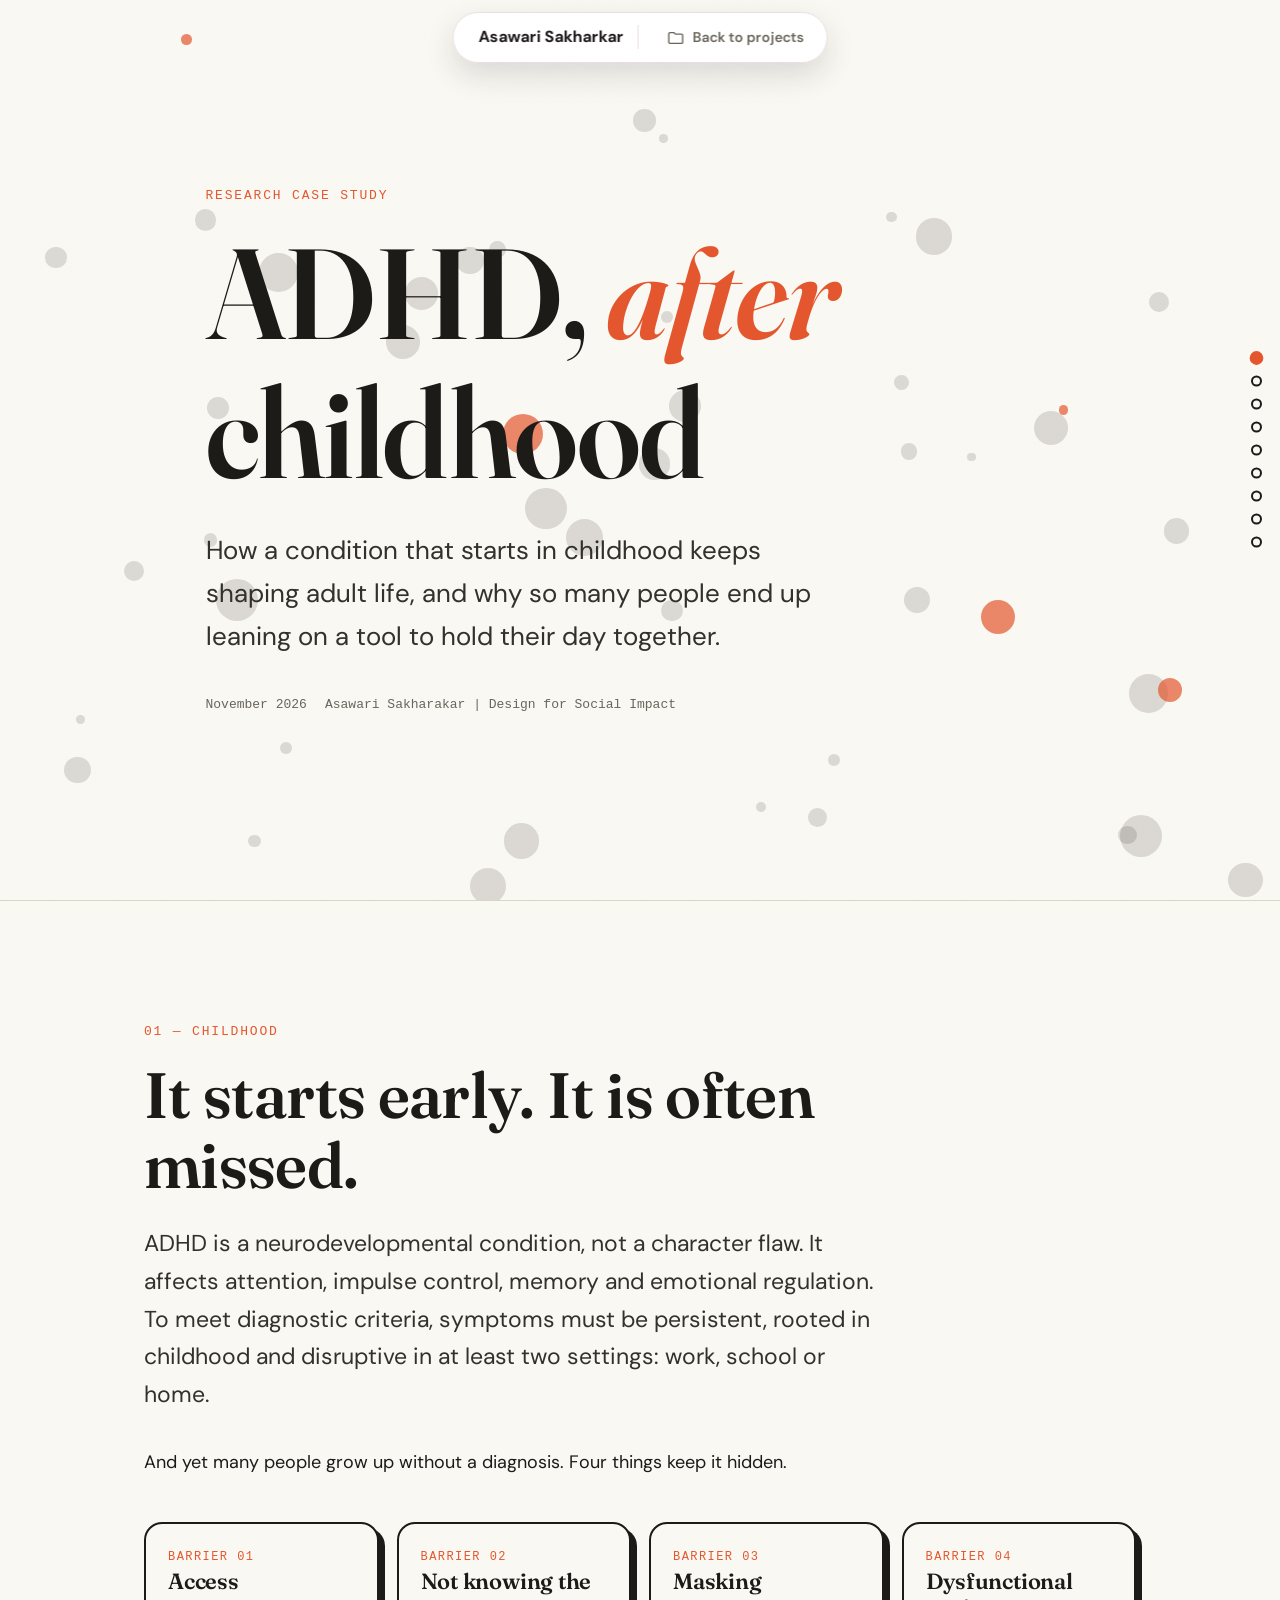
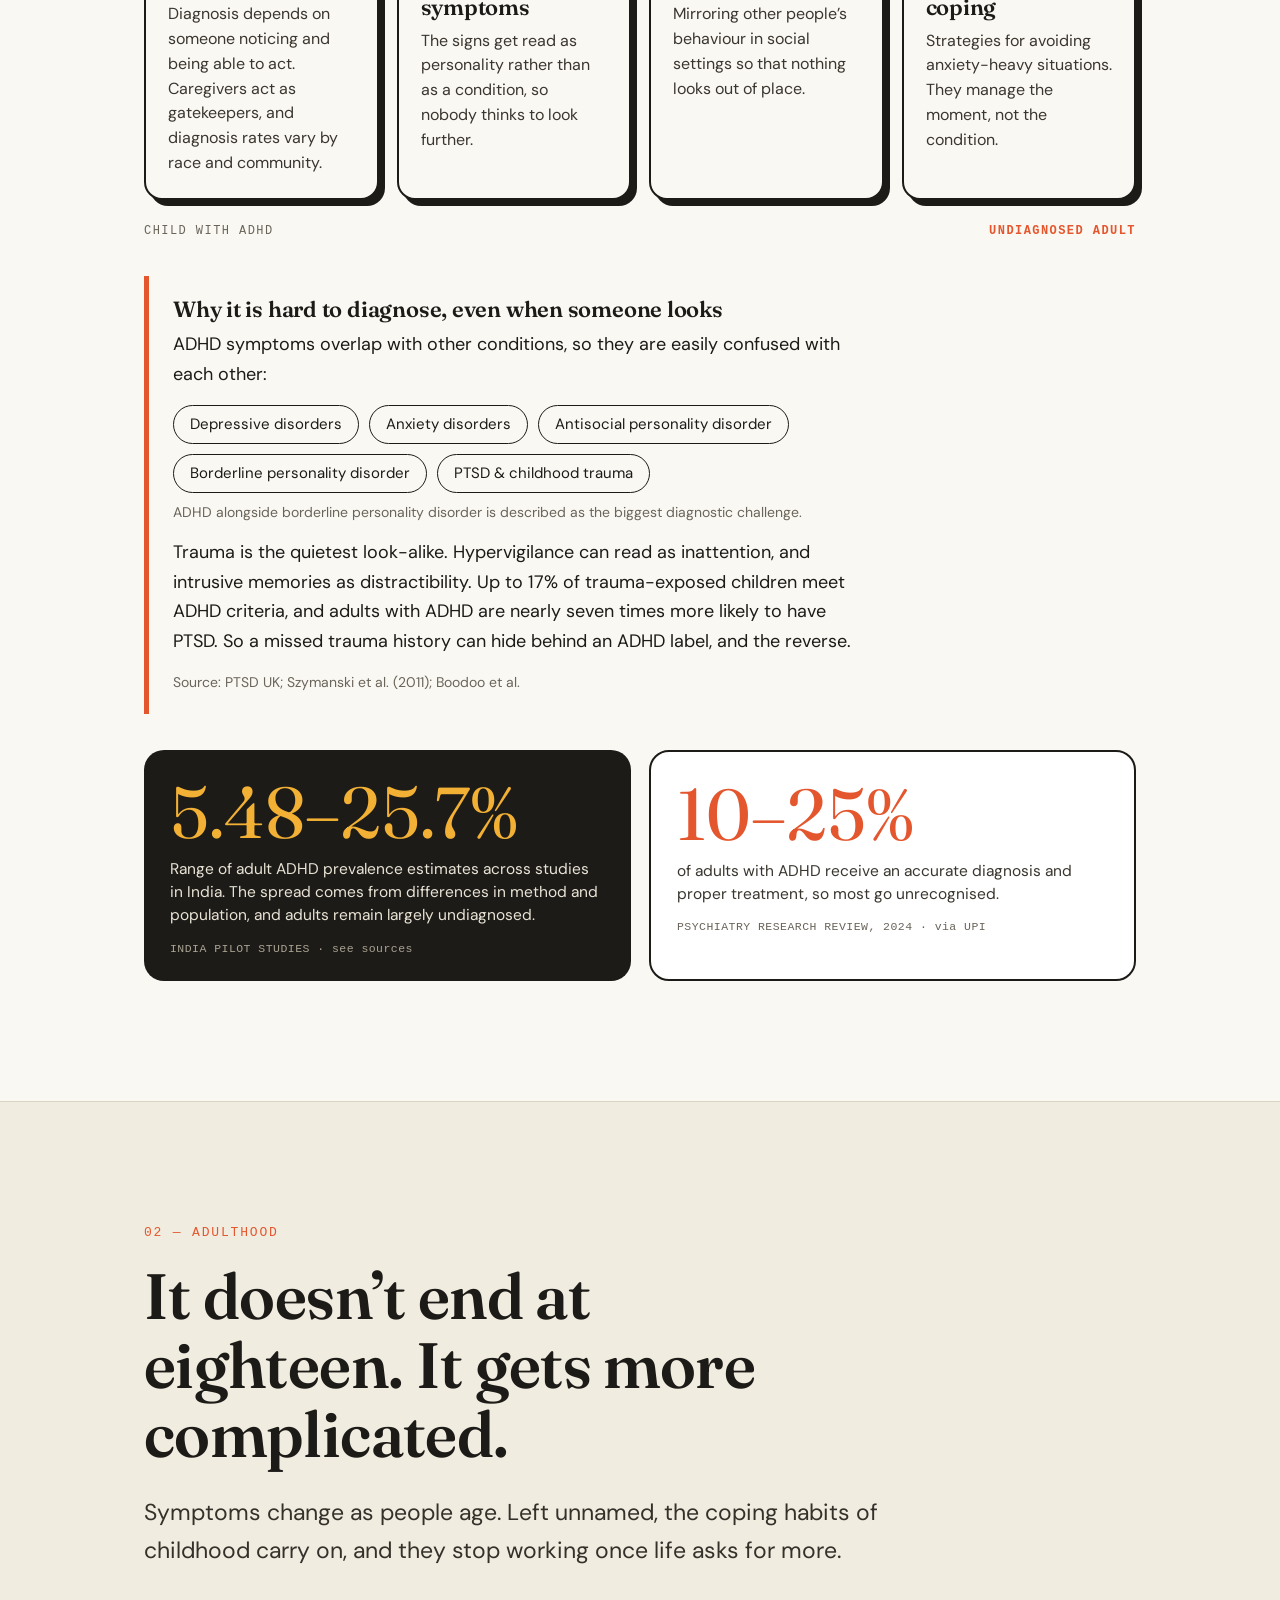
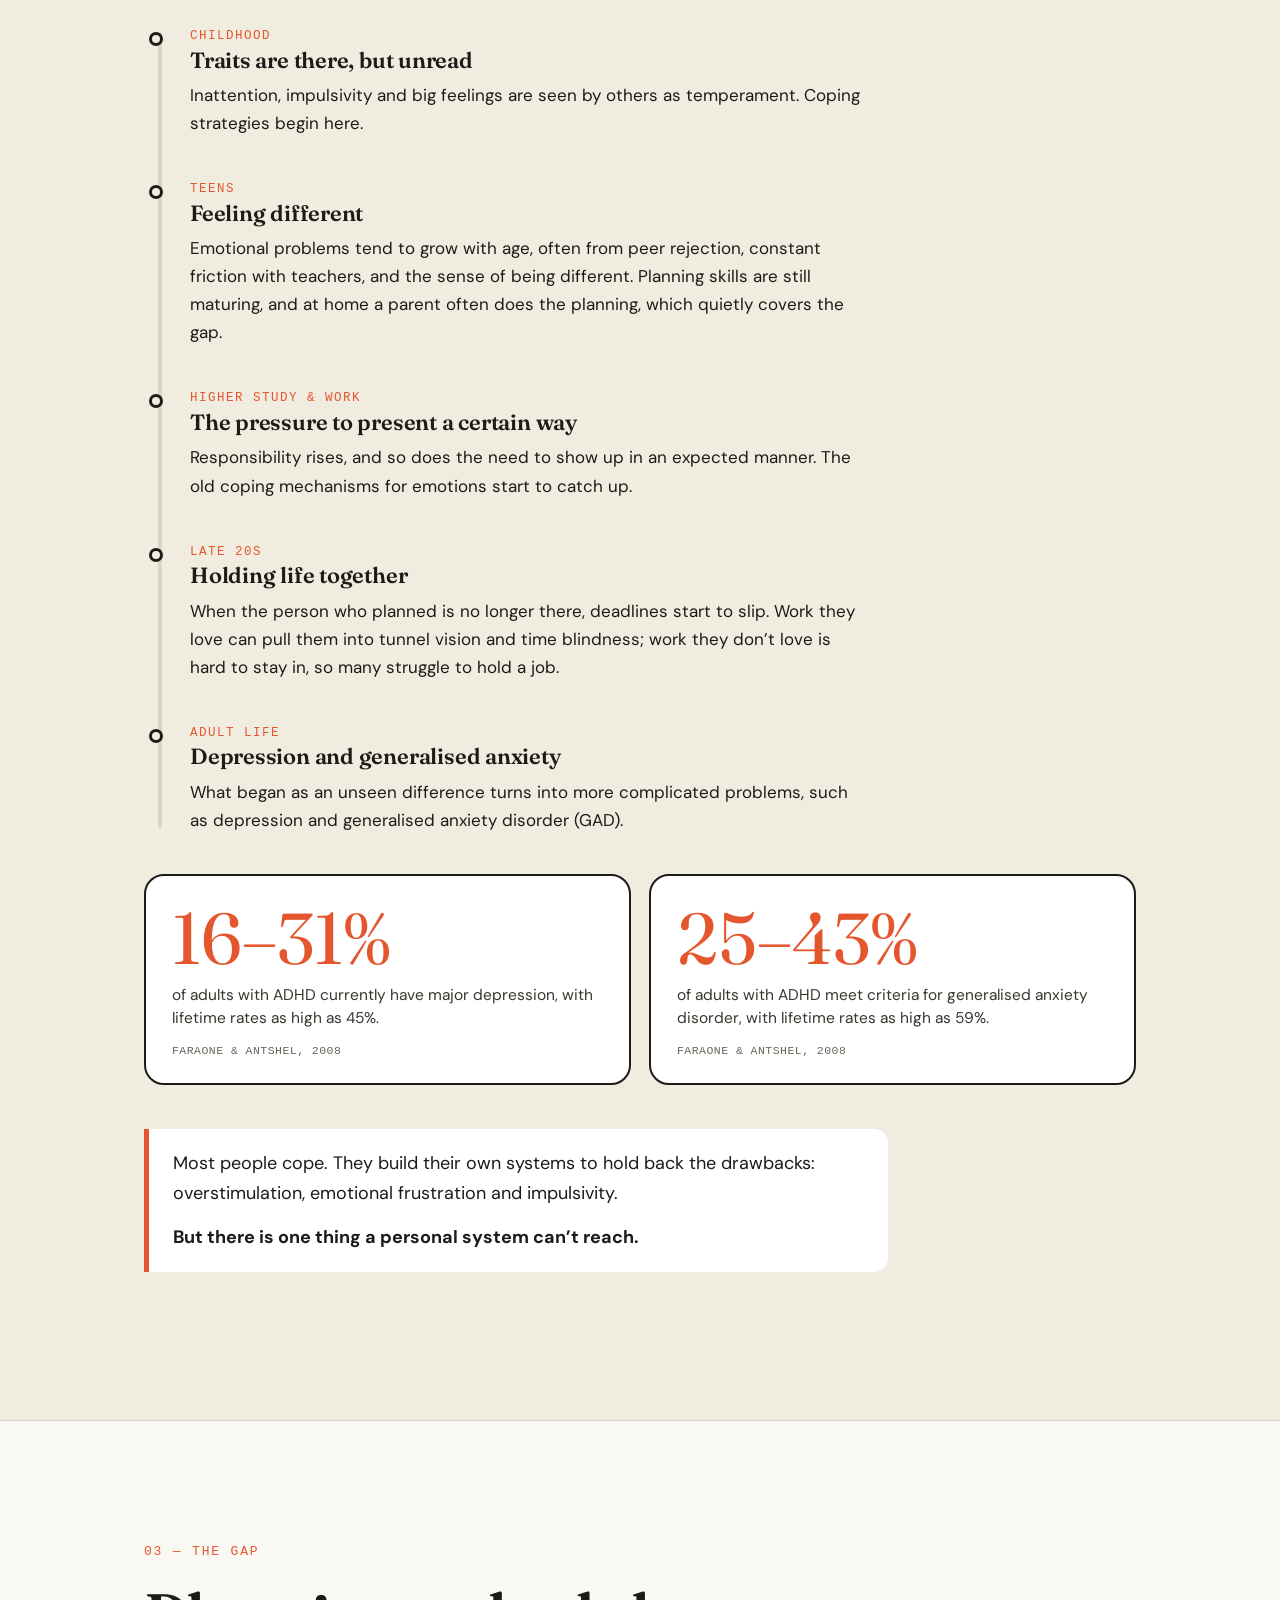
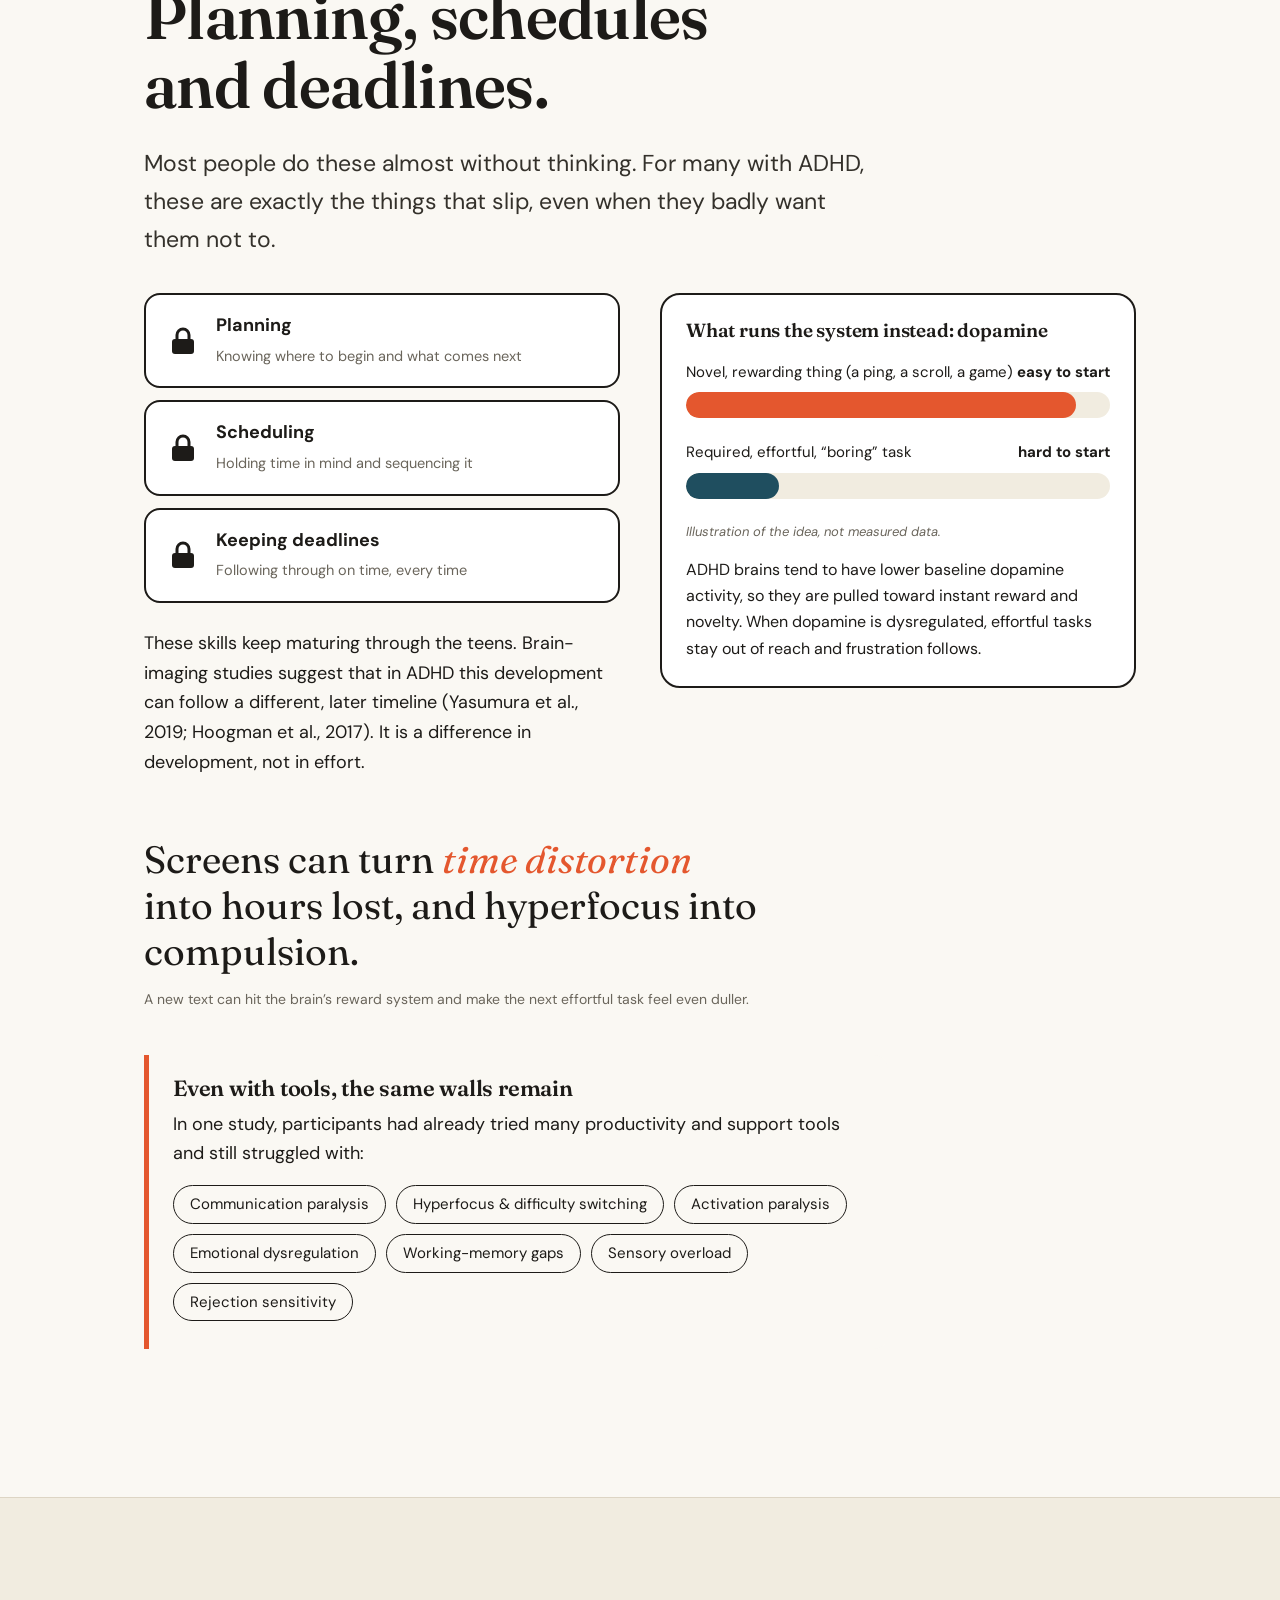
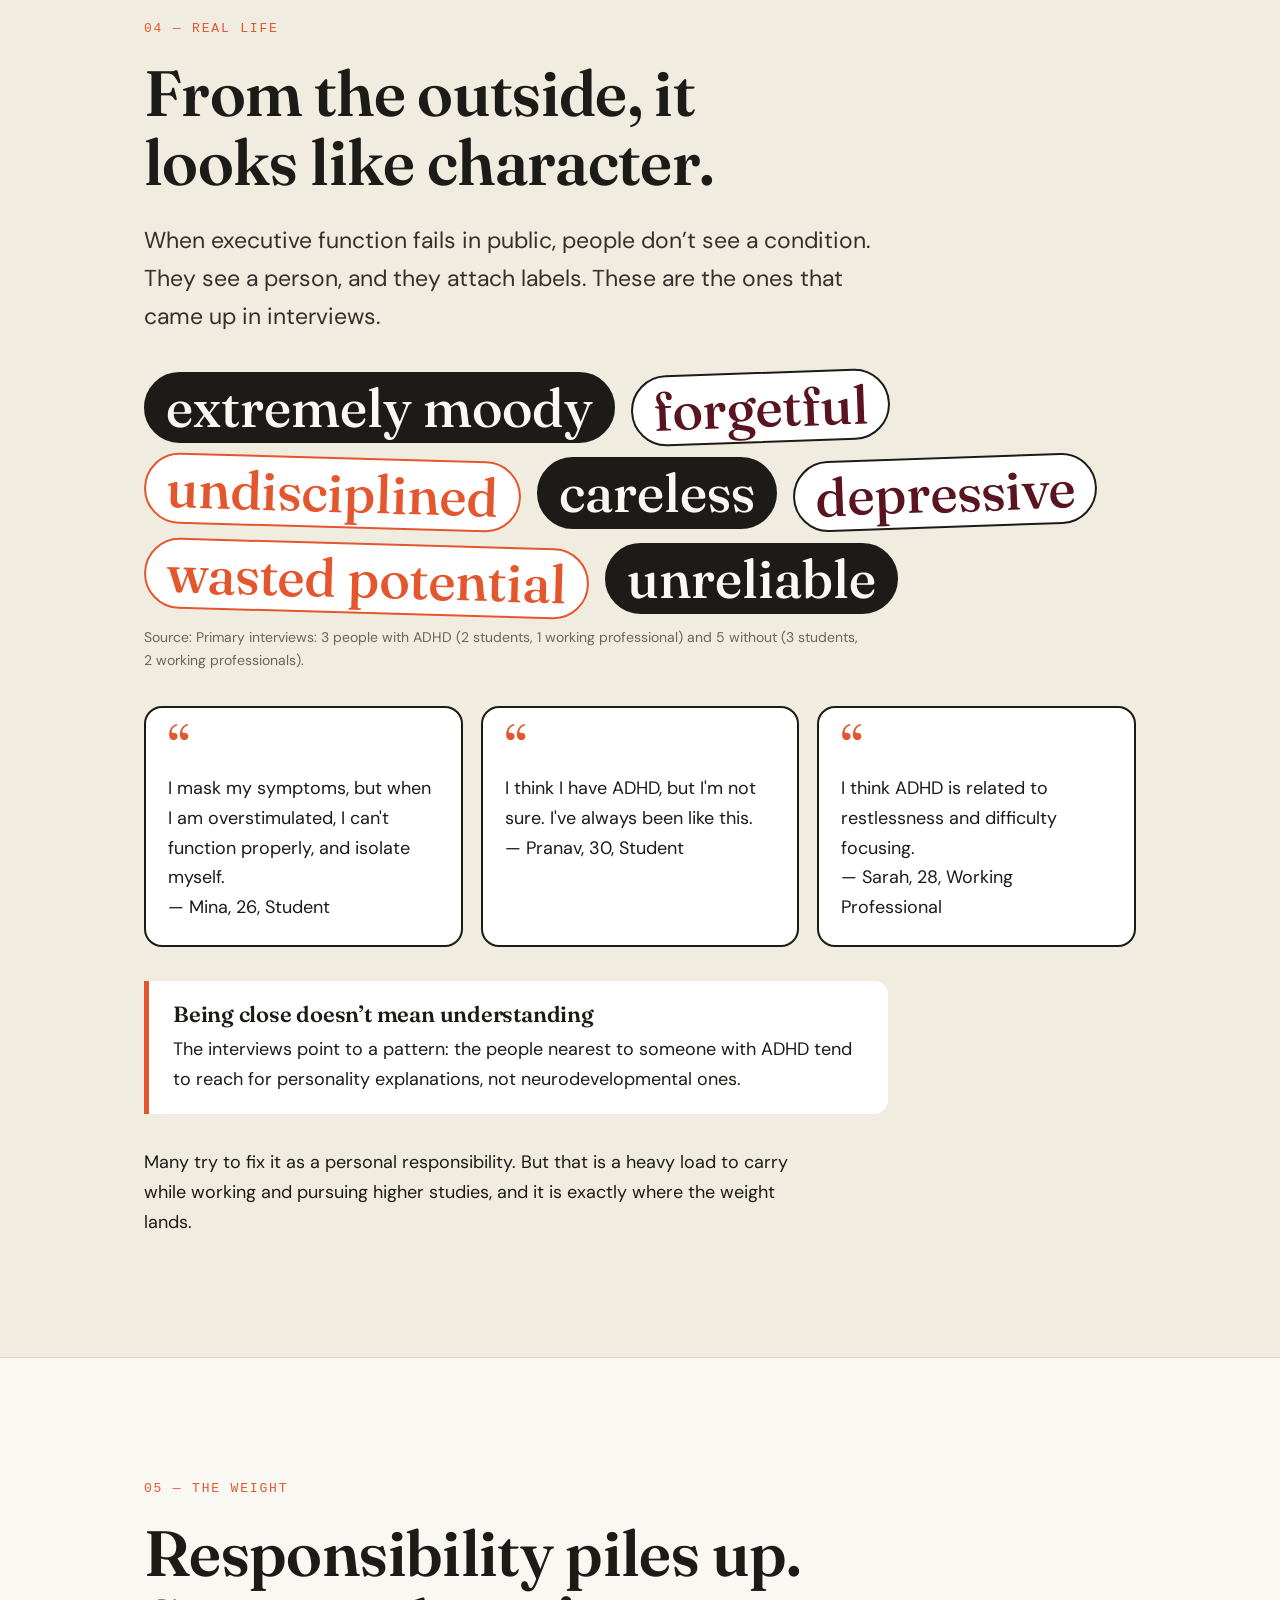
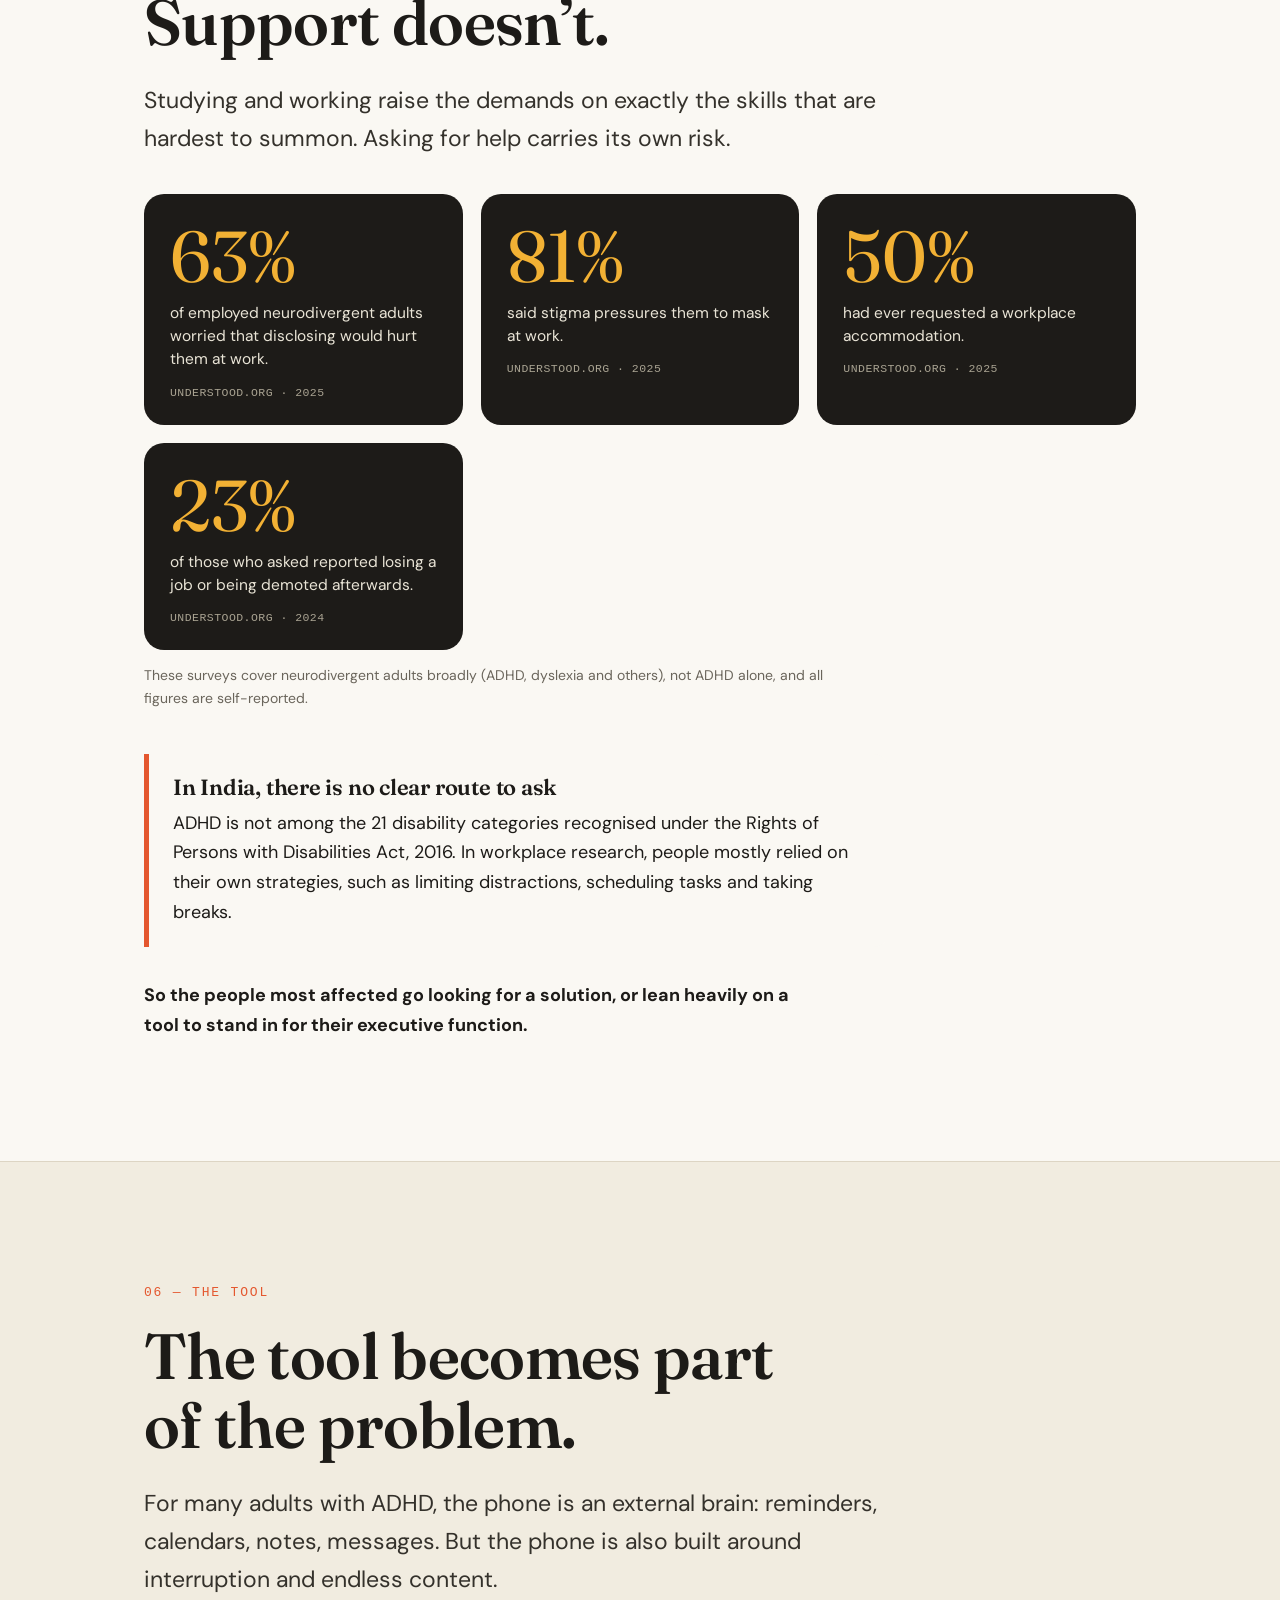
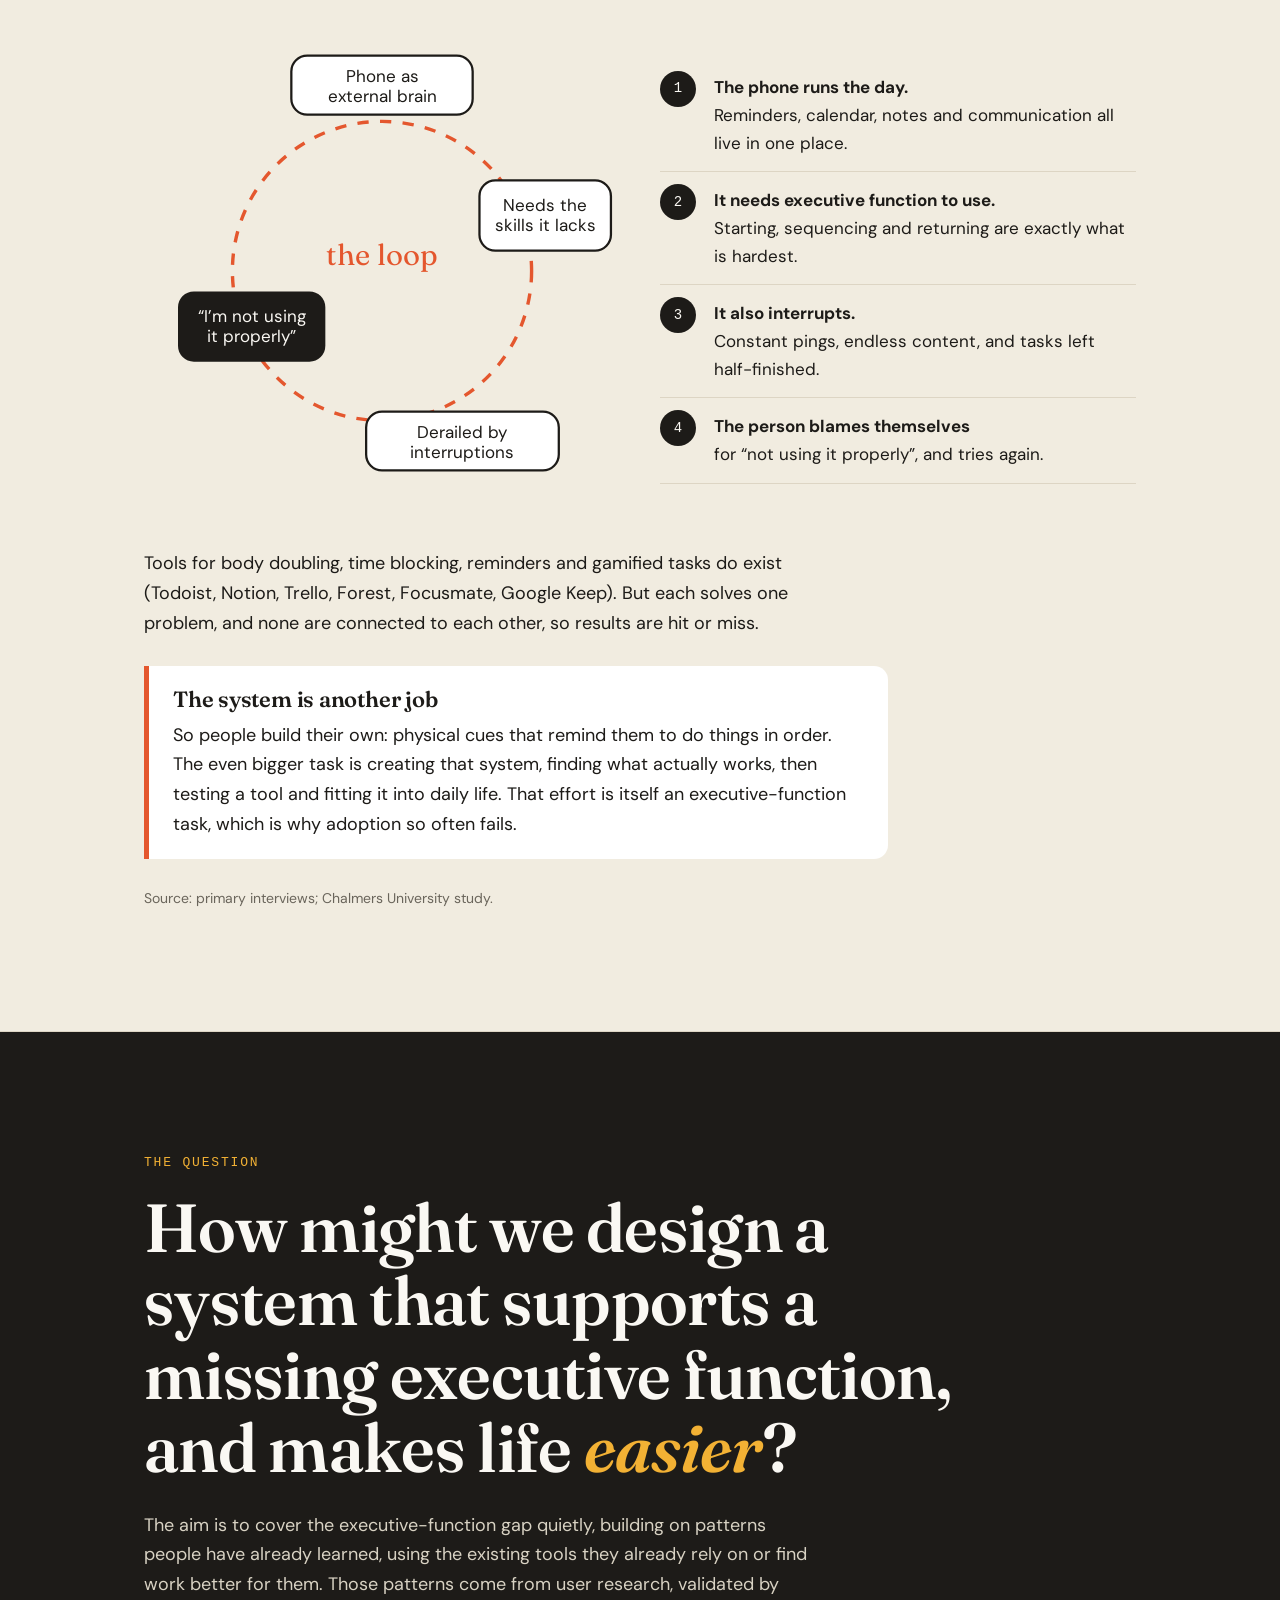
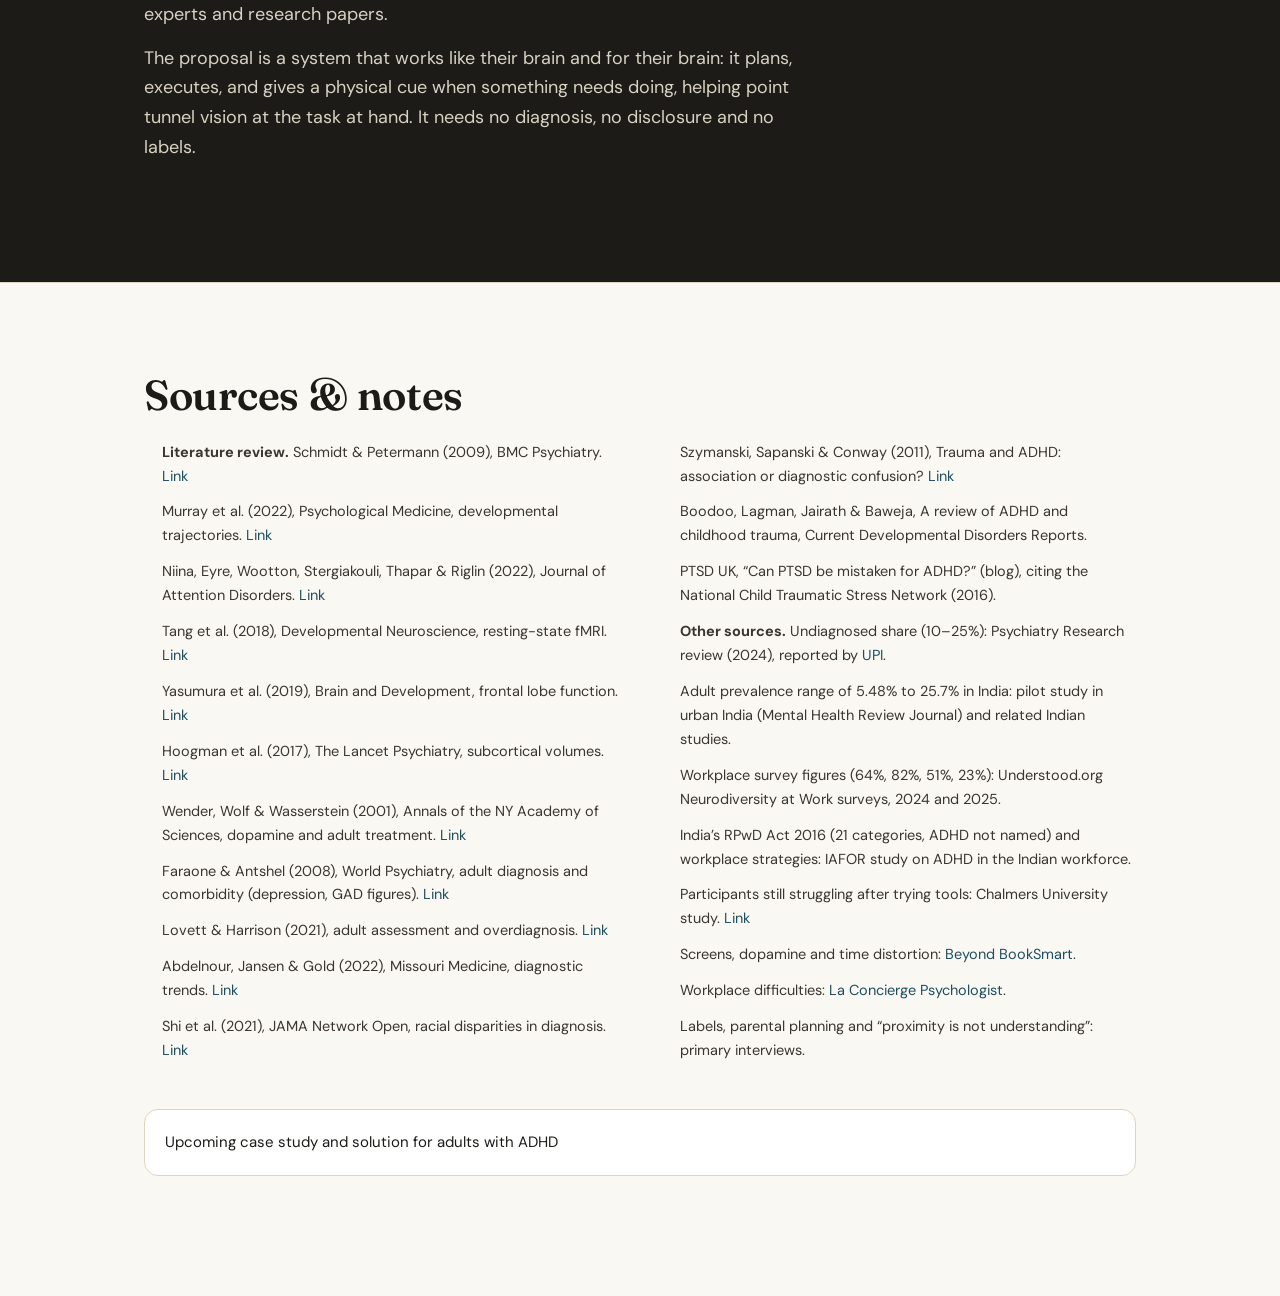
==== case-studies/ADHD, after childhood ver2.html @ 8675e5f3 "added reseach case study" ====
<!doctype html>
<html lang="en">
<head>
<meta charset="utf-8">
<meta name="viewport" content="width=device-width, initial-scale=1">
<title>ADHD, after childhood</title>
<meta name="description" content="A scroll-through research story on how childhood ADHD persists into adult life, and why people end up leaning on tools to cope.">
<link rel="preconnect" href="https://fonts.googleapis.com">
<link rel="preconnect" href="https://fonts.gstatic.com" crossorigin>
<link href="https://fonts.googleapis.com/css2?family=DM+Sans:wght@400;500;700&family=Fraunces:opsz,wght@9..144,400;9..144,600&display=swap" rel="stylesheet">
<link rel="stylesheet" href="../assets/css/styles.css">
<style>
  :root{
    --paper:#faf8f3;
    --paper-2:#f1ece0;
    --ink:#1d1b18;
    --muted:#6a655b;
    --line:#ddd5c4;
    --accent:#e4572e;
    --deep:#1f4e5f;
    --amber:#f2b134;
    --serif:"EditorialNew","Fraunces",Georgia,serif;
    --sans:"DM Sans",system-ui,-apple-system,"Segoe UI",sans-serif;
    --mono:ui-monospace,SFMono-Regular,Menlo,Consolas,monospace;
  }
  *{box-sizing:border-box;margin:0;padding:0}
  html{scroll-behavior:smooth}
  body{background:var(--paper);color:var(--ink);font-family:var(--sans);font-size:18px;line-height:1.65;-webkit-font-smoothing:antialiased}
  a{color:var(--deep)}
  .wrap{max-width:1040px;margin:0 auto;padding:0 24px}

  /* progress + nav */
  #bar{position:fixed;top:0;left:0;height:4px;width:0;background:var(--accent);z-index:50}
  #dots{position:fixed;right:18px;top:50%;transform:translateY(-50%);display:flex;flex-direction:column;gap:12px;z-index:40}
  #dots a{width:11px;height:11px;border-radius:50%;border:2px solid var(--ink);display:block;transition:.25s;position:relative}
  #dots a.on{background:var(--accent);border-color:var(--accent);transform:scale(1.25)}
  #dots a span{position:absolute;right:22px;top:50%;transform:translateY(-50%);white-space:nowrap;font-size:13px;background:var(--ink);color:var(--paper);padding:2px 9px;border-radius:99px;opacity:0;pointer-events:none;transition:.2s}
  #dots a:hover span{opacity:1}
  @media(max-width:900px){#dots{display:none}}

  /* placeholders */
  .ph{font-family:var(--mono);font-size:.82em;background:repeating-linear-gradient(135deg,#fff3d1,#fff3d1 6px,#ffe9ae 6px,#ffe9ae 12px);border:1.5px dashed #c98a00;border-radius:5px;padding:1px 7px;color:#6b4a00;white-space:normal}
  .ph.block{display:block;padding:14px 16px;font-size:.9em;line-height:1.5}

  /* type */
  .kicker{font-family:var(--mono);font-size:13px;letter-spacing:.14em;text-transform:uppercase;color:var(--accent);margin-bottom:18px}
  h1,h2,h3{font-family:var(--serif);font-weight:600;line-height:1.08;letter-spacing:-.01em}
  h2{font-size:clamp(34px,5.4vw,64px);margin-bottom:26px;max-width:16ch}
  h3{font-size:22px;line-height:1.2;margin-bottom:8px}
  .lede{font-size:clamp(19px,2.2vw,23px);max-width:46ch;color:#34312b;margin-bottom:34px}
  p+p{margin-top:14px}
  .small{font-size:14px;color:var(--muted)}

  /* chapters */
  section.chapter{padding:120px 0;border-top:1px solid var(--line);position:relative}
  section.alt{background:var(--paper-2)}
  .reveal{opacity:0;transform:translateY(26px);transition:opacity .8s ease,transform .8s ease}
  .reveal.in{opacity:1;transform:none}
  .d1{transition-delay:.08s}.d2{transition-delay:.16s}.d3{transition-delay:.24s}.d4{transition-delay:.32s}

  /* hero */
  #hero{min-height:100vh;display:flex;align-items:center;position:relative;overflow:hidden}
  #hero h1{font-size:clamp(52px,10vw,132px);max-width:11ch;margin-bottom:28px}
  #hero h1 em{font-style:italic;color:var(--accent)}
  #hero .sub{font-size:clamp(19px,2.4vw,26px);max-width:34ch;color:#34312b;margin-bottom:36px}
  .meta{font-family:var(--mono);font-size:13px;color:var(--muted);display:flex;gap:18px;flex-wrap:wrap}
  .cue{position:absolute;left:50%;bottom:26px;transform:translateX(-50%);font-family:var(--mono);font-size:12px;letter-spacing:.14em;text-transform:uppercase;color:var(--muted);text-align:center}
  .cue i{display:block;width:1px;height:38px;background:var(--ink);margin:10px auto 0;animation:drip 1.8s infinite}
  @keyframes drip{0%{transform:scaleY(0);transform-origin:top}50%{transform:scaleY(1);transform-origin:top}51%{transform-origin:bottom}100%{transform:scaleY(0);transform-origin:bottom}}
  #field{position:absolute;inset:0;z-index:0;pointer-events:none}
  #field b{position:absolute;border-radius:50%;background:var(--ink);opacity:.14;animation:drift var(--t) ease-in-out infinite alternate}
  #field b.hot{background:var(--accent);opacity:.7}
  @keyframes drift{from{transform:translate(0,0)}to{transform:translate(var(--dx),var(--dy))}}
  #hero .wrap{position:relative;z-index:1}

  /* ch1 barriers */
  .path{display:grid;grid-template-columns:repeat(auto-fit,minmax(220px,1fr));gap:18px;margin:44px 0 40px;position:relative}
  .gate{background:var(--paper);border:2px solid var(--ink);border-radius:18px;padding:24px 22px 22px;position:relative;box-shadow:6px 6px 0 var(--ink)}
  .gate .n{font-family:var(--mono);font-size:12px;color:var(--accent);letter-spacing:.12em}
  .gate p{font-size:16px;line-height:1.55;color:#3a362f}
  .ends{display:flex;justify-content:space-between;font-family:var(--mono);font-size:12px;letter-spacing:.12em;text-transform:uppercase;color:var(--muted);margin-top:-18px;margin-bottom:34px}
  .ends b{color:var(--accent)}
  .chips{display:flex;flex-wrap:wrap;gap:10px;margin:16px 0 8px}
  .chip{border:1.5px solid var(--ink);border-radius:99px;padding:6px 16px;font-size:15px;background:var(--paper)}
  .callout{border-left:5px solid var(--accent);background:var(--paper);padding:20px 24px;border-radius:0 14px 14px 0;max-width:62ch;margin:28px 0}
  .alt .callout{background:#fff}
  .strip{display:grid;grid-template-columns:repeat(auto-fit,minmax(240px,1fr));gap:18px;margin-top:36px}
  .stat{background:var(--ink);color:var(--paper);border-radius:20px;padding:26px 26px 22px}
  .stat .big{font-family:var(--serif);font-size:clamp(46px,6vw,72px);line-height:1;color:var(--amber);margin-bottom:10px}
  .stat p{font-size:15.5px;line-height:1.5;color:#e9e4d6}
  .stat .src{display:block;margin-top:12px;font-family:var(--mono);font-size:11.5px;color:#a9a392;letter-spacing:.04em}
  .stat.light{background:#fff;color:var(--ink);border:2px solid var(--ink)}
  .stat.light .big{color:var(--accent)}
  .stat.light p{color:#3a362f}
  .stat.light .src{color:var(--muted)}

  /* ch2 timeline */
  .tl{position:relative;margin:56px 0 24px;padding-left:46px}
  .tl::before{content:"";position:absolute;left:14px;top:6px;bottom:6px;width:4px;background:var(--line);border-radius:4px}
  .tl::after{content:"";position:absolute;left:14px;top:6px;width:4px;height:calc((100% - 12px)*var(--p,0));background:var(--accent);border-radius:4px;transition:height .15s linear}
  .node{position:relative;padding-bottom:42px}
  .node:last-child{padding-bottom:0}
  .node::before{content:"";position:absolute;left:-41px;top:6px;width:14px;height:14px;border-radius:50%;background:var(--paper);border:3px solid var(--ink)}
  .alt .node::before{background:var(--paper-2)}
  .node.hit::before{background:var(--accent);border-color:var(--accent)}
  .node .age{font-family:var(--mono);font-size:12.5px;letter-spacing:.12em;text-transform:uppercase;color:var(--accent)}
  .node p{max-width:56ch;font-size:17px}
  .twin{display:grid;grid-template-columns:repeat(auto-fit,minmax(250px,1fr));gap:18px;margin-top:40px}

  /* ch3 */
  .split{display:grid;grid-template-columns:1fr 1fr;gap:40px;align-items:start;margin-top:30px}
  @media(max-width:820px){.split{grid-template-columns:1fr}}
  .locks{display:grid;gap:12px}
  .lock{display:flex;align-items:center;gap:16px;background:#fff;border:2px solid var(--ink);border-radius:16px;padding:16px 20px}
  .lock svg{flex:none}
  .lock b{display:block;font-size:18px}
  .lock span{font-size:14.5px;color:var(--muted)}
  .meter{background:#fff;border:2px solid var(--ink);border-radius:20px;padding:24px}
  .meter h3{font-size:19px;margin-bottom:18px}
  .row{margin-bottom:22px}
  .row label{display:flex;justify-content:space-between;font-size:15px;margin-bottom:8px}
  .track{height:26px;background:var(--paper-2);border-radius:99px;overflow:hidden}
  .fill{height:100%;width:0;border-radius:99px;transition:width 1.4s cubic-bezier(.2,.8,.2,1)}
  .fill.a{background:var(--accent)}
  .fill.b{background:var(--deep)}
  .in .fill.a{width:92%}
  .in .fill.b{width:22%}
  .note{font-size:13px;color:var(--muted);font-style:italic}
  .quote-line{font-family:var(--serif);font-size:clamp(24px,3.4vw,38px);line-height:1.2;max-width:26ch;margin:60px 0 6px}
  .quote-line em{color:var(--accent)}

  /* ch4 */
  .cloud{display:flex;flex-wrap:wrap;gap:14px 16px;margin:36px 0 12px;align-items:center}
  .tag{font-family:var(--serif);font-size:clamp(26px,4.4vw,54px);line-height:1.1;padding:4px 20px;border-radius:99px;border:2px solid var(--ink);background:#fff;transition:transform .3s}
  .tag:nth-child(3n+1){background:var(--ink);color:var(--paper)}
  .tag:nth-child(3n+2){transform:rotate(-2deg)}
  .tag:nth-child(3n){transform:rotate(1.6deg);border-color:var(--accent);color:var(--accent)}
  .tag:hover{transform:rotate(0) scale(1.04)}
  .quotes{display:grid;grid-template-columns:repeat(auto-fit,minmax(260px,1fr));gap:18px;margin:34px 0}
  .q{background:#fff;border:2px solid var(--ink);border-radius:18px;padding:22px}
  .q::before{content:"\201C";font-family:var(--serif);font-size:60px;line-height:.6;color:var(--accent);display:block;margin-bottom:8px}

  /* ch6 loop */
  .loopwrap{display:grid;grid-template-columns:1fr 1fr;gap:40px;align-items:center;margin-top:34px}
  @media(max-width:820px){.loopwrap{grid-template-columns:1fr}}
  .loop-steps{list-style:none;counter-reset:s}
  .loop-steps li{counter-increment:s;padding:14px 0 14px 54px;position:relative;border-bottom:1px solid var(--line);font-size:17px}
  .loop-steps li::before{content:counter(s);position:absolute;left:0;top:12px;width:36px;height:36px;border-radius:50%;background:var(--ink);color:var(--paper);display:grid;place-items:center;font-family:var(--mono);font-size:14px}
  .loop-steps li b{display:block}
  .spin{animation:spin 26s linear infinite;transform-origin:50% 50%}
  @keyframes spin{to{transform:rotate(360deg)}}
  .hmw{background:var(--ink);color:var(--paper);border-top:0;padding:130px 0}
  .hmw .kicker{color:var(--amber)}
  .hmw h2{max-width:20ch;font-size:clamp(34px,5.6vw,68px)}
  .hmw h2 em{color:var(--amber)}
  .hmw p{color:#d8d2c3;max-width:56ch}

  /* sources */
  footer{padding:90px 0 120px;border-top:1px solid var(--line)}
  footer h2{font-size:clamp(28px,4vw,42px);margin-bottom:22px}
  .srcs{columns:2 340px;column-gap:44px;font-size:14.5px;color:#3a362f}
  .srcs li{margin:0 0 12px 18px;break-inside:avoid}
  .legend{margin-top:34px;padding:20px;border-radius:14px;background:#fff;border:1px solid var(--line);font-size:15px}

  @media(prefers-reduced-motion:reduce){
    html{scroll-behavior:auto}
    .reveal{opacity:1;transform:none;transition:none}
    #field b,.cue i,.spin{animation:none}
    .fill{transition:none;width:var(--w)!important}
  }
</style>
</head>
<body class="project-page case-study" data-site-root="../" id="top">
<a class="skip-link" href="#hero">Skip to content</a>
<header class="site-header" id="site-header"></header>
<div id="bar"></div>
<nav id="dots" aria-label="Chapters"></nav>

<!-- HERO -->
<header id="hero" data-title="Start">
  <div id="field" aria-hidden="true"></div>
  <div class="wrap">
    <p class="kicker reveal">Research case study</p>
    <h1 class="reveal d1">ADHD, <em>after</em> childhood</h1>
    <p class="sub reveal d2">How a condition that starts in childhood keeps shaping adult life, and why so many people end up leaning on a tool to hold their day together.</p>
    <div class="meta reveal d3">
      <span>November 2026</span>
      <span class="">Asawari Sakharakar | Design for Social Impact</span>
    </div>
  </div>
  <!-- <div class="cue">Scroll<i></i></div> -->
</header>

<!-- CH 1 -->
<section class="chapter" id="c1" data-title="Unseen">
  <div class="wrap">
    <p class="kicker reveal">01 &mdash; Childhood</p>
    <h2 class="reveal d1">It starts early. It is often missed.</h2>
    <p class="lede reveal d2">ADHD is a neurodevelopmental condition, not a character flaw. It affects attention, impulse control, memory and emotional regulation. To meet diagnostic criteria, symptoms must be persistent, rooted in childhood and disruptive in at least two settings: work, school or home.</p>
    <p class="reveal d3">And yet many people grow up without a diagnosis. Four things keep it hidden.</p>

    <div class="path">
      <div class="gate reveal">
        <div class="n">BARRIER 01</div>
        <h3>Access</h3>
        <p>Diagnosis depends on someone noticing and being able to act. Caregivers act as gatekeepers, and diagnosis rates vary by race and community.</p>
      </div>
      <div class="gate reveal d1">
        <div class="n">BARRIER 02</div>
        <h3>Not knowing the symptoms</h3>
        <p>The signs get read as personality rather than as a condition, so nobody thinks to look further.</p>
      </div>
      <div class="gate reveal d2">
        <div class="n">BARRIER 03</div>
        <h3>Masking</h3>
        <p>Mirroring other people&rsquo;s behaviour in social settings so that nothing looks out of place.</p>
      </div>
      <div class="gate reveal d3">
        <div class="n">BARRIER 04</div>
        <h3>Dysfunctional coping</h3>
        <p>Strategies for avoiding anxiety-heavy situations. They manage the moment, not the condition.</p>
      </div>
    </div>
    <div class="ends reveal"><span>Child with ADHD</span><b>Undiagnosed adult</b></div>

    <div class="callout reveal">
      <h3>Why it is hard to diagnose, even when someone looks</h3>
      <p>ADHD symptoms overlap with other conditions, so they are easily confused with each other:</p>
      <div class="chips">
        <span class="chip">Depressive disorders</span>
        <span class="chip">Anxiety disorders</span>
        <span class="chip">Antisocial personality disorder</span>
        <span class="chip">Borderline personality disorder</span>
        <span class="chip">PTSD &amp; childhood trauma</span>
      </div>
      <p class="small">ADHD alongside borderline personality disorder is described as the biggest diagnostic challenge.</p>
      <p>Trauma is the quietest look-alike. Hypervigilance can read as inattention, and intrusive memories as distractibility. Up to 17% of trauma-exposed children meet ADHD criteria, and adults with ADHD are nearly seven times more likely to have PTSD. So a missed trauma history can hide behind an ADHD label, and the reverse.</p>
      <p class="small">Source: PTSD UK; Szymanski et al. (2011); Boodoo et al.</p>
    </div>

    <div class="strip">
      <div class="stat reveal">
        <div class="big"><span data-count="5.48" data-dec="2">5.48</span>&ndash;<span data-count="25.7" data-dec="1">25.7</span>%</div>
        <p>Range of adult ADHD prevalence estimates across studies in India. The spread comes from differences in method and population, and adults remain largely undiagnosed.</p>
        <span class="src">INDIA PILOT STUDIES &middot; see sources</span>
      </div>
      <div class="stat light reveal d1">
        <div class="big">10&ndash;25%</div>
        <p>of adults with ADHD receive an accurate diagnosis and proper treatment, so most go unrecognised.</p>
        <span class="src">PSYCHIATRY RESEARCH REVIEW, 2024 &middot; via UPI</span>
      </div>
    </div>
  </div>
</section>

<!-- CH 2 -->
<section class="chapter alt" id="c2" data-title="Adulthood">
  <div class="wrap">
    <p class="kicker reveal">02 &mdash; Adulthood</p>
    <h2 class="reveal d1">It doesn&rsquo;t end at eighteen. It gets more complicated.</h2>
    <p class="lede reveal d2">Symptoms change as people age. Left unnamed, the coping habits of childhood carry on, and they stop working once life asks for more.</p>

    <div class="tl" id="timeline">
      <div class="node reveal">
        <div class="age">Childhood</div>
        <h3>Traits are there, but unread</h3>
        <p>Inattention, impulsivity and big feelings are seen by others as temperament. Coping strategies begin here.</p>
      </div>
      <div class="node reveal">
        <div class="age">Teens</div>
        <h3>Feeling different</h3>
        <p>Emotional problems tend to grow with age, often from peer rejection, constant friction with teachers, and the sense of being different. Planning skills are still maturing, and at home a parent often does the planning, which quietly covers the gap.</p>
      </div>
      <div class="node reveal">
        <div class="age">Higher study &amp; work</div>
        <h3>The pressure to present a certain way</h3>
        <p>Responsibility rises, and so does the need to show up in an expected manner. The old coping mechanisms for emotions start to catch up.</p>
      </div>
      <div class="node reveal">
        <div class="age">Late 20s</div>
        <h3>Holding life together</h3>
        <p>When the person who planned is no longer there, deadlines start to slip. Work they love can pull them into tunnel vision and time blindness; work they don&rsquo;t love is hard to stay in, so many struggle to hold a job.</p>
      </div>
      <div class="node reveal">
        <div class="age">Adult life</div>
        <h3>Depression and generalised anxiety</h3>
        <p>What began as an unseen difference turns into more complicated problems, such as depression and generalised anxiety disorder (GAD).</p>
      </div>
    </div>

    <div class="twin">
      <div class="stat light reveal">
        <div class="big">16&ndash;31%</div>
        <p>of adults with ADHD currently have major depression, with lifetime rates as high as 45%.</p>
        <span class="src">FARAONE &amp; ANTSHEL, 2008</span><p style="display:none"></p>
      </div>
      <div class="stat light reveal d1">
        <div class="big">25&ndash;43%</div>
        <p>of adults with ADHD meet criteria for generalised anxiety disorder, with lifetime rates as high as 59%.</p>
        <span class="src">FARAONE &amp; ANTSHEL, 2008</span><p style="display:none"></p>
      </div>
    </div>

    <div class="callout reveal" style="margin-top:44px">
      <p>Most people cope. They build their own systems to hold back the drawbacks: overstimulation, emotional frustration and impulsivity.</p>
      <p><b>But there is one thing a personal system can&rsquo;t reach.</b></p>
    </div>
  </div>
</section>

<!-- CH 3 -->
<section class="chapter" id="c3" data-title="Executive function">
  <div class="wrap">
    <p class="kicker reveal">03 &mdash; The gap</p>
    <h2 class="reveal d1">Planning, schedules and deadlines.</h2>
    <p class="lede reveal d2">Most people do these almost without thinking. For many with ADHD, these are exactly the things that slip, even when they badly want them not to.</p>

    <div class="split">
      <div>
        <div class="locks">
          <div class="lock reveal">
            <svg width="34" height="34" viewBox="0 0 34 34" aria-hidden="true"><rect x="6" y="15" width="22" height="15" rx="3" fill="#1d1b18"/><path d="M11 15v-4a6 6 0 0 1 12 0v4" fill="none" stroke="#1d1b18" stroke-width="3"/></svg>
            <div><b>Planning</b><span>Knowing where to begin and what comes next</span></div>
          </div>
          <div class="lock reveal d1">
            <svg width="34" height="34" viewBox="0 0 34 34" aria-hidden="true"><rect x="6" y="15" width="22" height="15" rx="3" fill="#1d1b18"/><path d="M11 15v-4a6 6 0 0 1 12 0v4" fill="none" stroke="#1d1b18" stroke-width="3"/></svg>
            <div><b>Scheduling</b><span>Holding time in mind and sequencing it</span></div>
          </div>
          <div class="lock reveal d2">
            <svg width="34" height="34" viewBox="0 0 34 34" aria-hidden="true"><rect x="6" y="15" width="22" height="15" rx="3" fill="#1d1b18"/><path d="M11 15v-4a6 6 0 0 1 12 0v4" fill="none" stroke="#1d1b18" stroke-width="3"/></svg>
            <div><b>Keeping deadlines</b><span>Following through on time, every time</span></div>
          </div>
        </div>
        <p class="reveal" style="margin-top:26px">These skills keep maturing through the teens. Brain-imaging studies suggest that in ADHD this development can follow a different, later timeline (Yasumura et al., 2019; Hoogman et al., 2017). It is a difference in development, not in effort.</p>
      </div>

      <div class="meter reveal" id="meter">
        <h3>What runs the system instead: dopamine</h3>
        <div class="row">
          <label><span>Novel, rewarding thing (a ping, a scroll, a game)</span><b>easy to start</b></label>
          <div class="track"><div class="fill a" style="--w:92%"></div></div>
        </div>
        <div class="row">
          <label><span>Required, effortful, &ldquo;boring&rdquo; task</span><b>hard to start</b></label>
          <div class="track"><div class="fill b" style="--w:22%"></div></div>
        </div>
        <p class="note">Illustration of the idea, not measured data.</p>
        <p style="font-size:16px;margin-top:14px">ADHD brains tend to have lower baseline dopamine activity, so they are pulled toward instant reward and novelty. When dopamine is dysregulated, effortful tasks stay out of reach and frustration follows.</p>
      </div>
    </div>

    <p class="quote-line reveal">Screens can turn <em>time distortion</em> into hours lost, and hyperfocus into compulsion.</p>
    <p class="small reveal">A new text can hit the brain&rsquo;s reward system and make the next effortful task feel even duller.</p>

    <div class="callout reveal" style="margin-top:44px">
      <h3>Even with tools, the same walls remain</h3>
      <p>In one study, participants had already tried many productivity and support tools and still struggled with:</p>
      <div class="chips">
        <span class="chip">Communication paralysis</span>
        <span class="chip">Hyperfocus &amp; difficulty switching</span>
        <span class="chip">Activation paralysis</span>
        <span class="chip">Emotional dysregulation</span>
        <span class="chip">Working-memory gaps</span>
        <span class="chip">Sensory overload</span>
        <span class="chip">Rejection sensitivity</span>
      </div>
    </div>
  </div>
</section>

<!-- CH 4 -->
<section class="chapter alt" id="c4" data-title="The labels">
  <div class="wrap">
    <p class="kicker reveal">04 &mdash; Real life</p>
    <h2 class="reveal d1">From the outside, it looks like character.</h2>
    <p class="lede reveal d2">When executive function fails in public, people don&rsquo;t see a condition. They see a person, and they attach labels. These are the ones that came up in interviews.</p>

    <div class="cloud" aria-label="Labels people with ADHD hear">
      <span class="tag reveal">extremely moody</span>
      <span class="tag reveal d1">forgetful</span>
      <span class="tag reveal d2">undisciplined</span>
      <span class="tag reveal">careless</span>
      <span class="tag reveal d1">depressive</span>
      <span class="tag reveal d2">wasted potential</span>
      <span class="tag reveal d3">unreliable</span>
    </div>
    <p class="small reveal">Source: Primary interviews: 3 people with ADHD (2 students, 1 working professional) and 5 without (3 students, 2 working professionals).</p>

    <div class="quotes">
      <div class="q reveal"><span class="">I mask my symptoms, but when I am overstimulated, I can't function properly, and isolate myself.<br>&mdash; Mina, 26, Student</span></div>
      <div class="q reveal d1"><span class="">I think I have ADHD, but I'm not sure. I've always been like this.<br>&mdash; Pranav, 30, Student</span></div>
      <div class="q reveal d2"><span class="">I think ADHD is related to restlessness and difficulty focusing.<br>&mdash; Sarah, 28, Working Professional</span></div>
    </div>

    <div class="callout reveal">
      <h3>Being close doesn&rsquo;t mean understanding</h3>
      <p>The interviews point to a pattern: the people nearest to someone with ADHD tend to reach for personality explanations, not neurodevelopmental ones.</p>
    </div>

    <p class="reveal" style="max-width:56ch;margin-top:34px">Many try to fix it as a personal responsibility. But that is a heavy load to carry while working and pursuing higher studies, and it is exactly where the weight lands.</p>
  </div>
</section>

<!-- CH 5 -->
<section class="chapter" id="c5" data-title="The weight">
  <div class="wrap">
    <p class="kicker reveal">05 &mdash; The weight</p>
    <h2 class="reveal d1">Responsibility piles up. Support doesn&rsquo;t.</h2>
    <p class="lede reveal d2">Studying and working raise the demands on exactly the skills that are hardest to summon. Asking for help carries its own risk.</p>

    <div class="strip">
      <div class="stat reveal">
        <div class="big"><span data-count="64">64</span>%</div>
        <p>of employed neurodivergent adults worried that disclosing would hurt them at work.</p>
        <span class="src">UNDERSTOOD.ORG &middot; 2025</span>
      </div>
      <div class="stat reveal d1">
        <div class="big"><span data-count="82">82</span>%</div>
        <p>said stigma pressures them to mask at work.</p>
        <span class="src">UNDERSTOOD.ORG &middot; 2025</span>
      </div>
      <div class="stat reveal d2">
        <div class="big"><span data-count="51">51</span>%</div>
        <p>had ever requested a workplace accommodation.</p>
        <span class="src">UNDERSTOOD.ORG &middot; 2025</span>
      </div>
      <div class="stat reveal d3">
        <div class="big"><span data-count="23">23</span>%</div>
        <p>of those who asked reported losing a job or being demoted afterwards.</p>
        <span class="src">UNDERSTOOD.ORG &middot; 2024</span>
      </div>
    </div>
    <p class="small reveal" style="margin-top:14px;max-width:70ch">These surveys cover neurodivergent adults broadly (ADHD, dyslexia and others), not ADHD alone, and all figures are self-reported.</p>

    <div class="callout reveal" style="margin-top:44px">
      <h3>In India, there is no clear route to ask</h3>
      <p>ADHD is not among the 21 disability categories recognised under the Rights of Persons with Disabilities Act, 2016. In workplace research, people mostly relied on their own strategies, such as limiting distractions, scheduling tasks and taking breaks.</p>
    </div>

    <p class="reveal" style="max-width:56ch;margin-top:34px"><b>So the people most affected go looking for a solution, or lean heavily on a tool to stand in for their executive function.</b></p>
  </div>
</section>

<!-- CH 6 -->
<section class="chapter alt" id="c6" data-title="The loop">
  <div class="wrap">
    <p class="kicker reveal">06 &mdash; The tool</p>
    <h2 class="reveal d1">The tool becomes part of the problem.</h2>
    <p class="lede reveal d2">For many adults with ADHD, the phone is an external brain: reminders, calendars, notes, messages. But the phone is also built around interruption and endless content.</p>

    <div class="loopwrap">
      <svg viewBox="0 0 420 420" role="img" aria-label="A loop: the phone is the main tool, it derails the day, the person blames themselves, and relies on it again" class="reveal">
        <defs>
          <marker id="arr" viewBox="0 0 10 10" refX="7" refY="5" markerWidth="7" markerHeight="7" orient="auto-start-reverse"><path d="M0 0L10 5L0 10z" fill="#e4572e"/></marker>
        </defs>
        <g class="spin">
          <circle cx="210" cy="210" r="132" fill="none" stroke="#e4572e" stroke-width="3" stroke-dasharray="10 10" marker-end="url(#arr)"/>
        </g>
        <g font-family="DM Sans, sans-serif" font-size="15" text-anchor="middle" fill="#1d1b18">
          <rect x="130" y="20" width="160" height="52" rx="14" fill="#fff" stroke="#1d1b18" stroke-width="2"/>
          <text x="210" y="43">Phone as</text><text x="210" y="61">external brain</text>
          <rect x="296" y="130" width="116" height="62" rx="14" fill="#fff" stroke="#1d1b18" stroke-width="2"/>
          <text x="354" y="157">Needs the</text><text x="354" y="175">skills it lacks</text>
          <rect x="196" y="334" width="170" height="52" rx="14" fill="#fff" stroke="#1d1b18" stroke-width="2"/>
          <text x="281" y="357">Derailed by</text><text x="281" y="375">interruptions</text>
          <rect x="30" y="228" width="130" height="62" rx="14" fill="#1d1b18"/>
          <text x="95" y="255" fill="#faf8f3">&ldquo;I&rsquo;m not using</text><text x="95" y="273" fill="#faf8f3">it properly&rdquo;</text>
        </g>
        <text x="210" y="205" text-anchor="middle" font-family="Fraunces, Georgia, serif" font-size="26" fill="#e4572e">the loop</text>
      </svg>

      <ol class="loop-steps">
        <li class="reveal"><b>The phone runs the day.</b>Reminders, calendar, notes and communication all live in one place.</li>
        <li class="reveal d1"><b>It needs executive function to use.</b>Starting, sequencing and returning are exactly what is hardest.</li>
        <li class="reveal d2"><b>It also interrupts.</b>Constant pings, endless content, and tasks left half-finished.</li>
        <li class="reveal d3"><b>The person blames themselves</b>for &ldquo;not using it properly&rdquo;, and tries again.</li>
      </ol>
    </div>

    <p class="reveal" style="margin-top:40px;max-width:56ch">Tools for body doubling, time blocking, reminders and gamified tasks do exist (Todoist, Notion, Trello, Forest, Focusmate, Google Keep). But each solves one problem, and none are connected to each other, so results are hit or miss.</p>
    <div class="callout reveal">
      <h3>The system is another job</h3>
      <p>So people build their own: physical cues that remind them to do things in order. The even bigger task is creating that system, finding what actually works, then testing a tool and fitting it into daily life. That effort is itself an executive-function task, which is why adoption so often fails.</p>
    </div>
    <p class="small reveal">Source: primary interviews; Chalmers University study.</p>
  </div>
</section>

<!-- CLOSE -->
<section class="chapter hmw" id="c7" data-title="The question">
  <div class="wrap">
    <p class="kicker reveal">The question</p>
    <h2 class="reveal d1">How might we design a system that supports a missing executive function, and makes life <em>easier</em>?</h2>
    <p class="reveal d2">The aim is to cover the executive-function gap quietly, building on patterns people have already learned, using the existing tools they already rely on or find work better for them. Those patterns come from user research, validated by experts and research papers.</p>
    <p class="reveal d3">The proposal is a system that works like their brain and for their brain: it plans, executes, and gives a physical cue when something needs doing, helping point tunnel vision at the task at hand. It needs no diagnosis, no disclosure and no labels.</p>
  </div>
</section>

<footer id="src" data-title="Sources">
  <div class="wrap">
    <h2 class="reveal">Sources &amp; notes</h2>
    <ul class="srcs reveal">
      <li><b>Literature review.</b> Schmidt &amp; Petermann (2009), BMC Psychiatry. <a href="https://link.springer.com/article/10.1186/1471-244X-9-58">Link</a></li>
      <li>Murray et al. (2022), Psychological Medicine, developmental trajectories. <a href="https://www.cambridge.org/core/journals/psychological-medicine/article/abs/developmental-trajectories-of-adhd-symptoms-in-a-large-populationrepresentative-longitudinalstudy/E14738C42E8853ACA8CF4C234D731D66">Link</a></li>
      <li>Niina, Eyre, Wootton, Stergiakouli, Thapar &amp; Riglin (2022), Journal of Attention Disorders. <a href="https://journals.sagepub.com/doi/abs/10.1177/10870547211025612">Link</a></li>
      <li>Tang et al. (2018), Developmental Neuroscience, resting-state fMRI. <a href="https://karger.com/dne/article-abstract/40/3/246/117127/Different-Developmental-Pattern-of-Brain">Link</a></li>
      <li>Yasumura et al. (2019), Brain and Development, frontal lobe function. <a href="https://www.sciencedirect.com/science/article/abs/pii/S0387760418304364">Link</a></li>
      <li>Hoogman et al. (2017), The Lancet Psychiatry, subcortical volumes. <a href="https://www.thelancet.com/journals/lanpsy/article/PIIS2215-0366(17)30049-4/abstract">Link</a></li>
      <li>Wender, Wolf &amp; Wasserstein (2001), Annals of the NY Academy of Sciences, dopamine and adult treatment. <a href="https://nyaspubs.onlinelibrary.wiley.com/doi/abs/10.1111/j.1749-6632.2001.tb05770.x">Link</a></li>
      <li>Faraone &amp; Antshel (2008), World Psychiatry, adult diagnosis and comorbidity (depression, GAD figures). <a href="https://pmc.ncbi.nlm.nih.gov/articles/PMC2559915/pdf/wpa030131.pdf">Link</a></li>
      <li>Lovett &amp; Harrison (2021), adult assessment and overdiagnosis. <a href="https://www.tandfonline.com/doi/full/10.1080/13803395.2021.1950640">Link</a></li>
      <li>Abdelnour, Jansen &amp; Gold (2022), Missouri Medicine, diagnostic trends. <a href="https://pmc.ncbi.nlm.nih.gov/articles/PMC9616454/">Link</a></li>
      <li>Shi et al. (2021), JAMA Network Open, racial disparities in diagnosis. <a href="https://jamanetwork.com/journals/jamanetworkopen/fullarticle/2776807">Link</a></li>
      <li>Szymanski, Sapanski &amp; Conway (2011), Trauma and ADHD: association or diagnostic confusion? <a href="https://www.tandfonline.com/doi/full/10.1080/15289168.2011.575704">Link</a></li>
      <li>Boodoo, Lagman, Jairath &amp; Baweja, A review of ADHD and childhood trauma, Current Developmental Disorders Reports.</li>
      <li>PTSD UK, &ldquo;Can PTSD be mistaken for ADHD?&rdquo; (blog), citing the National Child Traumatic Stress Network (2016).</li>
      <li><b>Other sources.</b> Undiagnosed share (10&ndash;25%): Psychiatry Research review (2024), reported by <a href="https://www.upi.com/Health_News/2024/04/30/adhd-adults-undiagnosed/6101714402346/">UPI</a>.</li>
      <li>Adult prevalence range of 5.48% to 25.7% in India: pilot study in urban India (Mental Health Review Journal) and related Indian studies.</li>
      <li>Workplace survey figures (64%, 82%, 51%, 23%): Understood.org Neurodiversity at Work surveys, 2024 and 2025.</li>
      <li>India&rsquo;s RPwD Act 2016 (21 categories, ADHD not named) and workplace strategies: IAFOR study on ADHD in the Indian workforce.</li>
      <li>Participants still struggling after trying tools: Chalmers University study. <a href="https://odr.chalmers.se/server/api/core/bitstreams/d60ef9bd-44e6-4ed5-b574-ec99dee1fd3d/content">Link</a></li>
      <li>Screens, dopamine and time distortion: <a href="https://www.beyondbooksmart.com/executive-functioning-strategies-blog/why-screens-feel-irresistible-with-adhd-and-what-to-do-about-it">Beyond BookSmart</a>.</li>
      <li>Workplace difficulties: <a href="https://laconciergepsychologist.com/blog/10-adhd-workplace-accommodations/">La Concierge Psychologist</a>.</li>
      <li>Labels, parental planning and &ldquo;proximity is not understanding&rdquo;: primary interviews.</li>
    </ul>
    <div class="legend reveal">
      Upcoming case study and solution for adults with ADHD
    </div>
  </div>
</footer>

<script src="../assets/js/content.js"></script>
<script src="../assets/js/header.js"></script>
<script>
(function(){
  var reduce = window.matchMedia('(prefers-reduced-motion: reduce)').matches;

  // hero drifting dots
  var field = document.getElementById('field');
  for (var i = 0; i < 46; i++) {
    var b = document.createElement('b');
    var s = 8 + Math.random() * 34;
    b.style.width = b.style.height = s + 'px';
    b.style.left = Math.random() * 100 + '%';
    b.style.top = Math.random() * 100 + '%';
    b.style.setProperty('--dx', (Math.random() * 120 - 60) + 'px');
    b.style.setProperty('--dy', (Math.random() * 120 - 60) + 'px');
    b.style.setProperty('--t', (4 + Math.random() * 7) + 's');
    if (i % 11 === 0) b.className = 'hot';
    field.appendChild(b);
  }

  // chapter dots
  var nav = document.getElementById('dots');
  var secs = [].slice.call(document.querySelectorAll('[data-title]'));
  secs.forEach(function(sec, idx){
    if (!sec.id) sec.id = 's' + idx;
    var a = document.createElement('a');
    a.href = '#' + sec.id;
    a.setAttribute('aria-label', sec.getAttribute('data-title'));
    a.innerHTML = '<span>' + sec.getAttribute('data-title') + '</span>';
    nav.appendChild(a);
  });
  var links = [].slice.call(nav.children);

  // progress + active chapter + timeline fill
  var bar = document.getElementById('bar');
  var tl = document.getElementById('timeline');
  var nodes = tl ? [].slice.call(tl.querySelectorAll('.node')) : [];
  function onScroll(){
    var h = document.documentElement;
    var p = h.scrollTop / (h.scrollHeight - h.clientHeight);
    bar.style.width = (p * 100) + '%';

    var mid = window.innerHeight * 0.45, active = 0;
    secs.forEach(function(sec, i){
      if (sec.getBoundingClientRect().top < mid) active = i;
    });
    links.forEach(function(l, i){ l.classList.toggle('on', i === active); });

    if (tl) {
      var r = tl.getBoundingClientRect();
      var f = (window.innerHeight * 0.6 - r.top) / r.height;
      f = Math.max(0, Math.min(1, f));
      tl.style.setProperty('--p', f);
      nodes.forEach(function(n){
        var nr = n.getBoundingClientRect();
        n.classList.toggle('hit', nr.top < window.innerHeight * 0.6);
      });
    }
  }
  window.addEventListener('scroll', onScroll, {passive:true});
  window.addEventListener('resize', onScroll);
  onScroll();

  // reveal
  var io = new IntersectionObserver(function(entries){
    entries.forEach(function(e){
      if (e.isIntersecting) { e.target.classList.add('in'); io.unobserve(e.target); }
    });
  }, {threshold:.15});
  [].forEach.call(document.querySelectorAll('.reveal'), function(el){ io.observe(el); });

  // counters
  function countUp(el){
    var end = parseFloat(el.getAttribute('data-count'));
    var dec = parseInt(el.getAttribute('data-dec') || '0', 10);
    if (reduce) { el.textContent = end.toFixed(dec); return; }
    var t0 = null, dur = 1400;
    function step(t){
      if (!t0) t0 = t;
      var k = Math.min(1, (t - t0) / dur);
      k = 1 - Math.pow(1 - k, 3);
      el.textContent = (end * k).toFixed(dec);
      if (k < 1) requestAnimationFrame(step);
    }
    requestAnimationFrame(step);
  }
  var co = new IntersectionObserver(function(entries){
    entries.forEach(function(e){
      if (e.isIntersecting) { countUp(e.target); co.unobserve(e.target); }
    });
  }, {threshold:.6});
  [].forEach.call(document.querySelectorAll('[data-count]'), function(el){
    if (!reduce) el.textContent = '0';
    co.observe(el);
  });
})();
</script>
</body>
</html>
---- assets/css/styles.css ----
/* ==========================================================================
   DESIGN TOKENS
   ========================================================================== */
:root {
  --maroon: #7A1F2B;
  --maroon-dark: #5A141F;
  --maroon-light: #F5E9EB;
  --bg: #FAF7F5;
  --surface: #FFFFFF;
  --text: #1F1A1B;
  --muted: #6B6264;
  --border: #E8DEE0;

  --color-background: var(--bg);
  --color-surface: var(--surface);
  --color-surface-tint: var(--maroon-light);
  --color-text: var(--text);
  --color-text-muted: var(--muted);
  --color-accent: var(--maroon);
  --color-border: var(--border);
  --color-burgundy-deep: var(--maroon-dark);
  --color-burgundy: var(--maroon);
  --color-maroon: var(--maroon);
  --color-cream: var(--color-background);
  --color-white: var(--surface);
  --color-rose-tint: var(--maroon-light);
  --color-gold: var(--maroon);

  --font-ui: "DM Sans", system-ui, -apple-system, "Segoe UI", sans-serif;
  --font-meta: "Fraunces", Georgia, serif;

  --container: 1160px;
  --radius-pill: 999px;
  --radius-card: 12px;

  --shadow-sm: 0 2px 8px color-mix(in srgb, var(--color-text) 8%, transparent);
  --shadow-md: 0 12px 30px color-mix(in srgb, var(--color-text) 14%, transparent);
  --shadow-lg: 0 24px 60px color-mix(in srgb, var(--color-text) 22%, transparent);
  --color-maroon-soft: color-mix(in srgb, var(--color-maroon) 46%, transparent);
  --maroon-hover: #8B2639;
  --border-strong: #D9BFC4;

  --ease: cubic-bezier(0.22, 1, 0.36, 1);
}

/* ==========================================================================
   RESET / BASE
   ========================================================================== */
*,
*::before,
*::after {
  box-sizing: border-box;
}

html {
  scroll-behavior: smooth;
}

body {
  margin: 0;
  font-family: var(--font-ui);
  color: var(--color-text);
  background-color: var(--color-background);
  background-image:
    radial-gradient(ellipse 70% 55% at 50% 30%, color-mix(in srgb, var(--surface) 75%, transparent), transparent 70%),
    linear-gradient(color-mix(in srgb, var(--color-text) 4%, transparent) 1px, transparent 1px),
    linear-gradient(90deg, color-mix(in srgb, var(--color-text) 4%, transparent) 1px, transparent 1px);
  background-size: auto, 24px 24px, 24px 24px;
  background-attachment: fixed;
  cursor: auto;
  line-height: 1.35;
  -webkit-font-smoothing: antialiased;
  text-rendering: optimizeLegibility;
}

body::before {
  position: fixed;
  z-index: 100;
  inset: 0;
  background-image: url("data:image/svg+xml,%3Csvg xmlns='http://www.w3.org/2000/svg' width='160' height='160'%3E%3Cfilter id='n'%3E%3CfeTurbulence type='fractalNoise' baseFrequency='0.85' numOctaves='2' stitchTiles='stitch'/%3E%3CfeColorMatrix type='saturate' values='0'/%3E%3C/filter%3E%3Crect width='100%25' height='100%25' filter='url(%23n)' opacity='0.05'/%3E%3C/svg%3E");
  content: "";
  opacity: 0.18;
  pointer-events: none;
}

img {
  max-width: 100%;
  display: block;
}

ul,
ol {
  list-style: none;
  margin: 0;
  padding: 0;
}

a {
  color: inherit;
  text-decoration: none;
}

:where(a, button, [tabindex]):focus-visible {
  outline: 3px solid var(--color-maroon);
  outline-offset: 3px;
}

:where(.site-header, .band-maroon) :where(a, button, [tabindex]):focus-visible {
  outline-color: var(--color-gold);
}

.container {
  width: min(100% - 3rem, var(--container));
  margin-inline: auto;
}

/* Shared section heading (48px bold in the design) */
.section-title {
  font-size: clamp(2rem, 4.6vw, 3rem);
  font-weight: 700;
  color: var(--color-maroon);
  margin: 0 0 1.6rem;
  letter-spacing: -0.01em;
}

.section-title--light {
  color: var(--color-white);
}

.band-maroon {
  background: var(--color-burgundy-deep);
  color: var(--color-white);
}

/* ==========================================================================
   HEADER
   ========================================================================== */
.site-header {
  background: var(--color-burgundy);
  color: var(--color-white);
  position: sticky;
  top: 0;
  z-index: 50;
  box-shadow: var(--shadow-sm);
  background-image: linear-gradient(180deg, var(--color-burgundy), var(--color-burgundy-deep));
}

:root {
  --header-height: 4.5rem;
  --project-subnav-height: 3.25rem;
}

.site-header.is-scrolled {
  box-shadow: var(--shadow-md);
}

.header__inner {
  display: flex;
  align-items: center;
  justify-content: space-between;
  gap: 1rem;
  padding-block: 0.8rem;
  flex-wrap: wrap;
}

.brand {
  display: inline-flex;
  align-items: center;
  flex: 0 0 auto;
  margin-right: 36px;
  color: var(--color-maroon);
  line-height: 1;
}

.brand__mark {
  width: auto;
  height: 44px;
  object-fit: contain;
  filter: drop-shadow(0 2px 3px rgba(0, 0, 0, 0.18));
  transform-origin: 80% 4%;
}

.brand:hover .brand__mark,
.brand:focus-visible .brand__mark {
  animation: brand-pendant-swing 700ms ease-in-out 1;
}

.brand:active {
  transform: scale(0.97);
}

.brand:focus-visible {
  border-radius: 8px;
  outline: 2px solid var(--color-maroon);
  outline-offset: 4px;
}

@keyframes brand-pendant-swing {
  0%, 100% { transform: rotate(0); }
  35% { transform: rotate(-6deg); }
  70% { transform: rotate(4deg); }
}

.primary-nav__list {
  display: flex;
  align-items: center;
  gap: clamp(0.75rem, 2vw, 1.6rem);
}

.primary-nav__link {
  display: inline-flex;
  align-items: center;
  position: relative;
  min-height: 44px;
  color: var(--color-white);
  font-weight: 400;
  font-size: 1rem;
  transition: background 0.25s var(--ease), color 0.25s var(--ease), opacity 0.25s var(--ease);
}

.primary-nav__link[aria-current="location"]:not(.primary-nav__link--resume) {
  font-weight: 700;
}

.primary-nav__link[aria-current="location"]:not(.primary-nav__link--resume)::after {
  content: "";
  position: absolute;
  right: 0;
  bottom: 0.35rem;
  left: 0;
  height: 2px;
  background: var(--color-gold);
}

.primary-nav__link:hover,
.primary-nav__link:focus-visible {
  color: var(--color-gold);
}

.primary-nav__link--resume {
  gap: 0.15rem;
}

.primary-nav__external-icon {
  width: 18px;
  height: 18px;
}

.primary-nav__link:focus-visible,
.social-link:focus-visible {
  outline: 2px solid var(--color-gold);
  outline-offset: 3px;
}

.socials {
  display: flex;
  align-items: center;
  gap: 1.2rem;
}

.socials__label {
  font-size: 1rem;
  opacity: 0.95;
}

.socials__list {
  display: flex;
  align-items: center;
  gap: 2rem;
}

.social-link {
  display: inline-flex;
  align-items: center;
  justify-content: center;
  width: 33px;
  height: 33px;
  color: var(--color-white);
  transition: transform 0.25s var(--ease), color 0.25s var(--ease), opacity 0.25s var(--ease);
  opacity: 0.92;
}

.social-link:hover {
  transform: translateY(-2px);
  color: var(--color-gold);
  opacity: 1;
}

.social-link svg {
  width: 27px;
  height: 27px;
}

#projects,
#work,
#experience,
#about-me {
  scroll-margin-top: 5rem;
}

/* ==========================================================================
   HERO
   ========================================================================== */
.hero {
  position: relative;
  background-color: var(--color-background);
  background-image:
    radial-gradient(circle at 18% 20%, color-mix(in srgb, var(--color-text) 3%, transparent) 0, transparent 55%),
    radial-gradient(circle at 82% 0%, color-mix(in srgb, var(--color-text) 3.5%, transparent) 0, transparent 45%);
    min-height: 100vh;
    display: flex;
}

.hero__inner {
  display: grid;
  grid-template-columns: 1fr 1fr;
  align-items: center;
  gap: 2rem;
  padding-block: clamp(2.5rem, 6vw, 5rem);
  min-height: 58vh;
}

.hero__text {
  align-self: start;
}

.hero__title {
  margin: 0 0 1.6rem;
  font-weight: 400;
  line-height: 1.22;
}

.hero__greeting,
.hero__name {
  display: block;
  font-size: clamp(2rem, 4.6vw, 3rem);
  color: var(--color-text);
}

.hero__greeting {
  font-weight: 400;
}

.hero__name {
  font-size: clamp(4rem, 9.2vw, 6rem);
  color: var(--color-maroon);
  font-weight: 700;
}

.hero__tagline {
  margin: 0;
  max-width: 45ch;
  color: var(--color-text);
  font-weight: 400;
}

.hero__tagline,
.hero__subtitle {
  font-size: clamp(calc(1.05rem - 6pt), calc(2.1vw - 6pt), calc(1.8rem - 6pt));
}

.hero__subtitle {
  margin: 1rem 0 0;
  max-width: 42ch;
  color: var(--color-maroon);
  font-style: normal;
  line-height: 1.6;
}

.hero__art {
  margin: 0;
  display: flex;
  justify-content: center;
}

.hero__art img {
  width: min(100%, 520px);
  height: auto;
  transform: rotate(4.33deg);
  filter: drop-shadow(0 4px 12px color-mix(in srgb, var(--color-text) 25%, transparent));
  animation: floaty 6s ease-in-out infinite;
}

@keyframes floaty {
  0%,
  100% {
    transform: rotate(4.33deg) translateY(0);
  }
  50% {
    transform: rotate(3.6deg) translateY(-12px);
  }
}

/* ==========================================================================
   EXPERTISE
   ========================================================================== */
.expertise {
  padding-block: clamp(2.5rem, 5vw, 3.5rem);
}

.tags {
  display: flex;
  flex-wrap: wrap;
  gap: 1.4rem 1.5rem;
}

.impact-panel {
  display: grid;
  grid-template-columns: repeat(4, minmax(0, 1fr));
  width: min(100% - 1.5rem, var(--container));
  margin: clamp(2.5rem, 4vw, 4rem) auto 0;
  padding: 0;
  gap: 0.75rem;
}

.impact-panel__item {
  display: flex;
  min-width: 0;
  min-height: 7.5rem;
  flex-direction: column;
  justify-content: center;
  padding: 1.25rem clamp(1rem, 2.3vw, 1.75rem);
  border-radius: var(--radius-card);
  background: var(--color-white);
  -webkit-backdrop-filter: blur(14px);
  backdrop-filter: blur(14px);
  transition:
    transform 220ms var(--ease),
    background-color 220ms ease,
    box-shadow 220ms ease;
}

.impact-panel__item:hover,
.impact-panel__item:active {
  transform: translateY(-5px);
  background: var(--color-rose-tint);
  box-shadow: var(--shadow-md);
}

.impact-panel__item:hover .impact-panel__caption,
.impact-panel__item:active .impact-panel__caption {
  color: var(--color-text);
}

.impact-panel__metric {
  margin: 0 0 0.8rem;
  color: var(--color-text);
  font-size: 1.5rem;
  font-weight: 500;
  line-height: 1.1;
}

.impact-panel__caption {
  margin: 0;
  color: var(--color-text-muted);
  font-family: var(--font-meta);
  font-size: 0.75rem;
  font-weight: 400;
  line-height: 1.5;
}

@media (max-width: 900px) {
  .impact-panel {
    grid-template-columns: repeat(2, minmax(0, 1fr));
  }

}

@media (max-width: 540px) {
  .impact-panel {
    grid-template-columns: minmax(0, 1fr);
  }

  .impact-panel__metric {
    font-size: 1.25rem;
  }
}

.tag {
  display: inline-flex;
  align-items: center;
  padding: 0.85rem 1.25rem;
  border: 1px solid var(--color-maroon);
  border-radius: var(--radius-card);
  background: var(--color-white);
  color: var(--color-text);
  font-style: normal;
  font-weight: 500;
  font-size: 1.5rem;
  line-height: 1.2;
  box-shadow: var(--shadow-sm);
  transition:
    transform 0.25s var(--ease),
    box-shadow 0.25s var(--ease),
    background-color 0.25s ease;
  cursor: default;
}

.tags .tag:hover,
.tags .tag:active {
  transform: translateY(-6px);
  box-shadow: var(--shadow-md);
  background-color: var(--color-rose-tint);
}

.tag--accent {
  background: transparent;
  color: var(--color-white);
  border: 1px solid var(--color-white);
  box-shadow: none;
  cursor: pointer;
}

.tag--accent:hover,
.tag--accent:focus-visible,
.tag--accent:active {
  background: color-mix(in srgb, var(--color-rose-tint) 14%, transparent);
  box-shadow: none;
}

/* ==========================================================================
   PROJECTS
   ========================================================================== */
.projects {
  padding-block: clamp(2.5rem, 6vw, 4.5rem);
}

.articles {
  padding-block: clamp(2.5rem, 6vw, 4.5rem);
}

.article-grid {
  display: grid;
  grid-template-columns: repeat(3, 1fr);
  gap: 1.5rem;
  margin-top: 1.5rem;
}

.article-card {
  display: block;
  width: 100%;
  justify-self: stretch;
  min-height: 340px;
  padding: 1.25rem;
  border-radius: var(--radius-card);
  background: var(--color-white);
  backdrop-filter: blur(14px);
  color: var(--color-text);
  text-decoration: none;
  transition: transform 0.3s var(--ease), box-shadow 0.3s var(--ease);
  overflow: hidden;
}

.article-card:hover,
.article-card:focus-visible {
  transform: translateY(-4px);
  background: var(--color-rose-tint);
  box-shadow: var(--shadow-lg);
}

.article-card:hover .article-card__excerpt,
.article-card:focus-visible .article-card__excerpt {
  color: var(--color-text);
}

.article-card__image {
  display: block;
  width: 100%;
  height: 10rem;
  object-fit: cover;
  border-radius: calc(var(--radius-card) - 0.5rem);
  margin-bottom: 1rem;
}

.article-card__header {
  display: flex;
  align-items: flex-start;
  justify-content: space-between;
  gap: 1rem;
  margin-bottom: 0.75rem;
}

.article-card__title {
  margin: 0;
  color: var(--color-text);
  font-size: clamp(1.2rem, 2vw, 1.45rem);
  line-height: 1.2;
  flex: 1;
}

.article-card__excerpt {
  margin: 0;
  color: var(--color-text-muted);
  font-size: 1rem;
  line-height: 1.6;
}

.article-card__arrow {
  margin-top: 0.35rem;
}

.article-card__title {
  margin: 0 0 0.85rem;
  color: var(--color-text);
  font-size: clamp(1.2rem, 2vw, 1.45rem);
  line-height: 1.2;
}

.article-card__excerpt {
  margin: 0;
  color: var(--color-text-muted);
  font-size: 1rem;
  line-height: 1.6;
}

.project-grid {
  display: grid;
  grid-template-columns: repeat(3, minmax(0, 1fr));
  column-gap: 1.5rem;
  row-gap: 3rem;
}

.project-category {
  grid-column: 1 / -1;
  display: flex;
  align-items: baseline;
  gap: 1rem;
  margin-top: 2rem;
  padding-bottom: 0.65rem;
  border-bottom: 2px solid var(--color-border);
}

.project-category:first-child {
  margin-top: 0;
}

.project-category__title {
  margin: 0;
  color: var(--color-maroon);
  font-size: clamp(1.25rem, 2.2vw, 1.65rem);
  font-weight: 600;
}

.project-category__count {
  margin-left: auto;
  color: var(--color-text-muted);
  font-family: var(--font-meta);
  font-size: 0.9rem;
  white-space: nowrap;
}

.project-entry {
  display: flex;
  flex-direction: column;
  min-width: 0;
  padding: 1rem;
  border: 1px solid var(--color-border);
  border-radius: var(--radius-card);
  background: color-mix(in srgb, var(--color-surface) 50%, transparent);
  box-shadow: var(--shadow-sm);
  transition:
    transform 220ms ease,
    border-color 220ms ease,
    box-shadow 220ms ease;
}

.project-entry:hover,
.project-entry:focus-within {
  transform: translateY(-4px);
  border-color: var(--maroon);
  box-shadow: var(--shadow-md);
}

.project-card {
  display: block;
  position: relative;
  aspect-ratio: 295 / 237;
  border-radius: var(--radius-card);
  overflow: hidden;
  background: var(--color-border);
  box-shadow: var(--shadow-sm);
  transition: transform 0.3s var(--ease), box-shadow 0.3s var(--ease);
}

.project-card__description {
  margin: 0.75rem 0 0;
  color: var(--color-text);
  font-size: 1rem;
  line-height: 1.5;
}

.project-tags {
  display: flex;
  flex-wrap: wrap;
  gap: 0.5rem;
  margin: 0.75rem 0 0;
  padding: 0;
}

.project-tags__item {
  padding: 0.3rem 0.65rem;
  border: 1px solid var(--color-border);
  border-radius: var(--radius-pill);
  color: var(--color-maroon);
  font-size: 0.75rem;
  font-weight: 500;
  line-height: 1.2;
}

.project-card img {
  width: 100%;
  height: 100%;
  object-fit: cover;
}

.project-card__overlay {
  position: absolute;
  inset: 50% 0 0 0;
  display: flex;
  align-items: flex-end;
  justify-content: center;
  padding: 1.25rem;
  background: linear-gradient(
    180deg,
    transparent 0%,
    color-mix(in srgb, var(--color-text) 15%, transparent) 45%,
    color-mix(in srgb, var(--color-burgundy-deep) 95%, transparent) 100%
  );
  opacity: 0;
  transform: translateY(24px);
  transition: opacity 0.25s var(--ease), transform 0.25s var(--ease);
}

.project-card__title {
  color: var(--color-white);
  font-size: 1.1rem;
  font-weight: 600;
  text-align: center;
  line-height: 1.3;
}

.project-card:hover .project-card__overlay,
.project-card:focus-within .project-card__overlay {
  opacity: 1;
  transform: translateY(0);
}

.project-card:hover {
  transform: translateY(-4px);
  box-shadow: var(--shadow-md);
}

/* "See more on Behance" button */
.project-more-button {
  grid-column: 1 / -1;
  justify-self: center;
  margin-top: 1.5rem;
  display: flex;
  align-items: center;
  justify-content: center;
  gap: 0.75rem;
  background: transparent;
  border: 2px solid var(--color-maroon);
  border-radius: var(--radius-card);
  color: var(--color-maroon);
  font-size: 1.05rem;
  font-weight: 600;
  text-align: center;
  padding: 0.8rem 1.25rem;
  box-shadow: none;
  transition: background 0.25s var(--ease), transform 0.25s var(--ease);
}

.project-more-button:hover,
.project-more-button:focus-visible {
  background: var(--color-rose-tint);
  transform: translateY(-2px);
  box-shadow: none;
}

.project-more-button .arrow {
  flex: none;
  width: 30px;
  height: 30px;
  border: 1.5px solid var(--color-maroon);
  border-radius: 50%;
  display: inline-flex;
  align-items: center;
  justify-content: center;
  transition: transform 0.25s var(--ease);
}

.project-more-button:hover .arrow,
.project-more-button:focus-visible .arrow {
  transform: translateX(4px);
}

.project-more-button .arrow svg {
  width: 15px;
  height: 15px;
}

.project-page {
  min-height: 100vh;
}

.project-page [hidden] {
  display: none !important;
}

.project-page--pdf {
  display: grid;
  grid-template-rows: auto minmax(0, 1fr);
  height: 100vh;
  height: 100dvh;
  overflow: hidden;
}

.project-page--pdf .site-header {
  position: static;
}

.project-page--pdf .project-detail {
  min-height: 0;
  padding: 0;
  overflow: hidden;
}

.project-page--pdf .project-detail > .container {
  width: 100%;
  max-width: none;
  height: 100%;
  margin: 0;
}

.project-page--pdf .project-document,
.project-page--pdf .project-document__frame {
  display: block;
  width: 100%;
  height: 100%;
}

.project-page--pdf .project-document__frame {
  border: 0;
}

.project-page__back,
.project-page__brand {
  color: var(--color-white);
}

.project-page__back {
  text-decoration: none;
  font-size: 0.9rem;
  font-weight: 400;
}

.project-page__back:hover,
.project-page__back:focus-visible {
  color: var(--color-gold);
  text-decoration: none;
}

.project-page__back:focus-visible {
  outline: 2px solid var(--color-gold);
  outline-offset: 3px;
}

.project-page__back-arrow {
  font-size: 1.05rem;
  line-height: 1;
}

.project-page__brand {
  font-size: 1.1rem;
  font-weight: 600;
}

.project-page__brand:hover {
  color: var(--color-gold);
}

.project-detail {
  padding-block: clamp(2.5rem, 6vw, 5rem);
}

.project-detail__layout {
  display: grid;
  grid-template-columns: minmax(0, 0.9fr) minmax(0, 1.1fr);
  align-items: start;
  gap: clamp(2rem, 5vw, 4.5rem);
}

.project-detail__category {
  margin: 0 0 1rem;
  color: var(--color-maroon);
  font-family: var(--font-meta);
  font-size: 0.9rem;
  font-weight: 700;
}

.project-detail__title {
  margin: 0;
  color: var(--color-maroon);
  font-size: clamp(2rem, 4vw, 3.5rem);
  line-height: 1.1;
}

.project-detail__description {
  margin: 1.25rem 0 0;
  max-width: 52ch;
  color: var(--color-text);
  font-size: 1.15rem;
  line-height: 1.6;
}

.project-detail__tags {
  margin-top: 1.25rem;
}

.project-detail__link {
  display: inline-flex;
  align-items: center;
  margin-top: 1.75rem;
  padding: 0.8rem 1.2rem;
  border-radius: var(--radius-card);
  background: var(--color-maroon);
  color: var(--color-white);
  font-size: 1rem;
  font-weight: 600;
  transition: background 0.25s var(--ease), transform 0.25s var(--ease);
}

.project-detail__link:hover,
.project-detail__link:focus-visible {
  background: var(--color-burgundy-deep);
  transform: translateY(-2px);
}

.project-detail__visual {
  margin: 0;
  overflow: hidden;
  border-radius: var(--radius-card);
  background: var(--color-border);
  box-shadow: var(--shadow-md);
}

.project-detail__image {
  display: block;
  width: 100%;
  height: auto;
}

.project-detail__not-found {
  padding-block: 4rem;
  color: var(--color-text);
  font-size: 1.15rem;
}

@media (max-width: 860px) {
  .project-detail__layout {
    grid-template-columns: minmax(0, 1fr);
  }
}

/* ==========================================================================
   PROJECT DETAIL PAGE
   ========================================================================== */
.project-detail {
  background: var(--color-background);
  padding-block: 1.5rem 4rem;
  scroll-margin-top: var(--header-height);
}

.project-detail article {
  opacity: 0;
  transform: translateY(1rem);
}

.project-detail-ready .project-detail article {
  animation: project-detail-enter 250ms ease-out forwards;
}

@keyframes project-detail-enter {
  to {
    opacity: 1;
    transform: translateY(0);
  }
}

@media (prefers-reduced-motion: reduce) {
  .project-detail-ready .project-detail article {
    animation: none;
    opacity: 1;
    transform: none;
  }
}

.project-page__back {
  color: var(--color-white);
  font-size: 0.9rem;
}

.project-detail__hero {
  display: grid;
  align-items: start;
  gap: clamp(3rem, 5vw, 4rem);
  padding-block: 0;
}

.project-detail__eyebrow {
  animation: project-detail-hero-fade-up 300ms ease-out 60ms both;
}

.project-detail__category {
  margin: 0 0 0.75rem;
  color: var(--color-maroon);
  font-size: 0.8rem;
  font-weight: 700;
  letter-spacing: 0.12em;
  text-transform: uppercase;
}

.project-detail__title {
  margin: 0;
  color: var(--color-text);
  font-family: var(--font-meta);
  font-size: clamp(2.5rem, 5vw, 4.25rem);
  line-height: 1.05;
  text-wrap: balance;
  animation: project-detail-hero-fade-up 300ms ease-out 120ms both;
}

.project-detail__tagline {
  max-width: 42ch;
  margin: 1rem 0 0;
  color: var(--color-maroon);
  font-size: clamp(1.1rem, 2vw, 1.35rem);
  line-height: 1.5;
  animation: project-detail-hero-fade-up 300ms ease-out 180ms both;
}

.project-detail__meta {
  display: grid;
  grid-template-columns: repeat(3, minmax(0, 1fr));
  gap: 1rem;
  margin-top: 2rem;
  animation: project-detail-hero-fade-up 300ms ease-out 240ms both;
}

.project-detail__meta-item {
  display: grid;
  gap: 0.35rem;
}

.project-detail__meta-item span {
  color: var(--color-maroon);
  font-size: 0.7rem;
  font-weight: 700;
  letter-spacing: 0.1em;
  text-transform: uppercase;
}

.project-detail__meta-item strong {
  color: var(--color-text);
  font-size: 0.9rem;
  font-weight: 500;
}

.project-detail__visual {
  margin: 0;
  max-height: min(70vh, 560px);
  overflow: hidden;
  border-radius: var(--radius-card);
  background: var(--color-border);
  box-shadow: var(--shadow-md);
}

.project-detail__image {
  display: block;
  width: 100%;
  height: min(70vh, 560px);
  object-fit: contain;
}

.project-detail__nav {
  position: sticky;
  top: var(--header-height);
  z-index: 20;
  display: flex;
  gap: 1.5rem;
  overflow-x: auto;
  padding-block: 1rem;
  border-block: 1px solid var(--color-border);
  background: color-mix(in srgb, var(--color-background) 92%, transparent);
  backdrop-filter: blur(12px);
}

.project-detail__nav a {
  flex: 0 0 auto;
  padding-bottom: 0.25rem;
  border-bottom: 2px solid transparent;
  color: var(--color-text);
  font-size: 0.85rem;
  font-weight: 600;
}

.project-detail__nav a.is-active {
  border-color: var(--color-gold);
  color: var(--color-maroon);
}

.project-detail__section {
  padding-block: clamp(4rem, 9vw, 8rem);
  scroll-margin-top: calc(var(--header-height) + var(--project-subnav-height) + 16px);
}

.project-detail__body {
  max-width: 68ch;
  color: var(--color-text);
  font-size: 1.1rem;
  line-height: 1.75;
}

.project-detail__body p {
  margin: 0 0 1.25rem;
}

.project-detail__body p:last-child {
  margin-bottom: 0;
}

.project-detail__process {
  display: grid;
  gap: 1rem;
  max-width: 68ch;
  margin: 0;
  padding: 0;
  list-style: none;
  counter-reset: process;
}

.project-detail__process li {
  display: grid;
  grid-template-columns: 2.5rem 1fr;
  gap: 1rem;
  color: var(--color-text);
  font-size: 1.1rem;
  line-height: 1.6;
  counter-increment: process;
}

.project-detail__process li::before {
  content: counter(process, decimal-leading-zero);
  color: var(--color-maroon);
  font-family: var(--font-meta);
  font-size: 1.25rem;
}

.project-detail__gallery {
  display: grid;
  grid-template-columns: repeat(2, minmax(0, 1fr));
  gap: 1rem;
  margin-top: 3rem;
}

.project-detail__gallery img {
  display: block;
  width: 100%;
  height: auto;
  border-radius: var(--radius-card);
}

.project-detail__section--outcome {
  background: var(--color-burgundy-deep);
}

.project-detail__section--outcome .section-title,
.project-detail__section--outcome .project-detail__body {
  color: var(--color-white);
}

.project-detail__section--outcome .section-eyebrow {
  color: var(--color-gold);
}

.project-detail__cta {
  padding-block: clamp(4rem, 8vw, 6rem);
  text-align: center;
}

.project-detail__cta p {
  margin: 0 auto 1.5rem;
  max-width: 52ch;
  color: var(--color-text);
  font-size: 1.1rem;
}

.project-detail__cta .button {
  background: var(--color-burgundy-deep);
  color: var(--color-white);
}

.project-detail__cta .button:hover,
.project-detail__cta .button:focus-visible {
  background: var(--color-gold);
  color: var(--color-burgundy-deep);
}

.project-detail__more { padding-block: 4rem 5rem; }
.project-detail__project-grid { display: grid; grid-template-columns: repeat(2, minmax(0, 1fr)); gap: 1.5rem; }
.project-detail__project-card { display: grid; gap: 0.75rem; padding: 1rem; border: 1px solid var(--color-border); border-radius: 1rem; background: var(--color-background); color: var(--color-text); transition: transform 250ms ease-out, border-color 250ms ease-out, box-shadow 250ms ease-out; }
.project-detail__project-card:hover { transform: translateY(-4px); border-color: var(--color-maroon); box-shadow: var(--shadow-md); }
.project-detail__project-card:active { transform: scale(0.99); }
.project-detail__project-card:focus-visible { outline: 2px solid var(--color-maroon); outline-offset: 3px; }
.project-detail__project-label { color: var(--color-maroon); font-size: 0.75rem; font-weight: 700; letter-spacing: 0.08em; text-transform: uppercase; }
.project-detail__project-image { display: block; aspect-ratio: 16 / 9; overflow: hidden; border-radius: 0.6rem; }
.project-detail__project-image img { width: 100%; height: 100%; object-fit: cover; transition: transform 250ms ease-out; }
.project-detail__project-card:hover img { transform: scale(1.04); }
.project-detail__project-card strong { font-family: var(--font-meta); font-size: 1.2rem; }
.project-detail__project-tagline { color: var(--color-text-muted); display: -webkit-box; overflow: hidden; -webkit-box-orient: vertical; -webkit-line-clamp: 2; }
.project-detail__all-link { display: inline-block; margin-top: 1.5rem; color: var(--color-maroon); }
.project-detail__back,
.project-detail__breadcrumb {
  display: flex;
  width: fit-content;
  gap: 0.5rem;
  color: var(--color-maroon);
}
.project-detail__breadcrumb {
  display: none;
  margin: 0 0 1.5rem;
  font-size: 0.8rem;
}

.project-detail__breadcrumb a {
  text-decoration: underline;
  text-underline-offset: 0.15em;
}

.project-detail__back {
  min-height: 2rem;
  padding: 0.3rem 0.6rem;
  margin: 0 0 1rem;
  font-size: 0.6rem;
  font-weight: 700;
  letter-spacing: 0.08em;
  text-transform: uppercase;
}
.project-detail h1[tabindex="-1"]:focus, .project-detail h1[tabindex="-1"]:focus-visible { outline: none; }
.project-detail__project-tags { display: flex; flex-wrap: wrap; gap: 0.35rem; }
.project-detail__project-tags span { padding: 0.25rem 0.5rem; border-radius: var(--radius-pill); background: var(--color-rose-tint); color: var(--color-maroon); font-size: 0.75rem; }

.project-detail__footer {
  padding-block: 2rem;
}

.project-detail__not-found {
  padding-block: 6rem;
  color: var(--color-text);
}

@media (min-width: 861px) {
  .project-detail__hero {
    grid-template-columns: minmax(0, 1fr) minmax(0, 1.1fr);
  }

  .project-detail__breadcrumb {
    display: flex;
  }
}

@media (max-width: 600px) {
  .project-detail__meta,
  .project-detail__gallery {
    grid-template-columns: minmax(0, 1fr);
  }

  .project-detail__project-grid { grid-template-columns: 1fr; }
}

@keyframes project-detail-hero-fade-up {
  from {
    opacity: 0;
    transform: translateY(0.75rem);
  }
  to {
    opacity: 1;
    transform: translateY(0);
  }
}

@media (prefers-reduced-motion: reduce) {
  .project-detail__eyebrow,
  .project-detail__title,
  .project-detail__tagline,
  .project-detail__meta {
    animation: none;
    opacity: 1;
    transform: none;
  }

  .project-detail__project-card,
  .project-detail__project-image img { transition: none; }
  .project-detail__project-card:hover,
  .project-detail__project-card:active,
  .project-detail__project-card:hover img { transform: none; }
}

.article-card .arrow {
  flex: none;
  width: 43px;
  height: 43px;
  border: 1.5px solid var(--color-maroon);
  border-radius: 50%;
  display: inline-flex;
  align-items: center;
  justify-content: center;
  margin-top: 1.5rem;
  transition: transform 0.25s var(--ease);
}

.article-card:hover .arrow {
  transform: translateX(4px);
}

.article-card .arrow svg {
  width: 20px;
  height: 20px;
}

/* ==========================================================================
   TIMELINE (Experience + Education)
   ========================================================================== */
.section-break {
  width: 100%;
  height: 4px;
  margin: 0;
}

.section-break--red {
  background: var(--color-border);
}


.timeline {
  position: relative;
  padding-left: 0;
}

.timeline__item {
  position: relative;
  padding-left: 3.25rem;
  padding-bottom: 2.5rem;
}

.timeline__item:last-child {
  padding-bottom: 0;
}

.timeline--edu::before,
.timeline--edu::after {
  content: "";
  position: absolute;
  left: 13px;
  top: var(--timeline-line-top, 17px);
  width: 3px;
  height: var(--timeline-line-height, 100%);
  border-radius: 999px;
}

.timeline--edu::before {
  background: var(--color-border);
}

.timeline--edu::after {
  background: var(--color-maroon);
  transform: scaleY(0);
  transform-origin: bottom;
}

.timeline--edu.is-animated::after {
  transform: scaleY(1);
  transition: transform 1.4s var(--ease);
}

.timeline--edu .timeline__item {
  z-index: 1;
}

/* connecting vertical line */
.timeline__item::before {
  content: "";
  position: absolute;
  left: 13px;
  top: 30px;
  bottom: -4px;
  width: 3px;
  background: var(--color-maroon);
  z-index: 0;
}

.timeline--edu .timeline__item::before {
  display: none;
}

.timeline__item:last-child::before {
  display: none;
}

.timeline__dot {
  position: absolute;
  left: 0;
  top: 2px;
  width: 30px;
  height: 30px;
  border-radius: 50%;
  border: 3px solid var(--color-maroon);
  background: transparent;
}

.timeline__dot--filled {
  background: var(--color-maroon-soft);
}

.timeline__marker {
  position: absolute;
  left: 0;
  top: 2px;
  width: 30px;
  height: 30px;
  border-radius: 50%;
  z-index: 1;
}

.timeline__marker::before {
  content: "";
  position: absolute;
  inset: -2px;
  border-radius: 50%;
  background: color-mix(in srgb, var(--color-maroon) 24%, transparent);
  filter: blur(4px);
  z-index: 0;
}

.timeline:not(.timeline--edu) .timeline__dot {
  display: block;
  position: relative;
  left: auto;
  top: auto;
  z-index: 1;
  filter: none;
  border: 0;
  background: var(--color-maroon);
  clip-path: polygon(
    50% 0,
    61% 35%,
    98% 35%,
    68% 57%,
    79% 95%,
    50% 72%,
    21% 95%,
    32% 57%,
    2% 35%,
    39% 35%
  );
}

.timeline:not(.timeline--edu) .timeline__dot::after {
  content: "";
  position: absolute;
  inset: 4px;
  background: var(--color-background);
  clip-path: polygon(
    50% 0,
    61% 35%,
    98% 35%,
    68% 57%,
    79% 95%,
    50% 72%,
    21% 95%,
    32% 57%,
    2% 35%,
    39% 35%
  );
}

.timeline--edu .timeline__dot {
  background: var(--color-background);
}

.timeline--edu .timeline__dot--filled {
  background: var(--color-maroon);
}

.timeline__role {
  font-size: clamp(1.3rem, 2.6vw, 1.875rem);
  font-weight: 400;
  color: var(--color-maroon);
  margin: 0;
  line-height: 1.25;
}

.timeline__role .at {
  color: var(--color-maroon);
}

.timeline__duration {
  margin: 0.2rem 0 0;
  color: var(--color-text);
  font-size: 1rem;
  font-weight: 400;
}

.timeline__role .timeline__duration {
  color: var(--color-text);
  font-size: 0.85em;
  font-weight: 400;
}

.timeline__desc {
  margin: 0.6rem 0 0;
  max-width: 60ch;
  font-size: 1.25rem;
  line-height: 1.5;
  color: var(--color-text);
}

.timeline__desc-list {
  margin: 0.6rem 0 0;
  padding-left: 1.5rem;
  max-width: 60ch;
  font-size: 1.25rem;
  line-height: 1.5;
  color: var(--color-text);
  list-style: disc;
}

.timeline__desc-item {
  margin: 0.3rem 0;
  list-style: disc;
}

.timeline__desc-item::marker {
  color: var(--color-maroon);
}

.edu__institute {
  font-family: var(--font-meta);
  font-size: 1rem;
  font-weight: 600;
  color: var(--color-text);
  letter-spacing: 0.02em;
}

.edu__degree {
  font-family: var(--font-meta);
  font-size: clamp(1.15rem, 2vw, 1.55rem);
  font-weight: 600;
  color: var(--color-maroon);
  margin: 0 0 0.25rem;
  letter-spacing: -0.01em;
}

/* Education variant typography */
.edu__program {
  font-family: var(--font-meta);
  font-size: 1.2rem;
  color: var(--color-text);
  margin: 0 0 0.4rem;
}

.edu__meta {
  font-family: var(--font-meta);
  font-weight: 600;
  font-size: 1rem;
  color: var(--color-text);
  margin: 0;
  line-height: 1.6;
}

/* ==========================================================================
   FASHION (horizontal scroll gallery)
   ========================================================================== */
.fashion {
  padding-top: clamp(2.5rem, 5vw, 4rem);
  padding-bottom: clamp(2.5rem, 5vw, 4rem);
}

.fashion__heading {
  font-size: clamp(1.6rem, 3.6vw, 2.5rem);
  font-weight: 700;
  margin: 0 0 0.75rem;
}

.fashion__greeting {
  margin: 0.35rem 0 0.2rem;
  font-size: clamp(1.35rem, 2vw, 2rem);
  font-weight: 600;
  line-height: 1.25;
}

.fashion__about-layout {
  display: grid;
  grid-template-columns: minmax(0, 1.25fr) minmax(220px, 0.75fr);
  align-items: start;
  gap: clamp(2rem, 5vw, 5rem);
  margin-bottom: 2.75rem;
}

.fashion__about {
  max-width: 70ch;
  margin: 0;
  font-size: 1rem;
  line-height: 1.7;
  opacity: 0.92;
}

.fashion__image-holder {
  display: block;
  margin: 0;
}

.fashion__image-holder img {
  display: block;
  width: 100%;
  height: auto;
  animation: portrait-float 5.5s ease-in-out infinite;
}

@keyframes portrait-float {
  0%,
  100% {
    transform: translateY(0);
  }
  50% {
    transform: translateY(-10px);
  }
}

.fashion__image-placeholder {
  color: var(--color-white);
  font-size: 0.95rem;
}

.fashion__paragraph {
  margin: 0 0 0.85rem;
}

.fashion__paragraph strong {
  color: var(--maroon);
}

.fashion__paragraph:last-child {
  margin-bottom: 0;
}

.fashion__outfit-intro {
  max-width: none;
  margin: 0 0 1rem;
  line-height: 1.6;
  opacity: 0.9;
}

.fashion__sub {
  font-size: clamp(1.1rem, 2vw, 1.875rem);
  font-weight: 500;
  margin: 0 0 1.75rem;
  opacity: 0.95;
}

/* Auto-moving carousel: the scroller clips, the track glides via JS. */
.outfit-scroller,
.book-scroller {
  overflow: hidden;
  padding: 2rem 0 2.5rem;
  /* Soft fade on both edges so cards slide in/out gracefully. */
  -webkit-mask-image: linear-gradient(
    to right,
    transparent 0,
    var(--color-text) 6%,
    var(--color-text) 94%,
    transparent 100%
  );
  mask-image: linear-gradient(
    to right,
    transparent 0,
    var(--color-text) 6%,
    var(--color-text) 94%,
    transparent 100%
  );
}

.book-scroller {
  margin-bottom: 3rem;
}

.outfit-track,
.book-track {
  display: flex;
  gap: 1.5rem;
  width: max-content;
  padding-inline: 1.5rem;
  will-change: transform;
}

/* Fallback for reduced-motion: behave like the old manual scroller. */
.outfit-scroller--manual,
.book-scroller--manual {
  overflow-x: auto;
  -webkit-overflow-scrolling: touch;
  scrollbar-width: thin;
  scrollbar-color: color-mix(in srgb, var(--color-white) 50%, transparent) transparent;
  -webkit-mask-image: none;
  mask-image: none;
}

.outfit-scroller--manual .outfit-track,
.book-scroller--manual .book-track {
  width: auto;
  will-change: auto;
}

.outfit-scroller::-webkit-scrollbar,
.book-scroller::-webkit-scrollbar {
  height: 8px;
}

.outfit-scroller::-webkit-scrollbar-thumb,
.book-scroller::-webkit-scrollbar-thumb {
  background: color-mix(in srgb, var(--color-white) 40%, transparent);
  border-radius: 999px;
}

.outfit {
  flex: 0 0 auto;
  width: clamp(190px, 22vw, 280px);
  height: clamp(280px, 32vw, 410px);
  border-radius: var(--radius-card);
  overflow: hidden;
  background: color-mix(in srgb, var(--color-white) 12%, transparent);
  box-shadow: var(--shadow-md);
  transition: transform 0.3s var(--ease), box-shadow 0.3s var(--ease);
  margin: 0;
}

.outfit:hover {
  transform: translateY(-8px) scale(1.02);
  box-shadow: var(--shadow-lg);
}

.outfit img {
  width: 100%;
  height: 100%;
  object-fit: cover;
  -webkit-user-drag: none;
  user-select: none;
}

.book-cover {
  flex: 0 0 auto;
  width: clamp(140px, 14vw, 180px);
  height: clamp(190px, 20vw, 260px);
  margin: 0;
  overflow: hidden;
  border-radius: 6px;
  background: color-mix(in srgb, var(--color-white) 12%, transparent);
  box-shadow: var(--shadow-md);
  transition: transform 0.3s var(--ease), box-shadow 0.3s var(--ease);
}

.book-cover:hover {
  transform: translateY(-8px) scale(1.02);
  box-shadow: var(--shadow-lg);
}

.book-cover img,
.book-cover__placeholder {
  width: 100%;
  height: 100%;
}

.book-cover img {
  object-fit: cover;
  -webkit-user-drag: none;
  user-select: none;
}

.book-cover__placeholder {
  display: grid;
  place-items: center;
  padding: 1rem;
  border: 1px solid var(--color-border);
  color: var(--color-white);
  background:
    linear-gradient(145deg, color-mix(in srgb, var(--color-white) 15%, transparent), transparent 55%),
    var(--book-cover-placeholder-color, var(--color-burgundy-deep));
  text-align: center;
  font-size: 0.9rem;
}

.book-cover:nth-child(3n + 2) .book-cover__placeholder {
  --book-cover-placeholder-color: var(--color-maroon);
}

.book-cover:nth-child(3n) .book-cover__placeholder {
  --book-cover-placeholder-color: var(--color-burgundy);
}

/* ==========================================================================
   CONNECT / FOOTER
   ========================================================================== */
.connect {
  background: var(--color-background);
  padding-block: clamp(2.5rem, 5vw, 4rem);
}

.connect__inner {
  display: flex;
  flex-wrap: wrap;
  justify-content: space-between;
  gap: 2rem;
  align-items: flex-start;
}

.connect__email {
  font-size: clamp(1.1rem, 2vw, 1.5rem);
  color: var(--color-text);
  transition: color 0.2s var(--ease);
}

.connect__email:hover {
  color: var(--color-maroon);
}

.connect__links {
  display: flex;
  flex-direction: column;
  gap: 1.1rem;
}

.connect__link {
  display: inline-flex;
  align-items: center;
  gap: 0.7rem;
  font-size: clamp(1.2rem, 2.2vw, 1.875rem);
  font-weight: 700;
  color: var(--color-text);
  transition: color 0.2s var(--ease);
}

.connect__link:hover {
  color: var(--color-maroon);
}

.connect__link .arrow {
  flex: none;
  width: 40px;
  height: 40px;
  border: 1px solid var(--color-maroon);
  border-radius: 50%;
  display: inline-flex;
  align-items: center;
  justify-content: center;
  color: var(--color-maroon);
  transition: transform 0.25s var(--ease);
}

.connect__link:hover .arrow {
  transform: translate(2px, -2px);
}

.connect__link .arrow svg {
  width: 18px;
  height: 18px;
}

.colophon {
  margin: 2.5rem 0 0;
  font-size: 0.85rem;
  color: var(--color-text-muted);
}

/* ==========================================================================
   ENTRANCE ANIMATIONS
   ========================================================================== */
.reveal {
  opacity: 0;
  transform: translateY(18px);
  transition: opacity 0.7s var(--ease), transform 0.7s var(--ease);
}

.reveal.is-visible {
  opacity: 1;
  transform: none;
}

@media (prefers-reduced-motion: reduce) {
  *,
  *::before,
  *::after {
    animation-duration: 0.001ms !important;
    animation-iteration-count: 1 !important;
    transition-duration: 0.001ms !important;
    scroll-behavior: auto !important;
  }
  .reveal {
    opacity: 1;
    transform: none;
  }
}

/* ==========================================================================
   RESPONSIVE
   ========================================================================== */
@media (max-width: 900px) {
  .brand {
    margin-right: 18px;
  }

  .brand__mark {
    height: 38px;
  }

  .project-grid,
  .article-grid {
    grid-template-columns: repeat(2, 1fr);
  }
}

@media (max-width: 860px) {
  .hero__inner {
    grid-template-columns: 1fr;
    text-align: center;
    gap: 1.5rem;
    min-height: auto;
  }
  .hero__art {
    order: -1;
  }
  .hero__tagline {
    margin-inline: auto;
  }
  .hero__subtitle {
    margin-inline: auto;
  }
  .header__inner {
    justify-content: center;
  }
  .primary-nav {
    width: 100%;
  }
  .primary-nav__list {
    justify-content: center;
  }
}

@media (max-width: 560px) {
  .fashion__about-layout {
    grid-template-columns: 1fr;
    gap: 1.5rem;
  }
  .fashion__image-holder {
    width: min(100%, 360px);
    justify-self: center;
  }
  .project-grid,
  .article-grid {
    grid-template-columns: 1fr;
  }
  .socials {
    flex-direction: column;
    gap: 0.5rem;
  }
  .socials__list {
    gap: 1.5rem;
  }
  .primary-nav__list {
    gap: clamp(0.65rem, 4vw, 1.25rem);
    width: 100%;
  }
  .primary-nav__link {
    font-size: 0.95rem;
  }
  .connect__inner {
    flex-direction: column;
  }
}

/* ========================================================================
   PORTFOLIO POLISH
   ======================================================================== */
html {
  scroll-padding-top: 5.5rem;
}

body {
  background-color: var(--color-background);
  color: var(--color-text);
  font-family: var(--font-ui);
  font-size: 1.0625rem;
  line-height: 1.6;
}

h1,
h2,
h3,
h4,
.section-title,
.fashion__heading {
  font-family: var(--font-meta);
}

p {
  max-width: 72ch;
}

.skip-link {
  position: fixed;
  z-index: 200;
  top: 0.75rem;
  left: 0.75rem;
  padding: 0.7rem 1rem;
  transform: translateY(-160%);
  border-radius: 0.4rem;
  background: var(--color-accent);
  color: var(--color-surface);
  font-weight: 700;
}

.skip-link:focus {
  transform: translateY(0);
}

.container {
  width: min(100% - 3rem, var(--container));
}

.section-title {
  margin: 0 0 1rem;
  color: var(--color-text);
  font-size: clamp(2rem, 4vw, 3rem);
  line-height: 1.12;
  letter-spacing: -0.035em;
}

.section-title--light {
  color: var(--color-text);
}

.site-header {
  position: sticky;
  z-index: 50;
  background: color-mix(in srgb, var(--color-surface) 92%, transparent);
  background-image: none;
  color: var(--color-text);
  border-bottom: 1px solid color-mix(in srgb, var(--color-border) 75%, transparent);
  box-shadow: var(--shadow-sm);
  -webkit-backdrop-filter: blur(14px);
  backdrop-filter: blur(14px);
}

.site-header.is-scrolled {
  box-shadow: var(--shadow-md);
}

.header__inner {
  min-height: 4.5rem;
  flex-wrap: nowrap;
  padding-block: 0.65rem;
}

.primary-nav__list {
  flex-wrap: wrap;
  gap: clamp(0.7rem, 1.5vw, 1.35rem);
}

.primary-nav__link {
  color: var(--color-text);
  font-size: 0.95rem;
  font-weight: 600;
}

.primary-nav__link[aria-current="location"]:not(.primary-nav__link--resume) {
  color: var(--color-accent);
}

.primary-nav__link[aria-current="location"]:not(.primary-nav__link--resume)::after {
  background: var(--color-accent);
}

.primary-nav__link:hover,
.primary-nav__link:focus-visible,
.social-link:hover {
  color: var(--color-accent);
}

.primary-nav__link--resume {
  padding-inline: 0.85rem;
  border: 1px solid var(--color-accent);
  border-radius: var(--radius-pill);
  color: var(--color-accent);
}

.socials {
  display: grid;
  justify-items: end;
  gap: 0.1rem;
}

.socials__statement {
  color: var(--color-text);
  font-size: 0.75rem;
  font-weight: 600;
  white-space: nowrap;
}

.socials__label {
  color: var(--color-text-muted);
  font-size: 0.75rem;
}

.socials__list {
  gap: 0.55rem;
}

.social-link {
  width: 2rem;
  height: 2rem;
  color: var(--color-text);
}

.social-link svg {
  width: 1.2rem;
  height: 1.2rem;
}

.primary-nav__link:focus-visible,
.social-link:focus-visible,
:where(a, button, [tabindex]):focus-visible {
  outline: 3px solid var(--color-accent);
  outline-offset: 3px;
}

:where(.site-header, .band-maroon) :where(a, button, [tabindex]):focus-visible {
  outline-color: var(--color-accent);
}

#projects,
#expertise,
#experience,
#education,
#articles,
#about-me {
  scroll-margin-top: 5.5rem;
}

.hero {
  min-height: 0;
  padding-block: clamp(2rem, 4vw, 3rem);
  background: var(--color-background);
  background-image: none;
}

.hero__inner {
  min-height: 0;
  padding-block: 0;
  gap: clamp(2rem, 6vw, 5rem);
}

.hero__title {
  margin-bottom: 1.1rem;
  line-height: 1.05;
}

.hero__greeting {
  font-family: var(--font-meta);
  font-size: clamp(2rem, 4vw, 3.1rem);
  font-weight: 500;
}

.hero__name {
  margin-top: 0.15rem;
  color: var(--color-text);
  font-family: var(--font-meta);
  font-size: clamp(3.2rem, 7vw, 5.5rem);
  line-height: 1;
  letter-spacing: -0.065em;
}

.hero__tagline,
.hero__subtitle {
  max-width: 65ch;
  color: var(--color-text-muted);
  font-size: 1.0625rem;
  line-height: 1.65;
}

.hero__subtitle {
  margin-top: 0.75rem;
  color: var(--color-text);
  font-weight: 600;
}

.hero__art img {
  width: min(100%, 440px);
  animation: none;
}

.expertise,
.articles,
.fashion {
  padding-block: clamp(5rem, 8vw, 7rem);
  color: var(--color-text);
}

.expertise,
.fashion {
  background: var(--color-surface-tint);
}

.projects,
#education,
.articles {
  background: var(--color-background);
}

#experience,
.connect {
  background: var(--color-surface);
}

.projects,
.timeline-section,
.connect {
  padding-block: clamp(5rem, 8vw, 7rem);
}

.section-break {
  display: none;
}

.tags {
  display: grid;
  grid-template-columns: repeat(auto-fit, minmax(min(100%, 15rem), 1fr));
  gap: 1.25rem;
}

.tag-group {
  min-width: 0;
  padding: 1.1rem;
  border: 1px solid var(--color-border);
  border-radius: var(--radius-card);
  background: var(--color-surface);
}

.tag-group__title {
  margin: 0 0 0.8rem;
  color: var(--color-text);
  font-size: 1rem;
  font-weight: 700;
}

.tag-group__list {
  display: flex;
  flex-wrap: wrap;
  gap: 0.5rem;
}

.tag {
  padding: 0.4rem 0.75rem;
  border: 1px solid var(--color-border);
  border-radius: var(--radius-pill);
  background: var(--color-background);
  color: var(--color-text);
  box-shadow: none;
  font-size: 0.875rem;
  line-height: 1.4;
  cursor: default;
}

.tag--accent {
  border-color: var(--color-accent);
  color: var(--color-accent);
}

.tags .tag:hover,
.tags .tag:active,
.tag--accent:hover,
.tag--accent:focus-visible,
.tag--accent:active {
  transform: translateY(-2px);
  background: var(--color-surface-tint);
  box-shadow: none;
}

.impact-panel {
  width: min(100% - 3rem, var(--container));
  margin-top: 2rem;
}

.impact-panel__item {
  border: 1px solid var(--color-border);
  box-shadow: none;
}

.impact-panel__metric {
  font-size: 1.25rem;
  font-weight: 700;
}

.impact-panel__caption {
  color: var(--color-text-muted);
  font-size: 0.82rem;
}

.project-grid {
  grid-template-columns: repeat(3, minmax(0, 1fr));
  column-gap: 1.5rem;
  row-gap: 3rem;
}

.project-category {
  margin-top: 2rem;
  border-color: var(--color-border);
}

.project-category__title {
  color: var(--color-text);
  font-family: var(--font-meta);
}

.project-entry {
  min-width: 0;
}

.project-card {
  aspect-ratio: 295 / 237;
}

.project-tags__item {
  border-color: var(--color-border);
  color: var(--color-accent);
  font-size: 0.75rem;
}

.connect__email {
  border: 0;
  border-radius: var(--radius-pill);
  background: var(--color-accent);
  color: var(--color-surface);
  font-size: 1rem;
  font-weight: 700;
  transition: transform 180ms ease, box-shadow 180ms ease, background 180ms ease;
}

.connect__email:hover,
.connect__email:focus-visible {
  transform: translateY(-2px);
  background: var(--maroon-dark);
  color: var(--color-surface);
  box-shadow: var(--shadow-md);
}

.connect__email:active,
.primary-nav__link--resume:active {
  transform: scale(0.98);
}

.articles__sub {
  margin: 0;
  color: var(--color-text-muted);
}

.article-grid {
  grid-template-columns: repeat(3, minmax(0, 1fr));
  gap: 1.25rem;
  margin-top: 1.5rem;
}

.article-card {
  width: 100%;
  min-height: 0;
  padding: 1rem;
  border: 1px solid var(--color-border);
  background: var(--color-surface);
  box-shadow: var(--shadow-sm);
}

.article-card__image {
  height: auto;
  aspect-ratio: 16 / 9;
  margin-bottom: 1rem;
}

.article-card__header {
  align-items: center;
  margin-bottom: 0.5rem;
}

.article-card__title {
  margin: 0;
  color: var(--color-text);
  font-size: 1.2rem;
  line-height: 1.3;
}

.article-card__meta {
  margin: 0 0 0.5rem;
  color: var(--color-text-muted);
  font-size: 0.8rem;
}

.article-card__excerpt {
  color: var(--color-text-muted);
  font-size: 0.92rem;
  line-height: 1.55;
}

.article-card .arrow {
  width: 2.5rem;
  height: 2.5rem;
  border-color: var(--color-accent);
  color: var(--color-accent);
}

.article-card:hover,
.article-card:focus-visible {
  transform: translateY(-3px);
  background: var(--color-surface);
  box-shadow: var(--shadow-md);
}

.timeline__item {
  padding-bottom: 2rem;
}

.timeline__role {
  display: inline;
  color: var(--color-text);
  font-family: var(--font-meta);
  font-size: 1.2rem;
  font-weight: 600;
}

.timeline__role .at {
  color: var(--color-accent);
}

.timeline__duration {
  display: inline-block;
  margin: 0 0 0 0.75rem;
  color: var(--color-text-muted);
  font-size: 0.9rem;
}

.timeline__desc,
.timeline__desc-list {
  margin-top: 0.5rem;
  color: var(--color-text-muted);
  font-size: 1rem;
  line-height: 1.6;
}

.timeline__desc-list {
  list-style: disc;
}

.timeline__desc-item::marker {
  color: var(--color-accent);
}

.edu__heading-row {
  display: flex;
  align-items: baseline;
  flex-wrap: wrap;
  gap: 0.35rem 1rem;
  padding-bottom: 0.4rem;
}

.edu__degree,
.edu__program,
.edu__institute {
  margin: 0;
  color: var(--color-text);
  font-family: var(--font-meta);
  font-size: 1rem;
  font-weight: 600;
}

.edu__meta {
  margin: 0 0 0 auto;
  color: var(--color-text-muted);
  font-family: var(--font-ui);
  font-size: 0.9rem;
}

.fashion__heading,
.fashion__greeting,
.fashion__sub {
  color: var(--color-text);
}

.fashion__about {
  color: var(--color-text-muted);
  opacity: 1;
}

.fashion__image-placeholder {
  color: var(--color-text-muted);
}

.outfit-scroller,
.book-scroller {
  -webkit-mask-image: linear-gradient(to right, transparent 0, var(--color-background) 6%, var(--color-background) 94%, transparent 100%);
  mask-image: linear-gradient(to right, transparent 0, var(--color-background) 6%, var(--color-background) 94%, transparent 100%);
}

.outfit,
.book-cover {
  border: 1px solid var(--color-border);
  box-shadow: var(--shadow-sm);
}

.connect {
  border-top: 1px solid var(--color-border);
}

.connect__inner {
  display: flex;
  flex-direction: column;
  gap: 1.25rem;
}

.connect__email {
  display: inline-flex;
  align-items: center;
  min-height: 3rem;
  padding: 0.7rem 1.25rem;
  font-size: 1rem;
}

.connect__links {
  flex-direction: row;
  flex-wrap: wrap;
  gap: 0.75rem 1.5rem;
}

.connect__link {
  gap: 0.45rem;
  color: var(--color-text-muted);
  font-size: 1rem;
  font-weight: 600;
}

.connect__link:hover {
  color: var(--color-accent);
}

.connect__link .arrow {
  width: 1.8rem;
  height: 1.8rem;
  border-color: var(--color-accent);
  color: var(--color-accent);
}

.colophon {
  color: var(--color-text-muted);
}

.reveal {
  transition-duration: 450ms;
}

@media (max-width: 1024px) {
  .header__inner {
    flex-wrap: wrap;
    justify-content: center;
  }

  .socials {
    grid-template-columns: auto auto;
    justify-items: center;
    column-gap: 0.6rem;
  }

  .socials__statement {
    grid-column: 1 / -1;
  }
}

@media (max-width: 768px) {
  .container {
    width: min(100% - 2.5rem, var(--container));
  }

  .hero {
    padding-block: 4.5rem;
  }

  .project-grid,
  .article-grid {
    grid-template-columns: repeat(2, minmax(0, 1fr));
  }

  .impact-panel {
    width: min(100% - 2.5rem, var(--container));
  }

  .edu__meta {
    margin-left: 0;
  }
}

@media (max-width: 480px) {
  body {
    font-size: 1rem;
  }

  .container {
    width: min(100% - 2rem, var(--container));
  }

  .header__inner {
    gap: 0.35rem;
  }

  .primary-nav__list {
    gap: 0.3rem 0.75rem;
  }

  .primary-nav__link {
    min-height: 38px;
    font-size: 0.84rem;
  }

  .socials__statement {
    white-space: normal;
    text-align: center;
  }

  .hero {
    padding-block: 3.5rem;
  }

  .hero__inner {
    gap: 1.5rem;
  }

  .projects,
  .expertise,
  .articles,
  .timeline-section,
  .fashion,
  .connect {
    padding-block: 3.5rem;
  }

  .project-grid,
  .article-grid {
    grid-template-columns: minmax(0, 1fr);
    row-gap: 1rem;
  }

  .project-category {
    margin-top: 0.5rem;
  }

  .impact-panel {
    width: min(100% - 2rem, var(--container));
  }

  .timeline__item {
    padding-left: 2.75rem;
  }

  .timeline__role {
    font-size: 1.05rem;
  }

  .timeline__duration {
    display: block;
    margin: 0.15rem 0 0;
  }

  .connect__left,
  .connect__links {
    width: 100%;
    min-width: 0;
  }

  .connect__email,
  .connect__link {
    max-width: 100%;
    overflow-wrap: anywhere;
  }
}

/* ========================================================================
   CASE-STUDY PORTFOLIO DETAILS
   ======================================================================== */
::selection {
  background: var(--maroon-light);
  color: var(--maroon-dark);
}

.visually-hidden {
  position: absolute;
  width: 1px;
  height: 1px;
  padding: 0;
  margin: -1px;
  overflow: hidden;
  clip: rect(0, 0, 0, 0);
  white-space: nowrap;
  border: 0;
}

.nav-toggle {
  display: none;
}

.section-eyebrow {
  margin: 0 0 0.65rem;
  color: var(--maroon);
  font-family: var(--font-ui);
  font-size: 0.78rem;
  font-weight: 700;
  letter-spacing: 0.12em;
  line-height: 1.4;
  text-transform: uppercase;
}

.section-title {
  position: relative;
  display: table;
  margin-bottom: 0.9rem;
  padding-bottom: 0.75rem;
  color: var(--text);
  font-family: var(--font-meta);
  font-size: clamp(2rem, 4.3vw, 3.5rem);
  font-weight: 600;
  line-height: 1.08;
  letter-spacing: -0.035em;
}

.section-title::after {
  position: absolute;
  bottom: 0;
  left: 0;
  width: 2.75rem;
  height: 3px;
  background: var(--maroon);
  content: "";
}

.section-title--light {
  color: var(--text);
}

.section-subtitle {
  max-width: 68ch;
  margin: 0 0 2rem;
  color: var(--muted);
  font-size: 1rem;
}

.metrics-strip__subtitle {
  width: 100%;
  max-width: none;
}

.hero__eyebrow {
  max-width: 50ch;
}

.hero__identity {
  display: flex;
  flex-wrap: wrap;
  gap: 0.55rem;
  margin: 1.4rem 0 0;
  padding: 0;
}

.hero__identity li {
  padding: 0.4rem 0.75rem;
  border: 1px solid var(--border);
  border-radius: var(--radius-pill);
  background: var(--maroon-light);
  color: var(--maroon-dark);
  font-size: 0.85rem;
  font-weight: 600;
}

.hero__actions {
  display: flex;
  flex-wrap: wrap;
  gap: 0.75rem;
  margin-top: 1.5rem;
}

.button {
  display: inline-flex;
  min-height: 2.9rem;
  align-items: center;
  justify-content: center;
  padding: 0.65rem 1.1rem;
  border: 2px solid var(--maroon);
  border-radius: var(--radius-pill);
  font-size: 0.95rem;
  font-weight: 700;
  transition: color 180ms ease, background-color 180ms ease, transform 180ms ease;
}

.button--primary {
  background: var(--maroon);
  color: var(--surface);
}

.button--primary:hover {
  background: var(--maroon-dark);
  border-color: var(--maroon-dark);
  color: var(--surface);
  transform: translateY(-2px);
}

.button--secondary {
  background: transparent;
  color: var(--maroon);
}

.button--secondary:hover {
  background: var(--maroon);
  color: var(--surface);
  transform: translateY(-2px);
}

.button:active {
  transform: scale(0.98);
}

.hero__art {
  position: relative;
  isolation: isolate;
  display: flex;
  width: 100%;
  flex-direction: column;
  align-items: center;
  justify-self: center;
  max-width: 500px;
  margin: 0;
  transition: transform 350ms var(--ease);
}

.hero__inner {
  grid-template-columns: minmax(0, 1.05fr) minmax(0, 0.95fr);
  align-items: center;
  gap: clamp(3rem, 6vw, 5rem);
}

.hero__text {
  align-self: center;
}

.hero__art::before {
  position: absolute;
  z-index: -1;
  inset: 2% -5% 0 -3%;
  border-radius: 48% 42% 45% 38%;
  background: var(--maroon-light);
  content: "";
  filter: blur(14px);
  opacity: 0.85;
  transform: rotate(-7deg) scale(1.04);
}

.hero__art img {
  display: block;
  width: min(100%, 460px);
  height: auto;
  border: 0;
  border-radius: 0;
  filter: sepia(0.14) saturate(1.08) hue-rotate(-8deg)
    drop-shadow(0 18px 25px rgb(90 20 31 / 28%));
  animation: locket-float 7s ease-in-out infinite;
}

.hero__art:hover,
.hero__art:active {
  transform: rotate(2deg) translateY(-3px);
}

@keyframes locket-float {
  0%,
  100% {
    transform: translateY(0);
  }
  50% {
    transform: translateY(-9px);
  }
}

.metrics-strip {
  padding-block: 1.5rem;
  /* border-block: 1px solid var(--border); */
  background: var(--surface);
  overflow: hidden;
}

.metrics-strip__grid {
  display: grid;
  grid-template-columns: repeat(4, minmax(0, 1fr));
  gap: 1rem;
}

.metric {
  position: relative;
  display: flex;
  min-height: 5rem;
  flex-direction: column;
  justify-content: center;
  padding-inline: 1rem;
  border-left: 2px solid var(--maroon-light);
  cursor: default;
}

.metric strong {
  color: var(--maroon);
  font-family: var(--font-meta);
  font-size: clamp(1.5rem, 3vw, 2rem);
  line-height: 1.15;
}

.metric__label {
  color: var(--muted);
  font-size: 0.82rem;
}

.metric__takeaway {
  position: relative;
  z-index: 2;
  /* top: calc(100% + 0.75rem); */
  left: 1rem;
  width: min(18rem, calc(100vw - 4rem));
  padding: 0.8rem 0.95rem;
  border: 1px solid var(--border);
  border-radius: 1.5rem;
  background: var(--surface);
  color: var(--text);
  font-size: 0.82rem;
  line-height: 1.4;
  box-shadow: var(--shadow-md);
  opacity: 0;
  pointer-events: none;
  transform: translateY(0.5rem) scale(0.96);
  transform-origin: top left;
  transition: opacity 180ms ease, transform 180ms ease;
}

.metric__takeaway::after {
  position: absolute;
  top: -0.4rem;
  left: 1rem;
  width: 0.75rem;
  height: 0.75rem;
  border-top: 1px solid var(--border);
  border-left: 1px solid var(--border);
  background: var(--surface);
  content: "";
  transform: rotate(45deg);
}

.metric:hover .metric__takeaway,
.metric:focus-visible .metric__takeaway {
  opacity: 1;
  transform: translateY(0) scale(1);
}

.expertise,
.fashion {
  background: var(--maroon-light);
}

.section-eyebrow,
.section-subtitle {
  position: relative;
}

.project-status {
  display: inline-flex;
  margin-bottom: 0.75rem;
  padding: 0.28rem 0.65rem;
  border-radius: var(--radius-pill);
  background: var(--maroon-light);
  color: var(--maroon-dark);
  font-size: 0.75rem;
  font-weight: 700;
}

.project-role {
  margin: 0.65rem 0 0;
  color: var(--muted);
  font-size: 0.85rem;
}

.project-steps {
  display: grid;
  grid-template-columns: repeat(2, minmax(0, 1fr));
  gap: 0.6rem;
  margin: 0.9rem 0;
  padding: 0;
}

.project-steps__item {
  display: flex;
  flex-direction: column;
  align-items: flex-start;
  align-self: start;
  gap: 0.2rem;
  min-width: 0;
  font-size: 0.76rem;
  line-height: 1.4;
}

.project-steps__item strong {
  color: var(--maroon);
  font-size: 0.72rem;
  text-transform: uppercase;
}

.project-steps__item span {
  color: var(--muted);
}

.project-case-study,
.article-card__read-link {
  display: inline-flex;
  align-items: center;
  gap: 0.35rem;
  color: var(--maroon);
  font-size: 0.88rem;
  font-weight: 700;
  text-decoration: underline;
  text-decoration-thickness: 1px;
  text-underline-offset: 0.2em;
}

.project-case-study {
  margin-top: auto;
}

.project-case-study:hover,
.article-card__read-link:hover {
  color: var(--maroon-dark);
}

.project-case-study__icon {
  width: 1em;
  height: 1em;
  flex: 0 0 auto;
  transform: translateY(-1px);
}

.project-more-button {
  border: 2px solid var(--maroon);
  color: var(--maroon);
}

.project-more-button:hover,
.project-more-button:focus-visible {
  background: var(--maroon);
  color: var(--surface);
}

.tag-group {
  border-color: color-mix(in srgb, var(--maroon) 20%, var(--border));
}

.tag-group__title {
  color: var(--maroon-dark);
  font-family: var(--font-meta);
  font-size: 1.15rem;
}

.tag,
.project-tags__item {
  border-color: transparent;
  background: var(--maroon-light);
  color: var(--maroon-dark);
}

.tag--placeholder {
  border: 1px dashed var(--maroon);
  background: var(--surface);
  color: var(--muted);
}

.impact-panel__metric {
  color: var(--maroon);
}

.article-card {
  position: relative;
  display: flex;
  flex-direction: column;
  align-items: flex-start;
  border-color: var(--border);
}

.article-card__header {
  width: 100%;
}

.article-card__read-link {
  margin-top: auto;
  padding-top: 0.8rem;
}

.article-card__meta {
  margin-top: 0.2rem;
}

.timeline:not(.timeline--edu) .timeline__item {
  display: grid;
  grid-template-columns: minmax(8rem, 0.28fr) minmax(0, 1fr);
  gap: 1.5rem;
  padding: 0 0 2.5rem;
}

.timeline:not(.timeline--edu)::before {
  position: absolute;
  top: 0;
  bottom: 0;
  left: calc(21.875% + 33.75px);
  width: 2px;
  background: var(--maroon);
  content: "";
}

.timeline:not(.timeline--edu) .timeline__item::before {
  display: none;
}

.timeline__date {
  padding-top: 0.2rem;
  color: var(--maroon);
  font-size: 0.9rem;
  font-weight: 700;
}

.timeline__content {
  position: relative;
  min-width: 0;
  padding-left: 2.7rem;
}

.timeline__marker {
  left: 0;
}

.timeline:not(.timeline--edu) .timeline__dot {
  background: var(--maroon);
}

.timeline__organization {
  display: flex;
  align-items: center;
  flex-wrap: wrap;
  gap: 0.5rem;
  margin: 0.35rem 0 0.65rem;
  color: var(--muted);
  font-size: 0.88rem;
}

.timeline__organization > span:last-child {
  margin-left: auto;
}

.timeline__initial {
  display: inline-grid;
  width: 1.65rem;
  height: 1.65rem;
  place-items: center;
  border-radius: 50%;
  background: var(--maroon-light);
  color: var(--maroon-dark);
  font-weight: 700;
}

.timeline__role {
  display: block;
  color: var(--text);
  font-size: 1.35rem;
}

.timeline__desc-list {
  margin-left: 1.1rem;
}

.timeline__desc-item {
  padding-left: 0.15rem;
}

.timeline__desc-item::marker {
  color: var(--maroon);
}

.timeline--edu .timeline__item {
  padding: 1.1rem;
  border: 1px solid var(--border);
  border-radius: var(--radius-card);
  background: var(--surface);
  box-shadow: var(--shadow-sm);
  transition:
    transform 220ms ease,
    border-color 220ms ease,
    box-shadow 220ms ease;
}

.timeline--edu .timeline__item:hover,
.timeline--edu .timeline__item:focus-within {
  transform: translateY(-4px);
  border-color: var(--maroon);
  box-shadow: var(--shadow-md);
}

.timeline--edu .timeline__item:hover .project-tags__item,
.timeline--edu .timeline__item:focus-within .project-tags__item {
  border-color: color-mix(in srgb, var(--maroon) 35%, var(--border));
}

.timeline--edu {
  display: grid;
  gap: 1rem;
}

.timeline--edu .timeline__dot {
  display: none;
}

.edu__heading-row {
  align-items: baseline;
}

.edu__degree {
  color: var(--maroon-dark);
  font-size: 1.1rem;
}

.edu__institute {
  color: var(--text);
  font-size: 1rem;
}

.edu__meta {
  color: var(--muted);
}

.education-coursework {
  display: flex;
  flex-wrap: wrap;
  gap: 0.4rem;
  margin: 0.45rem 0 0;
}

.education-coursework + .edu__program {
  margin-top: 0.65rem;
}

.fashion__heading,
.fashion__greeting,
.fashion__sub {
  color: var(--text);
}

.currently-strip {
  display: flex;
  flex-wrap: wrap;
  gap: 0.65rem;
  margin: 1.5rem 0;
}

.currently-strip span {
  padding: 0.55rem 0.8rem;
  border: 1px solid color-mix(in srgb, var(--maroon) 25%, var(--border));
  border-radius: var(--radius-pill);
  background: var(--surface);
  color: var(--text);
  font-size: 0.85rem;
}

.outfit {
  width: clamp(190px, 22vw, 280px);
  height: clamp(280px, 32vw, 410px);
}

.outfit img {
  transition: transform 280ms ease;
}

.outfit:hover img,
.outfit:focus-within img {
  transform: scale(1.04);
}

.connect {
  background: var(--maroon-dark);
  color: var(--color-background);
}

.connect .section-title,
.connect .section-eyebrow,
.connect .colophon {
  color: var(--color-background);
}

.connect .section-title::after {
  background: var(--surface);
}

.connect__email {
  background: var(--color-background);
  color: var(--maroon-dark);
}

.connect__email:hover,
.connect__email:focus-visible {
  background: var(--surface);
  color: var(--maroon-dark);
}

.connect__link {
  color: var(--color-background);
}

.connect__link:hover,
.connect__link:focus-visible {
  color: var(--surface);
}

.connect__link .arrow {
  border-color: var(--color-background);
  color: var(--color-background);
}

.connect .back-to-top {
  display: inline-block;
  margin-top: 0.8rem;
  color: var(--color-background);
  font-size: 0.9rem;
  font-weight: 600;
}

.connect :where(a, button, [tabindex]):focus-visible {
  outline-color: var(--surface);
}

.connect .connect__email:focus-visible {
  outline-color: var(--surface);
}

.reveal {
  transition: opacity 400ms ease, transform 400ms ease;
}

@media (max-width: 1024px) {
  .header__inner {
    gap: 0.75rem;
  }

  .primary-nav__list {
    gap: 0.7rem;
  }

  .socials__statement {
    white-space: normal;
    text-align: right;
  }
}

@media (max-width: 768px) {
  .hero__inner {
    grid-template-columns: minmax(0, 1fr);
    gap: 2.5rem;
  }

  .hero__text {
    align-self: center;
  }

  .hero__art {
    width: min(100%, 500px);
    justify-self: center;
  }

  .nav-toggle {
    display: inline-flex;
    width: 2.75rem;
    height: 2.75rem;
    flex-direction: column;
    align-items: center;
    justify-content: center;
    gap: 0.28rem;
    order: 0;
    border: 1px solid var(--maroon);
    border-radius: 0.65rem;
    background: var(--surface);
    cursor: pointer;
  }

  .nav-toggle span {
    width: 1.15rem;
    height: 2px;
    border-radius: 2px;
    background: var(--maroon);
  }

  .header__inner {
    position: relative;
    flex-wrap: wrap;
    justify-content: space-between;
  }

  .primary-nav {
    width: 100%;
    order: 2;
  }

  .primary-nav__list {
    display: none;
  }

  .primary-nav.is-open .primary-nav__list {
    position: absolute;
    z-index: 5;
    top: calc(100% + 0.5rem);
    right: 0;
    left: 0;
    display: flex;
    align-items: stretch;
    flex-direction: column;
    gap: 0.2rem;
    padding: 0.75rem;
    border: 1px solid var(--border);
    border-radius: var(--radius-card);
    background: var(--surface);
    box-shadow: var(--shadow-md);
  }

  .primary-nav.is-open .primary-nav__link {
    width: 100%;
    min-height: 2.75rem;
    padding-inline: 0.75rem;
    border-radius: 0.4rem;
  }

  .socials {
    display: flex;
    flex-direction: row;
    flex-wrap: wrap;
    justify-content: flex-end;
    order: 1;
  }

  .socials__statement,
  .socials__label {
    display: none;
  }

  .project-grid,
  .article-grid {
    grid-template-columns: repeat(2, minmax(0, 1fr));
  }

  .metrics-strip__grid {
    grid-template-columns: repeat(2, minmax(0, 1fr));
  }

  .timeline:not(.timeline--edu) .timeline__item {
    grid-template-columns: minmax(6.5rem, 0.3fr) minmax(0, 1fr);
    gap: 1rem;
  }

  .timeline:not(.timeline--edu)::before {
    left: calc(23.077% + 27px);
  }
}

@media (max-width: 480px) {
  .hero__actions > .button {
    flex: 1 1 9rem;
  }

  .metrics-strip__grid {
    gap: 0.5rem;
  }

  .metric {
    padding-inline: 0.6rem;
  }

  .metric span {
    font-size: 0.75rem;
  }

  .project-grid,
  .article-grid {
    grid-template-columns: minmax(0, 1fr);
  }

  .timeline:not(.timeline--edu) .timeline__item {
    display: block;
    padding-left: 0;
  }

  .timeline:not(.timeline--edu)::before {
    left: 15px;
  }

  .timeline:not(.timeline--edu) .timeline__date {
    display: block;
    padding: 0 0 0.5rem 2.7rem;
  }

  .timeline__organization > span:last-child {
    margin-left: 0;
  }

}

@media (prefers-reduced-motion: reduce) {
  .brand:hover .brand__mark,
  .brand:focus-visible .brand__mark {
    animation: none;
  }

  *,
  *::before,
  *::after {
    scroll-behavior: auto !important;
    animation-duration: 0.01ms !important;
    animation-iteration-count: 1 !important;
    transition-duration: 0.01ms !important;
  }

  .reveal {
    opacity: 1;
    transform: none;
  }

  .hero__art {
    transition: none;
    transform: none;
  }

  .hero__art img {
    animation: none;
  }
}

/* Replacement hero */
.hero-replacement {
  display: block;
  min-height: 0;
  text-align: center;
}

.hero-replacement-inner {
  width: min(100%, 1120px);
  margin: 0 auto;
  padding: clamp(5rem, 10vw, 7rem) 24px clamp(3.5rem, 7vw, 5rem);
}

.hero-role {
  height: 1.6em;
  margin-bottom: 8px;
  overflow: hidden;
  color: var(--color-accent);
  font-size: 1.1rem;
  font-weight: 700;
}

.hero-role-track {
  transition: transform 0.6s cubic-bezier(0.6, 0, 0.2, 1);
}

.hero-role-track span {
  display: block;
  height: 1.6em;
}

.hero-name {
  color: var(--color-text);
  font-family: var(--font-meta);
  font-size: clamp(1.8rem, 3.9vw, 3.3rem);
  font-weight: 600;
  letter-spacing: -0.035em;
  line-height: 1.1;
  margin: 0 auto 32px;
  max-width: 1200px;
  text-wrap: balance;
}

.hero-locket-row {
  display: grid;
  grid-template-columns: minmax(0, 1fr) auto minmax(0, 1fr);
  align-items: center;
  justify-items: center;
  gap: 20px;
  max-width: 1200px;
  margin: 0 auto 34px;
}

.hero-side {
  padding: 14px 12px;
  color: var(--color-accent);
}

.hero-side-left {
  justify-self: end;
  text-align: right;
}

.hero-side-right {
  justify-self: start;
  text-align: left;
}

.hero-side strong {
  display: block;
  font-family: var(--font-meta);
  font-size: 1.7rem;
  font-weight: 800;
  line-height: 1.15;
}

.hero-side span {
  display: block;
  margin-top: 4px;
  color: var(--color-text-muted);
  font-size: 0.98rem;
  line-height: 1.4;
}

.hero-locket {
  margin: 0;
  display: flex;
  justify-content: center;
}

.hero-locket img {
  display: block;
  width: min(400px, 100%);
  height: auto;
  transform: none;
  animation: none;
}

.hero-bridge {
  display: block;
  width: 100%;
  max-width: none;
  margin: -14px 0 34px;
  color: var(--color-text-muted);
  font-style: italic;
  text-align: center;
}

.hero-tagline {
  max-width: 35em;
  margin: 30px auto 30px;
  color: var(--color-text);
  opacity: 0.9;
  font-family: var(--font-meta);
  font-size: clamp(1rem, 1.5vw, 1rem);
  font-weight: 200;
  line-height: 1.3;
  text-align: center;
  text-wrap: balance;
}

.hero-cta-wrap {
  display: flex;
  flex-wrap: wrap;
  justify-content: center;
  gap: 14px;
  margin-bottom: 18px;
}

.hero-cta {
  display: inline-flex;
  align-items: center;
  gap: 12px;
  padding: 10px 20px;
  border-radius: var(--radius-pill);
  font-size: 1.05rem;
  font-weight: 700;
  transition: background 0.2s, color 0.2s;
}

.hero-cta-arrow {
  display: inline-flex;
  width: 24px;
  height: 24px;
  align-items: center;
  justify-content: center;
  border: 1.5px solid currentColor;
  border-radius: 50%;
  transition: transform 0.25s var(--ease);
}

.hero-cta-arrow svg {
  width: 13px;
  height: 13px;
}

.hero-cta:hover .hero-cta-arrow,
.hero-cta:focus-visible .hero-cta-arrow {
  transform: translateX(4px);
}

.hero-proof {
  max-width: 40em;
  margin: 0 auto;
  color: var(--color-text-muted);
  font-size: 0.95rem;
}

.hero-scroll {
  display: inline-flex;
  margin-top: 36px;
  color: var(--color-accent);
  animation: bob 1.6s ease-in-out infinite;
}

@keyframes bob {
  0%, 100% {
    opacity: 0.6;
    transform: translateY(0);
  }
  50% {
    opacity: 1;
    transform: translateY(10px);
  }
}

@media (max-width: 820px) {
  .hero-locket-row {
    grid-template-columns: repeat(2, minmax(0, 1fr));
    gap: 8px;
  }

  .hero-locket {
    grid-column: 1 / -1;
    grid-row: 1;
  }

  .hero-side {
    grid-row: 2;
    text-align: center;
  }

  .hero-side-left,
  .hero-side-right {
    justify-self: center;
  }

  .hero-bridge {
    margin-top: -8px;
  }
}

@media (prefers-reduced-motion: reduce) {
  .hero-role-track {
    transition: none;
  }

  .hero-scroll {
    animation: none;
  }
}

/* Editorial capabilities section */
.capability-section {
  position: relative;
  overflow: hidden;
  padding-block: clamp(4rem, 8vw, 7rem);
  background:
    radial-gradient(circle at 8% 18%, rgba(255, 250, 250, 0.7), transparent 28%),
    var(--maroon-light);
  color: var(--text);
}

.capability-section::before,
.capability-section::after {
  position: absolute;
  border: 1px solid color-mix(in srgb, var(--maroon) 16%, transparent);
  border-radius: 50%;
  content: "";
  pointer-events: none;
}

.capability-section::before {
  width: 23rem;
  height: 23rem;
  top: -12rem;
  right: -7rem;
}

.capability-section::after {
  width: 11rem;
  height: 11rem;
  bottom: -6rem;
  left: -3rem;
}

.capability-section > .container {
  position: relative;
  z-index: 1;
}

.capability-section .section-eyebrow {
  color: var(--maroon-hover);
  font-size: 0.75rem;
  letter-spacing: 0.14em;
}

.capability-section .section-title {
  position: relative;
  display: inline-block;
  margin-bottom: 1.25rem;
  color: var(--text);
  font-family: var(--font-meta);
  font-size: clamp(2.8rem, 6vw, 5rem);
  font-weight: 800;
}

.capability-section .section-title::after {
  position: absolute;
  right: 0;
  bottom: -0.5rem;
  width: 3.5rem;
  height: 3px;
  background: var(--maroon-hover);
  content: "";
}

.capability-section__subtitle {
  max-width: 46rem;
  margin-bottom: clamp(3rem, 6vw, 5rem);
  color: var(--muted);
  font-size: 1rem;
}

.capability-section .tags {
  grid-template-columns: repeat(4, minmax(0, 1fr));
  gap: 0;
  margin-inline: -1px;
}

.capability-section .tag-group {
  min-height: 23rem;
  padding: 0 1.5rem;
  border: 0;
  border-left: 1px solid var(--border-strong);
  border-radius: 0;
  background: transparent;
}

.capability-section .tag-group:nth-child(2) {
  transition-delay: 80ms;
}

.capability-section .tag-group:nth-child(3) {
  transition-delay: 160ms;
}

.capability-section .tag-group:nth-child(4) {
  transition-delay: 240ms;
}

.capability-section .tag-group:last-child {
  border-right: 1px solid var(--border-strong);
}

.capability-section .tag-group__number {
  display: block;
  margin-bottom: 1rem;
  color: var(--maroon-hover);
  font-family: var(--font-meta);
  font-size: 1rem;
  font-weight: 800;
  line-height: 1;
}

.capability-section .tag-group__title {
  margin: 0 0 0.85rem;
  color: var(--text);
  font-family: var(--font-meta);
  font-size: clamp(1.35rem, 2vw, 1.75rem);
  font-weight: 800;
  line-height: 1.15;
}

.capability-section .tag-group__description {
  min-height: 4.5rem;
  margin: 0;
  color: var(--muted);
  font-family: var(--font-ui);
  font-size: 0.95rem;
  line-height: 1.55;
}

.capability-section .tag-group__divider {
  display: block;
  height: 1px;
  margin: 1.5rem 0 1.25rem;
  background: var(--border-strong);
}

.capability-section .tag-group__list {
  gap: 0.5rem;
}

.capability-section .tag {
  padding: 0.45rem 0.75rem;
  border: 1px solid transparent;
  border-radius: var(--radius-pill);
  background: var(--maroon-light);
  color: var(--maroon-hover);
  font-size: 0.78rem;
  transition: background-color 180ms ease, color 180ms ease, border-color 180ms ease;
}

.capability-section .tag:hover,
.capability-section .tag:focus-visible {
  border-color: var(--maroon-hover);
  background: var(--maroon-hover);
  color: var(--surface);
  transform: none;
}

@media (max-width: 1023px) {
  .capability-section .tags {
    grid-template-columns: repeat(2, minmax(0, 1fr));
    gap: 3rem 0;
  }

  .capability-section .tag-group:nth-child(odd) {
    border-left: 0;
  }

  .capability-section .tag-group:nth-child(-n + 2) {
    border-bottom: 1px solid var(--border-strong);
    padding-bottom: 3rem;
  }

  .capability-section .tag-group:nth-child(2n) {
    border-right: 0;
  }
}

@media (max-width: 767px) {
  .capability-section .tags {
    grid-template-columns: minmax(0, 1fr);
    gap: 2.5rem;
  }

  .capability-section .tag-group,
  .capability-section .tag-group:nth-child(-n + 2) {
    min-height: 0;
    padding: 0 0 2.5rem;
    border-right: 0;
    border-bottom: 1px solid var(--border-strong);
    border-left: 0;
  }

  .capability-section .tag-group:last-child {
    padding-bottom: 0;
    border-bottom: 0;
  }
}

@media (prefers-reduced-motion: reduce) {
  .capability-section .tag {
    transition: none;
  }
}

/* Editorial proof of practice */
.proof-practice {
  position: relative;
  overflow: hidden;
  padding-block: clamp(4rem, 8vw, 6.5rem);
  border: 0;
  background:
    radial-gradient(circle at 95% 8%, rgba(255, 250, 250, 0.8), transparent 22%),
    var(--maroon-light);
}

.proof-practice__layout {
  display: grid;
  grid-template-columns: minmax(13rem, 0.9fr) minmax(0, 1.8fr);
  align-items: center;
  gap: clamp(2.5rem, 6vw, 6rem);
}

.proof-practice__intro {
  max-width: 22rem;
}

.proof-practice__intro .section-eyebrow {
  margin-bottom: 1.25rem;
  color: var(--maroon-hover);
  font-size: 0.75rem;
  letter-spacing: 0.14em;
}

.proof-practice__heading {
  margin: 0 0 1.25rem;
  color: var(--text);
  font-family: var(--font-meta);
  font-size: clamp(2.3rem, 4vw, 4rem);
  font-weight: 800;
  line-height: 1;
}

.proof-practice__supporting {
  margin: 0;
  color: var(--muted);
  font-size: 1rem;
  line-height: 1.6;
}

.proof-practice__cards {
  grid-template-columns: repeat(4, minmax(0, 1fr));
  gap: 0.85rem;
}

.proof-card {
  isolation: isolate;
  min-height: 18rem;
  overflow: hidden;
  justify-content: flex-start;
  padding: 1.5rem 1.25rem;
  border: 1px solid var(--border);
  border-radius: 20px;
  background: rgba(255, 250, 250, 0.82);
  color: var(--text);
  transition: transform 240ms var(--ease), background-color 240ms ease, border-color 240ms ease;
}

.proof-card::after {
  position: absolute;
  z-index: -1;
  top: -2.5rem;
  right: -2.5rem;
  width: 7rem;
  height: 7rem;
  border: 1px solid color-mix(in srgb, var(--maroon) 12%, transparent);
  border-radius: 50%;
  content: "";
}

.proof-card:hover,
.proof-card:focus-within {
  transform: translateY(-5px);
  border-color: var(--border-strong);
  background: var(--surface);
}

.proof-card__icon {
  width: 1.6rem;
  height: 1.6rem;
  margin-bottom: 1.5rem;
  color: var(--maroon-hover);
  stroke: currentColor;
  stroke-linecap: round;
  stroke-linejoin: round;
  stroke-width: 1.5;
  transition: transform 240ms var(--ease), color 240ms ease;
}

.proof-card:hover .proof-card__icon,
.proof-card:focus-within .proof-card__icon {
  color: var(--text);
  transform: translateY(-2px);
}

.proof-card__metric {
  display: block;
  margin: 0 0 0.35rem;
  color: var(--maroon-hover);
  font-family: var(--font-meta);
  font-size: clamp(2.2rem, 4vw, 3.25rem);
  font-weight: 800;
  line-height: 0.95;
}

.proof-card__metric--text {
  font-size: clamp(1.35rem, 2.2vw, 1.8rem);
  line-height: 1.05;
}

.proof-card__title {
  display: block;
  margin-bottom: 1rem;
  color: var(--text);
  font-size: 0.92rem;
  font-weight: 700;
}

.proof-card__description {
  margin: auto 0 0;
  color: var(--muted);
  font-size: 0.8rem;
  line-height: 1.5;
}

.proof-practice .metric__takeaway {
  display: none;
}

@media (max-width: 1100px) {
  .proof-practice__layout {
    grid-template-columns: 1fr;
    gap: 2.5rem;
  }

  .proof-practice__intro {
    max-width: 34rem;
  }
}

@media (max-width: 767px) {
  .proof-practice__cards {
    grid-template-columns: repeat(2, minmax(0, 1fr));
  }

  .proof-card {
    min-height: 17rem;
  }
}

@media (max-width: 480px) {
  .proof-practice__cards {
    grid-template-columns: minmax(0, 1fr);
  }
}

@media (prefers-reduced-motion: reduce) {
  .proof-card,
  .proof-card__icon {
    transition: none;
  }
}

@media (min-width: 1024px) {
  .project-grid {
    grid-template-columns: repeat(6, minmax(0, 1fr));
  }

  .project-grid .project-entry {
    grid-column: span 2;
  }

  .project-grid .project-entry:nth-child(7) {
    grid-column: 2 / span 2;
  }

  .project-grid .project-entry:nth-child(8) {
    grid-column: 4 / span 2;
  }

  .project-grid .project-more-button {
    grid-column: 1 / -1;
  }
}

/* ========================================================================
   PROJECT FOLDER
   ======================================================================== */
#work .folder {
  --panel-bg: var(--color-surface-tint);
  --tab-inactive-bg: color-mix(in srgb, var(--panel-bg) 76%, var(--color-text) 24%);
  --tab-border: var(--color-border);
  --maroon: var(--color-accent);
  margin-top: 2rem;
}

#work .folder__tabs {
  display: flex;
  align-items: flex-end;
  gap: 0.25rem;
  overflow-x: auto;
  scrollbar-width: none;
}

#work .folder__tabs::-webkit-scrollbar {
  display: none;
}

#work .folder__tab {
  display: inline-flex;
  align-items: center;
  gap: 0.45rem;
  min-width: 7rem;
  justify-content: center;
  padding: 0.7rem 1rem;
  border: 1px solid var(--tab-border);
  border-bottom: 0;
  border-radius: var(--radius-card) var(--radius-card) 0 0;
  background: var(--tab-inactive-bg);
  color: var(--color-text-muted);
  font: inherit;
  font-size: 0.85rem;
  font-weight: 700;
  cursor: pointer;
  transform: translateY(2px);
  transition: background 180ms ease, color 180ms ease, transform 180ms ease;
}

#work .folder__tab small {
  min-width: 1.25rem;
  padding: 0.15rem 0.35rem;
  border-radius: var(--radius-pill);
  background: color-mix(in srgb, var(--color-text-muted) 18%, var(--panel-bg));
  color: inherit;
  font-size: 0.7rem;
  font-weight: 600;
  line-height: 1;
  text-align: center;
}

#work .folder__tab.is-active small {
  background: var(--maroon);
  color: var(--color-surface);
}

#work .folder__tab.is-active {
  position: relative;
  z-index: 1;
  margin-bottom: -1px;
  border-color: var(--tab-border);
  border-bottom-color: transparent;
  background: var(--panel-bg);
  color: var(--maroon);
  transform: none;
  box-shadow: inset 0 3px 0 var(--maroon);
}

#work .folder__tab:hover,
#work .folder__tab:focus-visible {
  color: var(--maroon);
}

#work .folder__tab.is-active:hover,
#work .folder__tab.is-active:focus-visible {
  background: var(--panel-bg);
  color: var(--maroon);
}

#work .folder__tab:not(.is-active):hover {
  background: color-mix(in srgb, var(--tab-inactive-bg) 86%, var(--color-text) 14%);
}

#work .folder__tab:focus-visible {
  outline: 2px solid var(--maroon);
  outline-offset: 3px;
}

#work .folder__panel {
  border: 1px solid var(--tab-border);
  border-radius: 0 var(--radius-card) var(--radius-card) var(--radius-card);
  background: var(--panel-bg);
  padding: 2rem;
  box-shadow: var(--shadow-sm);
}

#work .folder__content[hidden] {
  display: none;
}

#work .folder__grid {
  display: grid;
  grid-template-columns: repeat(4, minmax(0, 1fr));
  align-items: stretch;
  gap: 1.5rem;
}

#work .folder__grid .project-entry {
  display: flex;
  flex-direction: column;
  min-width: 0;
  height: 100%;
  margin: 0;
  padding: 0;
  border: 0;
  border-radius: 0;
  background: transparent;
  box-shadow: none;
  transition: none;
}

#work .folder__grid .project-entry:hover,
#work .folder__grid .project-entry:focus-within {
  transform: none;
  border-color: transparent;
  background: transparent;
  box-shadow: none;
}

#work .folder__empty {
  grid-column: 1 / -1;
  margin: 0;
  padding: 3rem 1rem;
  color: var(--color-text-muted);
  text-align: center;
}

#work .folder__grid .project-card {
  width: 100%;
  height: 100%;
  container-type: inline-size;
}

#work .folder__grid .project-card__media {
  aspect-ratio: 4 / 3;
  min-height: 0;
}

#work .folder__grid .project-card__content {
  flex: 1;
  min-width: 0;
  padding: clamp(0.75rem, 4cqw, 1rem);
  gap: clamp(0.5rem, 2.5cqw, 0.8rem);
}

#work .folder__grid .project-card__meta {
  gap: 0.35rem;
  font-size: clamp(0.55rem, 2.7cqw, 0.7rem);
  white-space: nowrap;
}

#work .folder__grid .project-card__meta > span:first-child {
  min-width: 0;
  overflow: hidden;
  text-overflow: ellipsis;
}

#work .folder__grid .project-status {
  min-height: 0;
  padding: clamp(0.25rem, 1.8cqw, 0.35rem) clamp(0.4rem, 2.8cqw, 0.75rem);
  font-size: clamp(0.52rem, 2.4cqw, 0.68rem);
}

#work .folder__grid .timeline-card .project-card__title {
  display: -webkit-box;
  overflow: hidden;
  -webkit-box-orient: vertical;
  -webkit-line-clamp: 3;
  font-size: clamp(1rem, 7.5cqw, 1.35rem);
  line-height: 1.15;
  overflow-wrap: anywhere;
}

#work .folder__grid .project-card__problem {
  display: -webkit-box;
  overflow: hidden;
  -webkit-box-orient: vertical;
  -webkit-line-clamp: 3;
  font-size: clamp(0.78rem, 4.8cqw, 0.95rem);
  line-height: 1.45;
}

#work .folder__grid .project-card__footer {
  margin-top: auto;
  min-width: 0;
}

#work .folder__grid .project-card__details {
  min-width: 0;
  overflow: hidden;
  text-overflow: ellipsis;
  white-space: nowrap;
}

.timeline-card {
  display: grid;
  min-width: 0;
  grid-template-columns: minmax(0, 1fr);
  aspect-ratio: auto;
  min-height: 0;
  border: 1px solid var(--color-border);
  border-radius: var(--radius-card);
  background: var(--color-surface);
  color: var(--color-text);
  text-decoration: none;
  overflow: clip;
  box-shadow: var(--shadow-sm);
  transition: transform 220ms ease, border-color 220ms ease, box-shadow 220ms ease;
}

.timeline-card:hover,
.timeline-card:focus-visible {
  transform: translateY(-3px);
  border-color: var(--color-accent);
  box-shadow: var(--shadow-md);
}

.project-card__media {
  position: relative;
  display: flex;
  width: 100%;
  max-width: 100%;
  min-width: 0;
  align-items: center;
  justify-content: center;
  aspect-ratio: 1.65 / 1;
  min-height: 17rem;
  overflow: hidden;
  background: var(--color-surface-tint);
}

.project-card__media-label {
  position: absolute;
  z-index: 1;
  top: 1rem;
  left: 1rem;
  max-width: calc(100% - 2rem);
  padding: 0.45rem 0.8rem;
  border-radius: var(--radius-pill);
  background: color-mix(in srgb, var(--color-text) 45%, transparent);
  color: var(--color-surface);
  font-size: 0.68rem;
  font-weight: 700;
  letter-spacing: 0.1em;
  line-height: 1;
  text-transform: uppercase;
}

.project-card__media img {
  display: block;
  max-width: 100%;
  min-width: 0;
  width: 100%;
  height: 100%;
  max-height: none;
  object-fit: cover;
  transition: transform 450ms ease;
}

.project-card__media-placeholder {
  display: grid;
  min-height: 100%;
  place-items: center;
  padding: 2rem;
  background: var(--color-surface-tint);
  color: var(--color-accent);
  font-family: var(--font-meta);
  font-size: clamp(1.25rem, 2.4vw, 2rem);
  font-weight: 600;
  line-height: 1.1;
  text-align: center;
}

.timeline-card:hover .project-card__media img,
.timeline-card:focus-visible .project-card__media img {
  transform: scale(1.06);
}

.project-card__content {
  display: flex;
  flex-direction: column;
  gap: 0.8rem;
  padding: 1.35rem 1.35rem 1.15rem;
}

.project-card__meta {
  display: flex;
  align-items: center;
  justify-content: space-between;
  gap: 0.5rem;
  color: var(--color-accent);
  font-size: 0.7rem;
  font-weight: 700;
  letter-spacing: 0.08em;
  text-transform: uppercase;
}

.project-status {
  display: inline-flex;
  align-items: center;
  min-height: 1.8rem;
  padding: 0.35rem 0.75rem;
  border-radius: var(--radius-pill);
  background: color-mix(in srgb, var(--color-text-muted) 10%, var(--color-surface));
  flex: none;
  margin-left: auto;
  color: var(--color-text-muted);
  font-size: 0.68rem;
  font-weight: 700;
  letter-spacing: 0.04em;
  line-height: 1;
  white-space: nowrap;
}

.project-status::before {
  content: "";
  display: inline-block;
  width: 0.42rem;
  height: 0.42rem;
  margin: 0 0.3rem 0.08rem 0;
  border-radius: 50%;
  background: currentColor;
}

.project-status--live {
  background: #e4f3e9;
  color: #26734d;
}

.project-status--in-progress {
  background: #e6effc;
  color: #3268a8;
}

.project-status--testing {
  background: #f7f0dc;
  color: #916d18;
}

.timeline-card .project-card__title {
  margin: 0;
  color: var(--color-text);
  font-family: var(--font-meta);
  font-size: clamp(1.35rem, 2.4vw, 1.8rem);
  line-height: 1.15;
  text-align: left;
  transition: transform 220ms ease;
}

.timeline-card:hover .project-card__title,
.timeline-card:focus-visible .project-card__title {
  transform: translateX(0.25rem);
}

.project-card__problem {
  margin: 0;
  color: var(--color-text-muted);
  font-size: 0.95rem;
  line-height: 1.6;
}

.project-card__details {
  margin: 0;
  color: var(--color-text-muted);
  font-size: 0.78rem;
  line-height: 1.45;
}

.project-card__footer {
  display: flex;
  align-items: center;
  justify-content: space-between;
  gap: 1rem;
  margin-top: 0.35rem;
  padding-top: 0.9rem;
  border-top: 1px solid var(--color-border);
}

.project-card__cta {
  display: inline-flex;
  align-items: center;
  gap: 0.35rem;
  flex: none;
  margin-top: 0;
  color: var(--color-accent);
  font-size: 0.85rem;
  font-weight: 700;
}

.project-card__cta svg {
  width: 1rem;
  height: 1rem;
  transition: transform 180ms ease;
}

.timeline-card:hover .project-card__cta svg,
.timeline-card:focus-visible .project-card__cta svg {
  transform: translateX(0.25rem);
}

.project-more-button {
  width: fit-content;
  max-width: 100%;
  margin-inline: auto;
}

@media (max-width: 960px) {
  #work .folder__grid {
    grid-template-columns: repeat(2, minmax(0, 1fr));
  }
}

@media (max-width: 700px) {
  .project-card__content {
    padding: 0.9rem;
  }

  .project-card__media {
    aspect-ratio: 1.4 / 1;
    min-height: 14rem;
  }

  .project-card__media img {
    max-height: none;
  }

  .project-card__footer {
    align-items: flex-start;
    flex-direction: column;
    gap: 0.65rem;
  }
}

@media (max-width: 560px) {
  #work .folder__tabs {
    gap: 0.15rem;
  }

  #work .folder__tab {
    flex: 1 1 0;
    min-width: 0;
    padding-inline: 0.35rem;
    font-size: 0.75rem;
  }

  #work .folder__panel {
    padding: 1rem;
  }

  #work .folder__grid {
    grid-template-columns: 1fr;
  }

  #work .folder__grid .project-card__media {
    aspect-ratio: 4 / 3;
    min-height: 0;
  }
}

@media (prefers-reduced-motion: reduce) {
  #work .folder__tab,
  .timeline-card,
  .project-card__media img,
  .timeline-card .project-card__title,
  .project-card__cta svg {
    transition: none;
  }
}

/* ========================================================================
   ICON NAVIGATION
   ======================================================================== */
.site-header,
body.case-study > .site-header {
  position: fixed;
  top: 1rem;
  left: 50%;
  z-index: 50;
  width: fit-content;
  max-width: calc(100% - 2rem);
  border: 1px solid var(--color-border);
  border-radius: var(--radius-pill);
  background: color-mix(in srgb, var(--color-surface) 94%, transparent);
  background-image: none;
  box-shadow: var(--shadow-md);
  -webkit-backdrop-filter: blur(14px);
  backdrop-filter: blur(14px);
  transform: translateX(-50%);
}

body.project-page.project-page > main {
  padding-top: clamp(4.5rem, 8vw, 6rem);
}

body.project-page.project-page > .site-header {
  position: fixed;
}

body.project-page.project-page > .site-header .header__inner {
  min-height: 0;
  padding-block: 0.4rem;
}

body.project-page.project-page > .site-header .brand {
  min-height: 36px;
}

body.project-page.project-page > .site-header .brand__mark {
  width: 1.9rem;
  height: 1.9rem;
}

body.project-page.project-page > .site-header .icon-nav__link {
  width: 2.5rem;
  height: 2.5rem;
}

body:not(.project-page) > .site-header .header__inner {
  min-height: 0;
  padding-block: 0.4rem;
}

body:not(.project-page) > .site-header .brand {
  min-height: 36px;
}

body:not(.project-page) > .site-header .brand__mark {
  width: 1.9rem;
  height: 1.9rem;
}

body:not(.project-page) > .site-header .icon-nav__link {
  width: 2.5rem;
  height: 2.5rem;
}

.site-header .header__inner {
  width: fit-content;
  max-width: 100%;
  min-height: 0;
  margin: 0;
  padding: 0.45rem 0.7rem;
}

.site-header .header__inner {
  min-height: 4.5rem;
  justify-content: flex-start;
  gap: 1rem;
}

.site-header .brand {
  display: inline-flex;
  align-items: center;
  gap: 0.65rem;
  min-height: 40px;
  margin-right: 0;
  color: var(--color-text);
  font-size: 0.9rem;
  font-weight: 600;
  white-space: nowrap;
}

.site-header .brand__mark {
  display: inline-grid;
  width: 2rem;
  height: 2rem;
  place-items: center;
  border-radius: var(--radius-card);
  overflow: hidden;
  background: transparent;
  filter: none;
}

.site-header .brand__mark img {
  width: 100%;
  height: 100%;
  object-fit: contain;
}

.site-header .brand:hover .brand__mark,
.site-header .brand:focus-visible .brand__mark {
  animation: none;
  transform: scale(1.05);
}

.header__divider {
  width: 1px;
  height: 1.75rem;
  flex: 0 0 1px;
  background: var(--color-border);
}

.icon-nav {
  min-width: 0;
  flex: 0 0 auto;
}

.icon-nav__list {
  display: flex;
  align-items: center;
  gap: 0.3rem;
}

.icon-nav__link {
  position: relative;
  display: inline-flex;
  width: 2.75rem;
  height: 2.75rem;
  align-items: center;
  justify-content: center;
  border-radius: var(--radius-card);
  color: var(--color-text-muted);
  opacity: 0.68;
  transition:
    color 180ms var(--ease),
    opacity 180ms var(--ease),
    transform 180ms var(--ease),
    background-color 180ms var(--ease);
}

.icon-nav__link svg {
  width: 1.35rem;
  height: 1.35rem;
}

.icon-nav__link:hover,
.icon-nav__link:focus-visible,
.icon-nav__link[aria-current="page"] {
  color: var(--color-accent);
  opacity: 1;
}

.icon-nav__link:hover {
  transform: translateY(-2px) scale(1.04);
  background: var(--color-surface-tint);
}

.icon-nav__link[aria-current="page"] {
  background: var(--color-surface-tint);
}

.icon-nav__link[aria-current="page"]::after {
  position: absolute;
  right: 0.75rem;
  bottom: 0.28rem;
  left: 0.75rem;
  height: 2px;
  border-radius: var(--radius-pill);
  background: var(--color-accent);
  content: "";
}

.icon-nav__tooltip {
  position: absolute;
  top: calc(100% + 0.55rem);
  left: 50%;
  z-index: 3;
  padding: 0.35rem 0.6rem;
  border: 1px solid var(--color-border);
  border-radius: var(--radius-pill);
  background: var(--color-surface);
  color: var(--color-text);
  box-shadow: var(--shadow-sm);
  font-size: 0.72rem;
  font-weight: 600;
  line-height: 1;
  opacity: 0;
  pointer-events: none;
  transform: translate(-50%, -0.25rem);
  transition: opacity 180ms var(--ease), transform 180ms var(--ease);
  white-space: nowrap;
}

.icon-nav__link:hover .icon-nav__tooltip,
.icon-nav__link:focus-visible .icon-nav__tooltip {
  opacity: 1;
  transform: translate(-50%, 0);
}

@media (max-width: 700px) {
  .site-header,
  body.case-study > .site-header {
    top: 0.65rem;
    width: calc(100% - 1rem);
  }

  .site-header .header__inner {
    width: 100%;
  }

  .site-header .header__inner {
    gap: 0.65rem;
  }

  .site-header .brand__name,
  .header__divider {
    display: none;
  }

  .icon-nav {
    flex: 1;
    overflow-x: auto;
    scrollbar-width: none;
  }

  .icon-nav::-webkit-scrollbar {
    display: none;
  }

  .icon-nav__list {
    justify-content: space-between;
    min-width: max-content;
  }

  .icon-nav__tooltip {
    display: none;
  }
}

@media (prefers-reduced-motion: reduce) {
  .icon-nav__link,
  .icon-nav__tooltip {
    transition: none;
  }
}

/* Responsive controls for the current icon navigation. */
.site-header .nav-toggle {
  display: none;
}

@media (max-width: 700px) {
  .site-header,
  body.case-study > .site-header {
    width: calc(100% - 1rem);
    max-width: none;
  }

  .site-header .header__inner {
    position: relative;
    width: 100%;
    min-height: 3.25rem;
    justify-content: space-between;
    gap: 0.65rem;
    padding: 0.35rem 0.55rem;
  }

  .site-header .brand__name,
  .site-header .header__divider {
    display: none;
  }

  .site-header .brand {
    min-height: 2.5rem;
    order: 1;
  }

  .site-header .nav-toggle {
    display: inline-flex;
    width: 2.5rem;
    height: 2.5rem;
    flex: 0 0 2.5rem;
    flex-direction: column;
    align-items: center;
    justify-content: center;
    gap: 0.25rem;
    border: 1px solid var(--color-border);
    border-radius: 0.6rem;
    background: transparent;
    color: var(--color-text);
    cursor: pointer;
    order: 3;
  }

  .site-header .nav-toggle span {
    width: 1.1rem;
    height: 2px;
    border-radius: 2px;
    background: currentColor;
  }

  .site-header .icon-nav {
    order: 2;
    flex: 1;
    min-width: 0;
    overflow: hidden;
  }

  .site-header .icon-nav__list {
    display: flex;
    align-items: center;
    justify-content: flex-end;
    flex-direction: row;
    gap: 0.1rem;
    min-width: 0;
  }

  .site-header .icon-nav__list > li:nth-child(n + 4) {
    display: none;
  }

  .site-header .icon-nav__link {
    width: 2.35rem;
    height: 2.5rem;
    min-height: 2.5rem;
    padding: 0.4rem;
    border-radius: 0.45rem;
  }

  .site-header .icon-nav__link svg {
    width: 1.2rem;
    height: 1.2rem;
  }

  .site-header .icon-nav__tooltip {
    display: none;
  }

  .site-header .icon-nav.is-open {
    position: absolute;
    top: calc(100% + 0.5rem);
    right: 0.55rem;
    left: 0.55rem;
    display: block;
    padding: 0.5rem;
    border: 1px solid var(--color-border);
    border-radius: var(--radius-card);
    background: var(--color-surface);
    box-shadow: var(--shadow-md);
  }

  .site-header .icon-nav.is-open .icon-nav__list {
    align-items: stretch;
    flex-direction: column;
    gap: 0.2rem;
  }

  .site-header .icon-nav.is-open .icon-nav__list > li {
    display: block;
  }

  .site-header .icon-nav.is-open .icon-nav__link {
    width: 100%;
    height: auto;
    min-height: 2.7rem;
    justify-content: flex-start;
    gap: 0.7rem;
    padding: 0.55rem 0.75rem;
  }

  .site-header .icon-nav.is-open .icon-nav__tooltip {
    display: inline;
    position: static;
    padding: 0;
    border: 0;
    border-radius: 0;
    background: transparent;
    box-shadow: none;
    color: inherit;
    font-size: 0.85rem;
    opacity: 1;
    transform: none;
  }

  .site-header .icon-nav__link[aria-current="page"]::after {
    right: 0.75rem;
    bottom: 0.45rem;
    left: auto;
    width: 2rem;
  }
}

/* ==========================================================================
   BOOKS RING
   ========================================================================== */
.books-section {
  overflow: visible;
  overflow-x: clip;
  padding-inline: clamp(1.5rem, 4vw, 4rem);
  padding-block: clamp(5rem, 8vw, 7rem);
  min-height: calc(var(--books-pin-height, 100vh) + var(--books-scroll-extra, 960vh));
  background: var(--color-background);
}

.books-section__pin {
  position: sticky;
  top: 0;
  height: 100vh;
}

.books-section__layout {
  display: grid;
  grid-template-columns: minmax(0, 1.2fr) minmax(0, 1fr);
  align-items: center;
  gap: clamp(3rem, 8vw, 7rem);
  height: 100%;
}

.books-section__copy {
  position: relative;
  max-width: 38rem;
  order: 2;
  z-index: 2;
}

.books-section__description {
  max-width: 65ch;
}

.books-section__description .section-subtitle {
  margin: 0 0 1rem;
}

.books-section__description .section-subtitle:last-child {
  margin-bottom: 0;
}

.books-ring-stage {
  display: grid;
  min-width: 0;
  height: 100%;
  order: 1;
  overflow: visible;
  padding: 5rem 2rem;
  place-items: center;
  perspective: 1200px;
  perspective-origin: 50% 35%;
  cursor: grab;
  touch-action: pan-y;
  user-select: none;
}

.books-ring-stage.is-dragging {
  cursor: grabbing;
}

.books-ring-stage__tilt {
  overflow: visible;
  transform: rotateX(-14deg) rotateZ(6deg);
  transform-style: preserve-3d;
}

.books-ring {
  position: relative;
  width: var(--books-card-w, 10rem);
  height: calc(var(--books-card-w, 10rem) * 1.5);
  overflow: visible;
  transform-style: preserve-3d;
}

.books-ring__card {
  position: absolute;
  inset: 0;
  overflow: visible;
  border: 1px solid var(--color-border);
  border-radius: var(--radius-card);
  background: var(--color-surface);
  box-shadow: var(--shadow-md);
  will-change: transform, filter, opacity;
}

.books-ring__face {
  position: absolute;
  inset: 0;
  overflow: hidden;
  border-radius: inherit;
  backface-visibility: hidden;
}

.books-ring__face--back {
  transform: rotateY(180deg);
}

.books-ring__face img {
  width: 100%;
  height: 100%;
  object-fit: cover;
  pointer-events: none;
}

.books-ring__counter {
  position: absolute;
  right: 2rem;
  bottom: 2.5rem;
  margin: 0;
  color: var(--color-text-muted);
  font-family: var(--font-meta);
  font-size: 0.9rem;
  letter-spacing: 0.08em;
}

#books {
  scroll-margin-top: 5.5rem;
}

@media (max-width: 900px) {
  .books-section__layout {
    grid-template-columns: 1fr;
    grid-template-rows: auto minmax(0, 1fr);
    height: auto;
  }

  .books-section__copy {
    max-width: none;
    order: 1;
  }

  .books-section__pin {
    height: 70vh;
  }

  .books-ring-stage {
    order: 2;
    height: auto;
    min-height: 0;
    padding-inline: 1rem;
  }

  .books-ring {
    width: min(var(--books-card-w, 10rem), calc(100vw - 3rem));
    height: calc(min(var(--books-card-w, 10rem), calc(100vw - 3rem)) * 1.5);
  }
}

/* ==========================================================================
   PAGE BACKGROUND - let the body grid and glow show through the cream sections
   ========================================================================== */
#hero,
#work,
#articles,
#education,
#books {
  background-color: transparent;
}

/* ==========================================================================
   GRID OVERRIDE - tinted and white sections become semi-transparent so the
   body grid shows through; their colour is kept as a light wash
   ========================================================================== */
#expertise,
#about-me {
  background-color: color-mix(in srgb, var(--bg) 40%, transparent);
}

#highlights,
#experience {
  background-color: color-mix(in srgb, var(--bg) 40%, transparent);
}

/* ==========================================================================
   EXPERIENCE CAROUSEL: horizontal cards, two visible at a time, arrows on both sides
   ========================================================================== */
.exp-carousel {
  position: relative;
}

#experience-list {
  display: flex;
  gap: 1.25rem;
  margin: 0 3.25rem;
  padding: 0.25rem 0 1rem;
  overflow-x: auto;
  scroll-snap-type: x mandatory;
  scroll-behavior: smooth;
  scrollbar-width: none;
}

#experience-list::-webkit-scrollbar {
  display: none;
}

#experience-list::before {
  display: none;
}

#experience-list > .timeline__item {
  display: block;
  flex: 0 0 calc((100% - 1.25rem) / 2);
  min-width: 0;
  margin: 0;
  padding: 1.5rem 1.5rem 1.75rem;
  border: 1px solid var(--color-border);
  border-radius: var(--radius-card);
  background: var(--surface);
  box-shadow: var(--shadow-sm);
  scroll-snap-align: start;
}

#experience-list > .timeline__item:last-child {
  padding-bottom: 1.75rem;
}

#experience-list > .timeline__item::before {
  display: none;
}

#experience-list .timeline__date {
  display: block;
  margin-bottom: 0.75rem;
  color: var(--maroon);
  font-size: 0.85rem;
  font-weight: 700;
  letter-spacing: 0.04em;
}

#experience-list .timeline__content {
  padding-left: 2.6rem;
}

#experience-list .timeline__role {
  display: block;
  font-size: 1.25rem;
  line-height: 1.25;
}

#experience-list .timeline__desc-list {
  max-width: none;
  margin-left: 0;
  padding-left: 1.1rem;
  font-size: 0.95rem;
  line-height: 1.55;
}

.exp-carousel__nav {
  position: absolute;
  top: 50%;
  z-index: 2;
  display: grid;
  width: 2.6rem;
  height: 2.6rem;
  place-items: center;
  transform: translateY(-50%);
  border: 1px solid var(--color-accent);
  border-radius: 50%;
  background: var(--surface);
  box-shadow: var(--shadow-sm);
  color: var(--color-accent);
  font-size: 1.5rem;
  line-height: 1;
  cursor: pointer;
  transition: background-color 180ms ease, color 180ms ease, opacity 180ms ease;
}

.exp-carousel__nav--prev {
  left: 0;
}

.exp-carousel__nav--next {
  right: 0;
}

.exp-carousel__nav:hover:not(:disabled),
.exp-carousel__nav:focus-visible {
  background: var(--color-accent);
  color: var(--surface);
}

.exp-carousel__nav:disabled {
  opacity: 0.35;
  cursor: default;
}

@media (max-width: 700px) {
  #experience-list {
    margin: 0 2.4rem;
  }

  #experience-list > .timeline__item {
    flex-basis: 100%;
  }

  .exp-carousel__nav {
    width: 2.2rem;
    height: 2.2rem;
    font-size: 1.25rem;
  }
}

/* ==========================================================================
   EXPERIENCE TIMELINE (horizontal): line starts at the left, cards wider
   ========================================================================== */
#experience-list {
  margin: 0 2.75rem;
  padding: 3.9rem 0 1rem;
}

#experience-list > .timeline__item {
  position: relative;
  padding: 1.25rem 1.35rem 1.4rem;
}

/* horizontal line above each card; joins the next card across the gap */
#experience-list > .timeline__item::before {
  display: block;
  position: absolute;
  top: -2.1rem;
  left: 0;
  right: -1.25rem;
  width: auto;
  height: 2px;
  background: var(--color-accent);
  content: "";
}

#experience-list > .timeline__item:last-child::before {
  right: 0;
}

#experience-list .timeline__date {
  position: absolute;
  top: -3.4rem;
  left: 2.3rem;
  margin: 0;
  white-space: nowrap;
}

#experience-list .timeline__content {
  padding-left: 0;
}

#experience-list .timeline__marker {
  top: -4.55rem;
  left: -1.35rem;
}

#experience-list .timeline__desc-list {
  font-size: 0.9rem;
  line-height: 1.5;
}

#experience-list .timeline__desc-item {
  margin: 0.2rem 0;
}

.exp-carousel__nav {
  top: calc(50% + 1.9rem);
}

@media (max-width: 700px) {
  #experience-list {
    margin: 0 2.2rem;
  }

  #experience-list > .timeline__item {
    padding: 1.1rem 1.1rem 1.2rem;
  }
}

/* =================================
   DIVIDED NAVIGATION HEADER
================================= */

.site-header {
  position: relative;
  z-index: 1000;

  display: grid;
  grid-template-columns: 1fr auto 1fr;
  align-items: center;

  width: 100%;
  padding: 16px 5%;
}

/* LEFT BRAND */

.header-brand {
  justify-self: start;
}

.brand-link {
  display: flex;
  align-items: center;
  gap: 10px;

  text-decoration: none;
  color: var(--color-text);
}

.brand-link img {
  width: 38px;
  height: 38px;
  object-fit: contain;
}

/* CENTRE NAVIGATION */

.page-nav {
  position: sticky;
  top: 12px;
  z-index: 1001;

  justify-self: center;
  width: fit-content;

  padding: 0.5rem 0.75rem;

  border: 1px solid var(--color-border);
  border-radius: var(--radius-pill);

  background: color-mix(
    in srgb,
    var(--color-surface) 94%,
    transparent
  );

  backdrop-filter: blur(16px);
  box-shadow: var(--shadow-md);
}

/* NAVIGATION ITEMS */

.page-nav .icon-nav__list {
  display: flex;
  align-items: center;
  gap: 0.35rem;

  list-style: none;
  padding: 0;
  margin: 0;
}

/* ICON BUTTONS */

.page-nav .icon-nav__link {
  display: flex;
  align-items: center;
  justify-content: center;

  width: 2.6rem;
  height: 2.6rem;

  border-radius: var(--radius-pill);

  color: var(--color-text);
  text-decoration: none;

  transition:
    background 0.2s ease,
    color 0.2s ease,
    transform 0.2s ease;
}

/* HOVER */

.page-nav .icon-nav__link:hover {
  background: var(--color-surface-hover);
  transform: translateY(-2px);
}

/* ACTIVE PAGE */

.page-nav .icon-nav__link.active {
  background: var(--color-primary);
  color: white;
}

/* RIGHT SOCIAL LINKS */

.header-links {
  justify-self: end;

  display: flex;
  align-items: center;
  gap: 18px;
}

.header-links a {
  color: var(--color-text);
  text-decoration: none;

  font-size: 0.9rem;
  transition: color 0.2s ease;
}

.header-links a:hover {
  color: var(--color-primary);
}

/* RESUME LINK */

.resume-link {
  font-weight: 600;
}

/* =================================
   DIVIDED NAVIGATION HEADER
================================= */

.site-header {
  position: relative;
  z-index: 1000;

  display: grid;
  grid-template-columns: 1fr auto 1fr;
  align-items: center;

  width: 100%;
  padding: 16px 5%;
}

/* LEFT BRAND */

.header-brand {
  justify-self: start;
}

.brand-link {
  display: flex;
  align-items: center;
  gap: 10px;

  text-decoration: none;
  color: var(--color-text);
}

.brand-link img {
  width: 38px;
  height: 38px;
  object-fit: contain;
}

/* CENTRE NAVIGATION */

.page-nav {
  position: sticky;
  top: 12px;
  z-index: 1001;

  justify-self: center;
  width: fit-content;

  padding: 0.5rem 0.75rem;

  border: 1px solid var(--color-border);
  border-radius: var(--radius-pill);

  background: color-mix(
    in srgb,
    var(--color-surface) 94%,
    transparent
  );

  backdrop-filter: blur(16px);
  box-shadow: var(--shadow-md);
}

/* NAVIGATION ITEMS */

.page-nav .icon-nav__list {
  display: flex;
  align-items: center;
  gap: 0.35rem;

  list-style: none;
  padding: 0;
  margin: 0;
}

/* ICON BUTTONS */

.page-nav .icon-nav__link {
  display: flex;
  align-items: center;
  justify-content: center;

  width: 2.6rem;
  height: 2.6rem;

  border-radius: var(--radius-pill);

  color: var(--color-text);
  text-decoration: none;

  transition:
    background 0.2s ease,
    color 0.2s ease,
    transform 0.2s ease;
}

/* HOVER */

.page-nav .icon-nav__link:hover {
  background: var(--color-surface-hover);
  transform: translateY(-2px);
}

/* ACTIVE PAGE */

.page-nav .icon-nav__link.active {
  background: var(--color-primary);
  color: white;
}

/* RIGHT SOCIAL LINKS */

.header-links {
  justify-self: end;

  display: flex;
  align-items: center;
  gap: 18px;
}

.header-links a {
  color: var(--color-text);
  text-decoration: none;

  font-size: 0.9rem;
  transition: color 0.2s ease;
}

.header-links a:hover {
  color: var(--color-primary);
}

/* RESUME LINK */

.resume-link {
  font-weight: 600;
}
.header-brand-group {
  display: flex;
  align-items: center;
  gap: 20px;
  justify-self: start;
}

.header__divider {
  display: block;
  width: 1px;
  height: 36px;
  background: var(--color-border);
  flex-shrink: 0;
}
/* ==========================================================================
   EXPERIENCE TIMELINE  (replaces the previous experience-timeline.css block)
   Paste at the very END of styles.css.
   Above each card:  date  ->  line with a milestone diamond on it  ->  card
   Cards are short by default and expand with a "Show more" button.
   ========================================================================== */

#experience-list {
  align-items: flex-start;
  padding-top: 4rem;
}

/* Shorter cards */
#experience-list > .timeline__item {
  padding: 1rem 1.15rem 1.1rem;
}

#experience-list .timeline__role {
  font-size: 1.1rem;
}

#experience-list .timeline__organization {
  margin: 0.25rem 0 0.5rem;
}

/* Line: 1.5rem above the card, joins the next card across the gap */
#experience-list > .timeline__item::before {
  top: -1.5rem;
  height: 2px;
}

/* Date: clearly above the line */
#experience-list .timeline__date {
  top: auto;
  bottom: calc(100% + 2.1rem);
  left: 0.15rem;
  margin: 0;
  font-size: 0.85rem;
  line-height: 1.2;
  letter-spacing: 0.04em;
}

/* Milestone marker: a diamond centred on the line */
#experience-list .timeline__content {
  position: static;
}

#experience-list .timeline__marker {
  top: calc(-1.5rem - 0.9375rem + 1px);
  left: 0;
  width: 1.875rem;
  height: 1.875rem;
}

#experience-list .timeline__marker::before {
  display: none;
}

#experience-list .timeline__dot {
  position: absolute;
  top: 133%;
  left: 117%;
  display: block;
  width: 1rem;
  height: 1rem;
  border: 3px solid var(--color-background);
  border-radius: 2px;
  background: var(--color-accent);
  box-shadow: 0 0 0 2px var(--color-accent);
  clip-path: none;
  filter: none;
  transform: translate(-50%, -50%) rotate(45deg);
}

#experience-list .timeline__dot::after {
  display: none;
}

/* Bullets: custom dots so text can be clamped */
#experience-list .timeline__desc-list {
  padding-left: 0;
  list-style: none;
}

#experience-list .timeline__desc-item {
  position: relative;
  padding-left: 0.95rem;
  list-style: none;
}

#experience-list .timeline__desc-item::before {
  position: absolute;
  top: 0.6em;
  left: 0;
  width: 5px;
  height: 5px;
  border-radius: 50%;
  background: var(--color-accent);
  content: "";
}

/* Collapsed: first 2 bullets, 2 lines each */
#experience-list .is-collapsed .timeline__desc-item {
  display: -webkit-box;
  overflow: hidden;
  -webkit-box-orient: vertical;
  -webkit-line-clamp: 2;
  line-clamp: 2;
}

#experience-list .is-collapsed .timeline__desc-item.is-extra {
  display: none;
}

/* Show more / Show less */
.exp-toggle {
  display: inline-flex;
  align-items: center;
  gap: 0.35rem;
  margin-top: 0.7rem;
  padding: 0.35rem 0.8rem;
  border: 1px solid var(--color-border);
  border-radius: var(--radius-pill);
  background: transparent;
  color: var(--color-accent);
  font: inherit;
  font-size: 0.82rem;
  font-weight: 700;
  cursor: pointer;
  transition: background-color 180ms ease, border-color 180ms ease;
}

.exp-toggle:hover {
  border-color: var(--color-accent);
  background: var(--color-surface-tint);
}

.exp-toggle svg {
  width: 0.9rem;
  height: 0.9rem;
  transition: transform 180ms ease;
}

.is-expanded .exp-toggle svg {
  transform: rotate(180deg);
}

/* Arrows: centred on the cards */
.exp-carousel__nav {
  top: calc(50% + 1.5rem);
}

@media (prefers-reduced-motion: reduce) {
  .exp-toggle,
  .exp-toggle svg {
    transition: none;
  }
}

/* ==========================================================================
   SITE HEADER + NAVIGATION  (single source of truth)

   HOME (desktop):  logo + name  [left]   |   icon nav [centre, fixed]   |   Instagram + Resume [right]
   HOME (mobile):   logo + name [left], Instagram + Resume [right], icon nav fixed to the BOTTOM
   PROJECT pages:   small pill with logo + name and "Back to projects"

   Everything is scoped with #site-header / #page-nav so it overrides any old rules.
   ========================================================================== */

:root {
  --header-h: 4.5rem;
}

/* ---------- Header bar (home) ---------- */
#site-header {
  position: absolute;
  top: 0;
  right: 0;
  left: 0;
  z-index: 40;
  display: block;
  width: 100%;
  max-width: none;
  padding: 0;
  border: 0;
  border-radius: 0;
  background: transparent;
  background-image: none;
  box-shadow: none;
  color: var(--color-text);
  transform: none;
  -webkit-backdrop-filter: none;
  backdrop-filter: none;
}

#site-header .header__inner {
  display: flex;
  align-items: center;
  justify-content: space-between;
  flex-wrap: nowrap;
  gap: 1rem;
  width: 100%;
  max-width: none;
  min-height: var(--header-h);
  margin: 0;
  padding: 0.75rem clamp(1rem, 3vw, 2.5rem);
}

/* ---------- Brand (logo + name) ---------- */
#site-header .brand {
  display: inline-flex;
  align-items: center;
  gap: 0.65rem;
  flex: 0 0 auto;
  margin: 0;
  color: var(--color-text);
  font-size: 1rem;
  font-weight: 700;
  white-space: nowrap;
}

#site-header .brand__mark {
  display: inline-flex;
  width: auto;
  height: 2.25rem;
  overflow: visible;
  background: transparent;
  filter: none;
}

#site-header .brand__mark img {
  width: auto;
  max-width: none;
  height: 100%;
  object-fit: contain;
}

#site-header .brand:hover .brand__name,
#site-header .brand:focus-visible .brand__name {
  color: var(--color-accent);
}

/* ---------- Right-hand links (Instagram, Resume) ---------- */
#site-header .header__other {
  display: flex;
  align-items: center;
  gap: 0.5rem;
  margin: 0;
  padding: 0;
}

#site-header .header__other-link {
  display: inline-flex;
  align-items: center;
  gap: 0.45rem;
  min-height: 2.5rem;
  padding: 0.4rem 0.95rem;
  border: 1px solid transparent;
  border-radius: var(--radius-pill);
  color: var(--color-text);
  font-size: 0.92rem;
  font-weight: 600;
  line-height: 1;
  white-space: nowrap;
  transition: background-color 180ms ease, color 180ms ease, border-color 180ms ease;
}

#site-header .header__other-link svg {
  display: block;
  flex: none;
  width: 1.15rem;
  height: 1.15rem;
}

#site-header .header__other-link:hover,
#site-header .header__other-link:focus-visible {
  background: var(--color-surface-tint);
  color: var(--color-accent);
}

#site-header .header__other-link--resume {
  border-color: var(--color-accent);
  color: var(--color-accent);
}

#site-header .header__other-link--resume:hover,
#site-header .header__other-link--resume:focus-visible {
  background: var(--color-accent);
  color: var(--color-surface);
}

/* ---------- Main navigation (centre, fixed) ---------- */
#page-nav {
  position: fixed;
  top: 0.75rem;
  left: 50%;
  z-index: 1000;
  width: fit-content;
  padding: 0.4rem 0.6rem;
  border: 1px solid var(--color-border);
  border-radius: var(--radius-pill);
  background: color-mix(in srgb, var(--color-surface) 94%, transparent);
  box-shadow: var(--shadow-md);
  transform: translateX(-50%);
  -webkit-backdrop-filter: blur(16px);
  backdrop-filter: blur(16px);
}

#page-nav .icon-nav__list {
  display: flex;
  align-items: center;
  gap: 0.25rem;
  margin: 0;
  padding: 0;
}

#page-nav .icon-nav__link {
  position: relative;
  display: inline-flex;
  align-items: center;
  justify-content: center;
  width: 2.6rem;
  height: 2.6rem;
  border-radius: var(--radius-pill);
  color: var(--color-text-muted);
  opacity: 0.75;
  transition: background-color 180ms ease, color 180ms ease, opacity 180ms ease, transform 180ms ease;
}

#page-nav .icon-nav__link svg {
  display: block;
  width: 1.3rem;
  height: 1.3rem;
}

#page-nav .icon-nav__link:hover,
#page-nav .icon-nav__link:focus-visible,
#page-nav .icon-nav__link[aria-current="page"] {
  color: var(--color-accent);
  opacity: 1;
}

#page-nav .icon-nav__link:hover {
  background: var(--color-surface-tint);
  transform: translateY(-2px);
}

#page-nav .icon-nav__link[aria-current="page"] {
  background: var(--color-surface-tint);
}

#page-nav .icon-nav__link[aria-current="page"]::after {
  position: absolute;
  right: 0.75rem;
  bottom: 0.3rem;
  left: 0.75rem;
  height: 2px;
  border-radius: var(--radius-pill);
  background: var(--color-accent);
  content: "";
}

/* Desktop: label appears as a tooltip under the icon */
#page-nav .icon-nav__tooltip {
  position: absolute;
  top: calc(100% + 0.6rem);
  left: 50%;
  padding: 0.35rem 0.6rem;
  border: 1px solid var(--color-border);
  border-radius: var(--radius-pill);
  background: var(--color-surface);
  box-shadow: var(--shadow-sm);
  color: var(--color-text);
  font-size: 0.72rem;
  font-weight: 600;
  line-height: 1;
  white-space: nowrap;
  opacity: 0;
  pointer-events: none;
  transform: translate(-50%, -0.25rem);
  transition: opacity 180ms ease, transform 180ms ease;
}

#page-nav .icon-nav__link:hover .icon-nav__tooltip,
#page-nav .icon-nav__link:focus-visible .icon-nav__tooltip {
  opacity: 1;
  transform: translate(-50%, 0);
}

/* ---------- Project pages: small pill, logo + name + Back to projects ---------- */
body.project-page #site-header {
  position: fixed;
  top: 0.75rem;
  right: auto;
  left: 50%;
  width: fit-content;
  max-width: calc(100% - 1.5rem);
  border: 1px solid var(--color-border);
  border-radius: var(--radius-pill);
  background: color-mix(in srgb, var(--color-surface) 94%, transparent);
  box-shadow: var(--shadow-md);
  transform: translateX(-50%);
  -webkit-backdrop-filter: blur(14px);
  backdrop-filter: blur(14px);
}

body.project-page #site-header .header__inner {
  justify-content: flex-start;
  gap: 0.9rem;
  min-height: 0;
  padding: 0.4rem 0.6rem 0.4rem 0.9rem;
}

#site-header .header__divider {
  display: block;
  flex: 0 0 1px;
  width: 1px;
  height: 1.5rem;
  background: var(--color-border);
}

#site-header .back-link {
  display: inline-flex;
  align-items: center;
  gap: 0.45rem;
  min-height: 2.25rem;
  padding: 0.4rem 0.85rem;
  border-radius: var(--radius-pill);
  color: var(--color-text-muted);
  font-size: 0.88rem;
  font-weight: 600;
  white-space: nowrap;
  transition: background-color 180ms ease, color 180ms ease;
}

#site-header .back-link svg {
  display: block;
  flex: none;
  width: 1.15rem;
  height: 1.15rem;
}

#site-header .back-link:hover,
#site-header .back-link:focus-visible {
  background: var(--color-surface-tint);
  color: var(--color-accent);
}

/* ---------- Mobile: main nav moves to the bottom of the screen ---------- */
@media (max-width: 900px) {
  :root {
    --header-h: 3.75rem;
  }

  #site-header .header__inner {
    padding-inline: 1rem;
  }

  #site-header .brand__name {
    font-size: 0.85rem;
  }

  /* Instagram becomes icon-only; Resume keeps its label */
  #site-header .header__other-link:not(.header__other-link--resume) span {
    display: none;
  }

  #site-header .header__other-link:not(.header__other-link--resume) {
    padding-inline: 0.6rem;
  }

  #page-nav {
    top: auto;
    right: 0.75rem;
    bottom: max(0.75rem, env(safe-area-inset-bottom));
    left: 0.75rem;
    width: auto;
    padding: 0.35rem;
    border-radius: 1.25rem;
    transform: none;
  }

  #page-nav .icon-nav__list {
    justify-content: space-between;
    gap: 0.1rem;
  }

  #page-nav .icon-nav__list > li {
    flex: 1 1 0;
    min-width: 0;
  }

  #page-nav .icon-nav__link {
    flex-direction: column;
    gap: 0.2rem;
    width: 100%;
    height: auto;
    min-height: 3.25rem;
    padding: 0.45rem 0.1rem;
    border-radius: 1rem;
  }

  #page-nav .icon-nav__link:hover {
    transform: none;
  }

  #page-nav .icon-nav__link svg {
    width: 1.3rem;
    height: 1.3rem;
  }

  /* Label becomes a small caption under the icon */
  #page-nav .icon-nav__tooltip {
    position: static;
    display: block;
    padding: 0;
    border: 0;
    background: transparent;
    box-shadow: none;
    color: inherit;
    font-size: 0.62rem;
    line-height: 1.1;
    opacity: 1;
    transform: none;
  }

  #page-nav .icon-nav__link:hover .icon-nav__tooltip,
  #page-nav .icon-nav__link:focus-visible .icon-nav__tooltip {
    transform: none;
  }

  #page-nav .icon-nav__link[aria-current="page"]::after {
    display: none;
  }

  /* Keep the footer from hiding behind the bottom bar */
  body:not(.project-page) .connect {
    padding-bottom: 6rem;
  }
}

@media (max-width: 380px) {
  #site-header .brand__name {
    display: none;
  }
}

/* Project pill on small screens */
@media (max-width: 480px) {
  body.project-page #site-header .brand__name {
    display: none;
  }
}

@media (prefers-reduced-motion: reduce) {
  #site-header *,
  #page-nav,
  #page-nav * {
    transition: none !important;
  }
}

/* ==========================================================================
   HERO LOCKET FLOAT
   Paste at the very END of styles.css. No HTML changes needed.
   ========================================================================== */

.hero-locket img {
  filter: drop-shadow(0 14px 18px rgb(90 20 31 / 22%));
  animation: locket-drift 6s ease-in-out infinite;
  transform-origin: 50% 40%;
  will-change: transform;
}

@keyframes locket-drift {
  0%,
  100% {
    transform: translateY(0) rotate(-1.2deg);
  }
  50% {
    transform: translateY(-14px) rotate(1.2deg);
  }
}

@media (prefers-reduced-motion: reduce) {
  .hero-locket img {
    animation: none;
  }
}
/* ==========================================================================
   MOBILE NAV FIX
   Paste at the very END of styles.css (after header-nav.css).
   - Bottom nav: full width, icons only, the active item shows its label
   - Top bar: logo + name on the left, Instagram + Resume on the right
   ========================================================================== */

@media (max-width: 900px) {
  /* Top bar: undo leftover order rules from the old header CSS */
  #site-header .header__inner {
    justify-content: space-between;
  }

  #site-header .brand,
  #site-header .header__other {
    order: 0;
  }

  #site-header .brand__name {
    display: inline;
  }

  /* Bottom nav: always full width, centred */
  #page-nav {
    right: auto;
    left: 50%;
    width: calc(100% - 1.5rem);
    max-width: 30rem;
    padding: 0.4rem;
    background: color-mix(in srgb, var(--color-surface) 97%, transparent);
    transform: translateX(-50%);
  }

  #page-nav .icon-nav__list {
    gap: 0.15rem;
  }

  #page-nav .icon-nav__list > li {
    flex: 1 1 0;
    transition: flex-grow 220ms ease;
  }

  /* The active item grows to make room for its label */
  #page-nav .icon-nav__list > li:has(> [aria-current="page"]) {
    flex-grow: 2.6;
  }

  #page-nav .icon-nav__link {
    flex-direction: row;
    justify-content: center;
    gap: 0.4rem;
    min-height: 2.9rem;
    padding: 0.4rem 0.5rem;
  }

  /* Labels hidden by default, shown only on the active item */
  #page-nav .icon-nav__tooltip {
    display: none;
  }

  #page-nav .icon-nav__link[aria-current="page"] .icon-nav__tooltip {
    display: inline;
    font-size: 0.78rem;
    font-weight: 700;
    white-space: nowrap;
  }
}

@media (max-width: 380px) {
  #site-header .brand__name {
    display: none;
  }
}

@media (prefers-reduced-motion: reduce) {
  #page-nav .icon-nav__list > li {
    transition: none;
  }
}
/* ==========================================================================
   NAV TOUCH FIX
   Paste at the very END of styles.css (after header-mobile-fix.css).
   Stops the "stuck hover" tint on touch screens and removes tap delay/flash.
   ========================================================================== */

#page-nav .icon-nav__link,
#site-header a {
  -webkit-tap-highlight-color: transparent;
  touch-action: manipulation;
}

@media (hover: none) {
  #page-nav .icon-nav__link:hover:not([aria-current="page"]) {
    background: transparent;
    color: var(--color-text-muted);
    opacity: 0.75;
    transform: none;
  }

  #site-header .header__other-link:hover:not(.header__other-link--resume) {
    background: transparent;
    color: var(--color-text);
  }
}
/* ==========================================================================
   DECORATIVE SHAPES
   Paste at the very END of styles.css.
   Shapes sit behind the content, ignore clicks, and only animate on screen.
   ========================================================================== */

.has-deco {
  position: relative;
  overflow-x: clip;
}

/* Keep real content above the decorations */
.has-deco > :not(.deco-layer) {
  position: relative;
  z-index: 1;
}

.deco-layer {
  position: absolute;
  inset: 0;
  z-index: 0;
  overflow: hidden;
  pointer-events: none;
}

.deco {
  position: absolute;
  display: block;
  color: var(--color-accent);
  opacity: var(--o, 0.05);
  animation: deco-float var(--dur, 10s) ease-in-out var(--delay, 0s) infinite alternate;
  will-change: transform;
}

.deco svg {
  display: block;
  width: 100%;
  height: 100%;
  overflow: visible;
}

/* Keep lines thin at every size */
.deco svg * {
  vector-effect: non-scaling-stroke;
}

.deco--spin {
  animation: deco-spin var(--dur, 48s) linear var(--delay, 0s) infinite;
}

/* Pause animations while a section is off screen */
.deco-layer:not(.is-live) .deco {
  animation-play-state: paused;
}

@keyframes deco-float {
  from {
    transform: translateY(0) rotate(var(--r0, 0deg));
  }
  to {
    transform: translateY(var(--drift, -16px)) rotate(var(--r1, 8deg));
  }
}

@keyframes deco-spin {
  to {
    transform: rotate(360deg);
  }
}

/* Skills section: remove the old circles that were cut off at the edges.
   decor.js adds full, complete shapes there instead. */
.capability-section::before,
.capability-section::after {
  display: none;
}

@media (prefers-reduced-motion: reduce) {
  .deco,
  .deco--spin {
    animation: none;
  }
}

/* ==========================================================================
   PAGE BACKGROUND - let the body grid and glow show through the cream sections
   ========================================================================== */
#hero,
#work,
#articles,
#education,
#books {
  background-color: transparent;
}
/* ==========================================================================
   EXPERIENCE CAROUSEL: horizontal cards, two visible at a time, arrows on both sides
   ========================================================================== */
.exp-carousel {
  position: relative;
}

#experience-list {
  display: flex;
  gap: 1.25rem;
  margin: 0 3.25rem;
  padding: 0.25rem 0 1rem;
  overflow-x: auto;
  scroll-snap-type: x mandatory;
  scroll-behavior: smooth;
  scrollbar-width: none;
}

#experience-list::-webkit-scrollbar {
  display: none;
}

#experience-list::before {
  display: none;
}

#experience-list > .timeline__item {
  display: block;
  flex: 0 0 calc((100% - 1.25rem) / 2);
  min-width: 0;
  margin: 0;
  padding: 1.5rem 1.5rem 1.75rem;
  border: 1px solid var(--color-border);
  border-radius: var(--radius-card);
  background: var(--surface);
  box-shadow: var(--shadow-sm);
  scroll-snap-align: start;
}

#experience-list > .timeline__item:last-child {
  padding-bottom: 1.75rem;
}

#experience-list > .timeline__item::before {
  display: none;
}

#experience-list .timeline__date {
  display: block;
  margin-bottom: 0.75rem;
  color: var(--maroon);
  font-size: 0.85rem;
  font-weight: 700;
  letter-spacing: 0.04em;
}

#experience-list .timeline__content {
  padding-left: 2.6rem;
}

#experience-list .timeline__role {
  display: block;
  font-size: 1.25rem;
  line-height: 1.25;
}

#experience-list .timeline__desc-list {
  max-width: none;
  margin-left: 0;
  padding-left: 1.1rem;
  font-size: 0.95rem;
  line-height: 1.55;
}

.exp-carousel__nav {
  position: absolute;
  top: 50%;
  z-index: 2;
  display: grid;
  width: 2.6rem;
  height: 2.6rem;
  place-items: center;
  transform: translateY(-50%);
  border: 1px solid var(--color-accent);
  border-radius: 50%;
  background: var(--surface);
  box-shadow: var(--shadow-sm);
  color: var(--color-accent);
  font-size: 1.5rem;
  line-height: 1;
  cursor: pointer;
  transition: background-color 180ms ease, color 180ms ease, opacity 180ms ease;
}

.exp-carousel__nav--prev {
  left: 0;
}

.exp-carousel__nav--next {
  right: 0;
}

.exp-carousel__nav:hover:not(:disabled),
.exp-carousel__nav:focus-visible {
  background: var(--color-accent);
  color: var(--surface);
}

.exp-carousel__nav:disabled {
  opacity: 0.35;
  cursor: default;
}

@media (max-width: 700px) {
  #experience-list {
    margin: 0 2.4rem;
  }

  #experience-list > .timeline__item {
    flex-basis: 100%;
  }

  .exp-carousel__nav {
    width: 2.2rem;
    height: 2.2rem;
    font-size: 1.25rem;
  }
}

/* ==========================================================================
   EXPERIENCE TIMELINE (horizontal): line starts at the left, cards wider
   ========================================================================== */
#experience-list {
  margin: 0 2.75rem;
  padding: 3.9rem 0 1rem;
}

#experience-list > .timeline__item {
  position: relative;
  padding: 1.25rem 1.35rem 1.4rem;
}

/* horizontal line above each card; joins the next card across the gap */
#experience-list > .timeline__item::before {
  display: block;
  position: absolute;
  top: -2.1rem;
  left: 0;
  right: -1.25rem;
  width: auto;
  height: 2px;
  background: var(--color-accent);
  content: "";
}

#experience-list > .timeline__item:last-child::before {
  right: 0;
}

#experience-list .timeline__date {
  position: absolute;
  top: -3.4rem;
  left: 2.3rem;
  margin: 0;
  white-space: nowrap;
}

#experience-list .timeline__content {
  padding-left: 0;
}

#experience-list .timeline__marker {
  top: -4.55rem;
  left: -1.35rem;
}

#experience-list .timeline__desc-list {
  font-size: 0.9rem;
  line-height: 1.5;
}

#experience-list .timeline__desc-item {
  margin: 0.2rem 0;
}

.exp-carousel__nav {
  top: calc(50% + 1.9rem);
}

@media (max-width: 700px) {
  #experience-list {
    margin: 0 2.2rem;
  }

  #experience-list > .timeline__item {
    padding: 1.1rem 1.1rem 1.2rem;
  }
}

/* Hero headline: lighter weight, smaller size, wider measure */
.hero-name {
  color: var(--color-text);
  font-family: var(--font-meta);
  font-size: clamp(1.8rem, 3.9vw, 3.3rem);
  font-weight: 600;
  letter-spacing: -0.035em;
  line-height: 0.95;
  margin: 0 auto 32px;
  max-width: 1120px;
  text-wrap: balance;
}

/* Hero tagline: smaller size */
.hero-tagline {
  font-size: clamp(1.15rem, 2.1vw, 1.5rem);
}

/* Hero headline: more space between lines */
.hero-name {
  line-height: 1.1;
}

/* Header brand (main page): larger name and logo */
body:not(.project-page) > .site-header .brand {
  font-size: 1.05rem;
}

body:not(.project-page) > .site-header .brand__mark {
  display: inline-flex;
  width: auto;
  height: 2.6rem;
  overflow: visible;
  border-radius: 0;
  background: transparent;
}

body:not(.project-page) > .site-header .brand__mark img {
  width: auto;
  height: 100%;
  max-width: none;
  object-fit: contain;
}

/* Hero proof line: smaller text */
.hero-proof {
  font-size: 0.85rem;
}

/* Hero tagline: smaller again */
.hero-tagline {
  font-size: clamp(1rem, 1.7vw, 1.2rem);
}

/* Hero tagline: lighter weight */
.hero-tagline {
  font-weight: 400;
}

/* Books: automatic rotation only, no scroll pinning and no grab cursor */
.books-section {
  min-height: 0;
  padding-block: clamp(3rem, 6vw, 5rem);
}

.books-section__pin {
  position: static;
  height: auto;
}

.books-section__layout {
  height: auto;
}

.books-ring-stage {
  height: auto;
  padding: 3rem 2rem;
  cursor: default;
  touch-action: auto;
}

.books-ring-stage.is-dragging {
  cursor: default;
}
.library-btn {
  display: inline-block;
  margin-top: 1.5rem;
  padding: 0.75rem 1.5rem;
  border-radius: 999px;
  border-color: var(--color-accent);
  border: 1.5px solid var(--color-accent);
  color: var(--color-accent);
  font-weight: 600;
  text-decoration: none;
  transition: transform 0.2s, box-shadow 0.2s;
}
.library-btn:hover,
.library-btn:focus-visible {
  transform: translateY(-2px);
  box-shadow: 0 6px 16px rgba(0, 0, 0, 0.25);
}
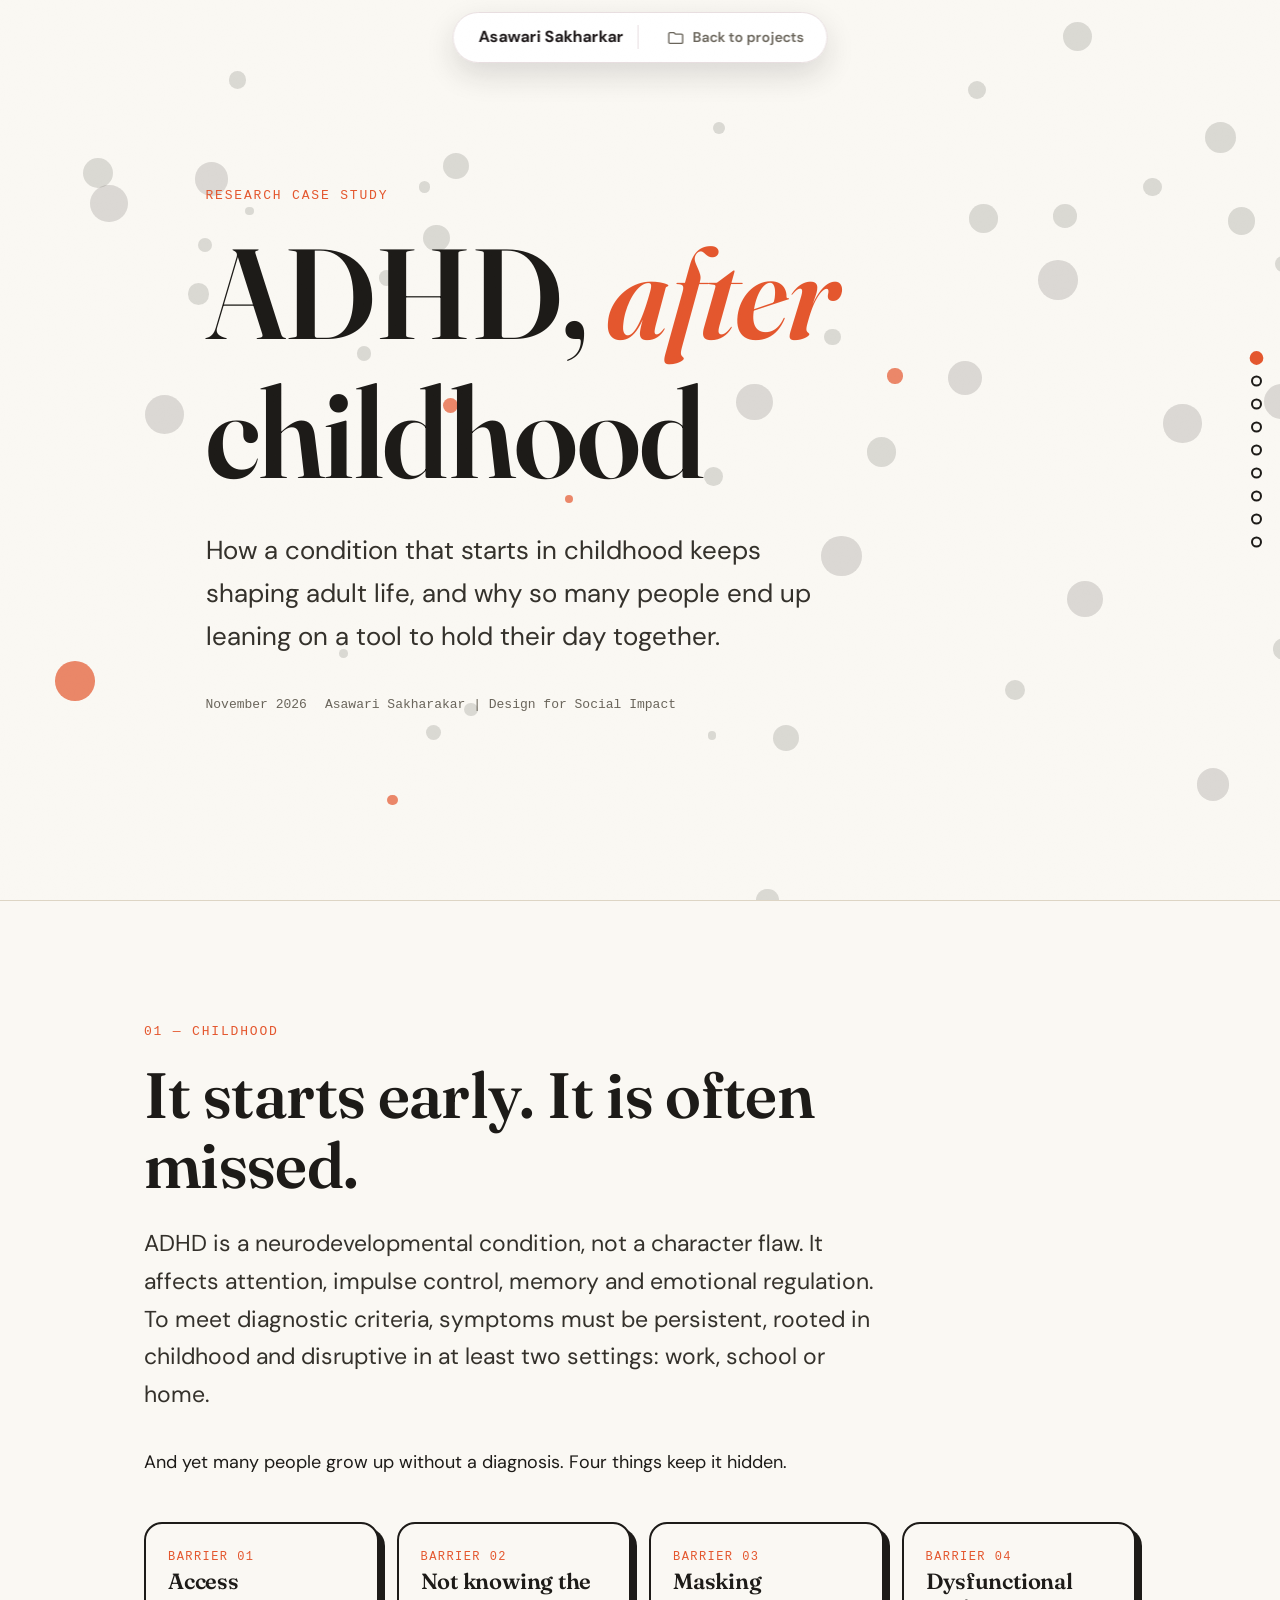
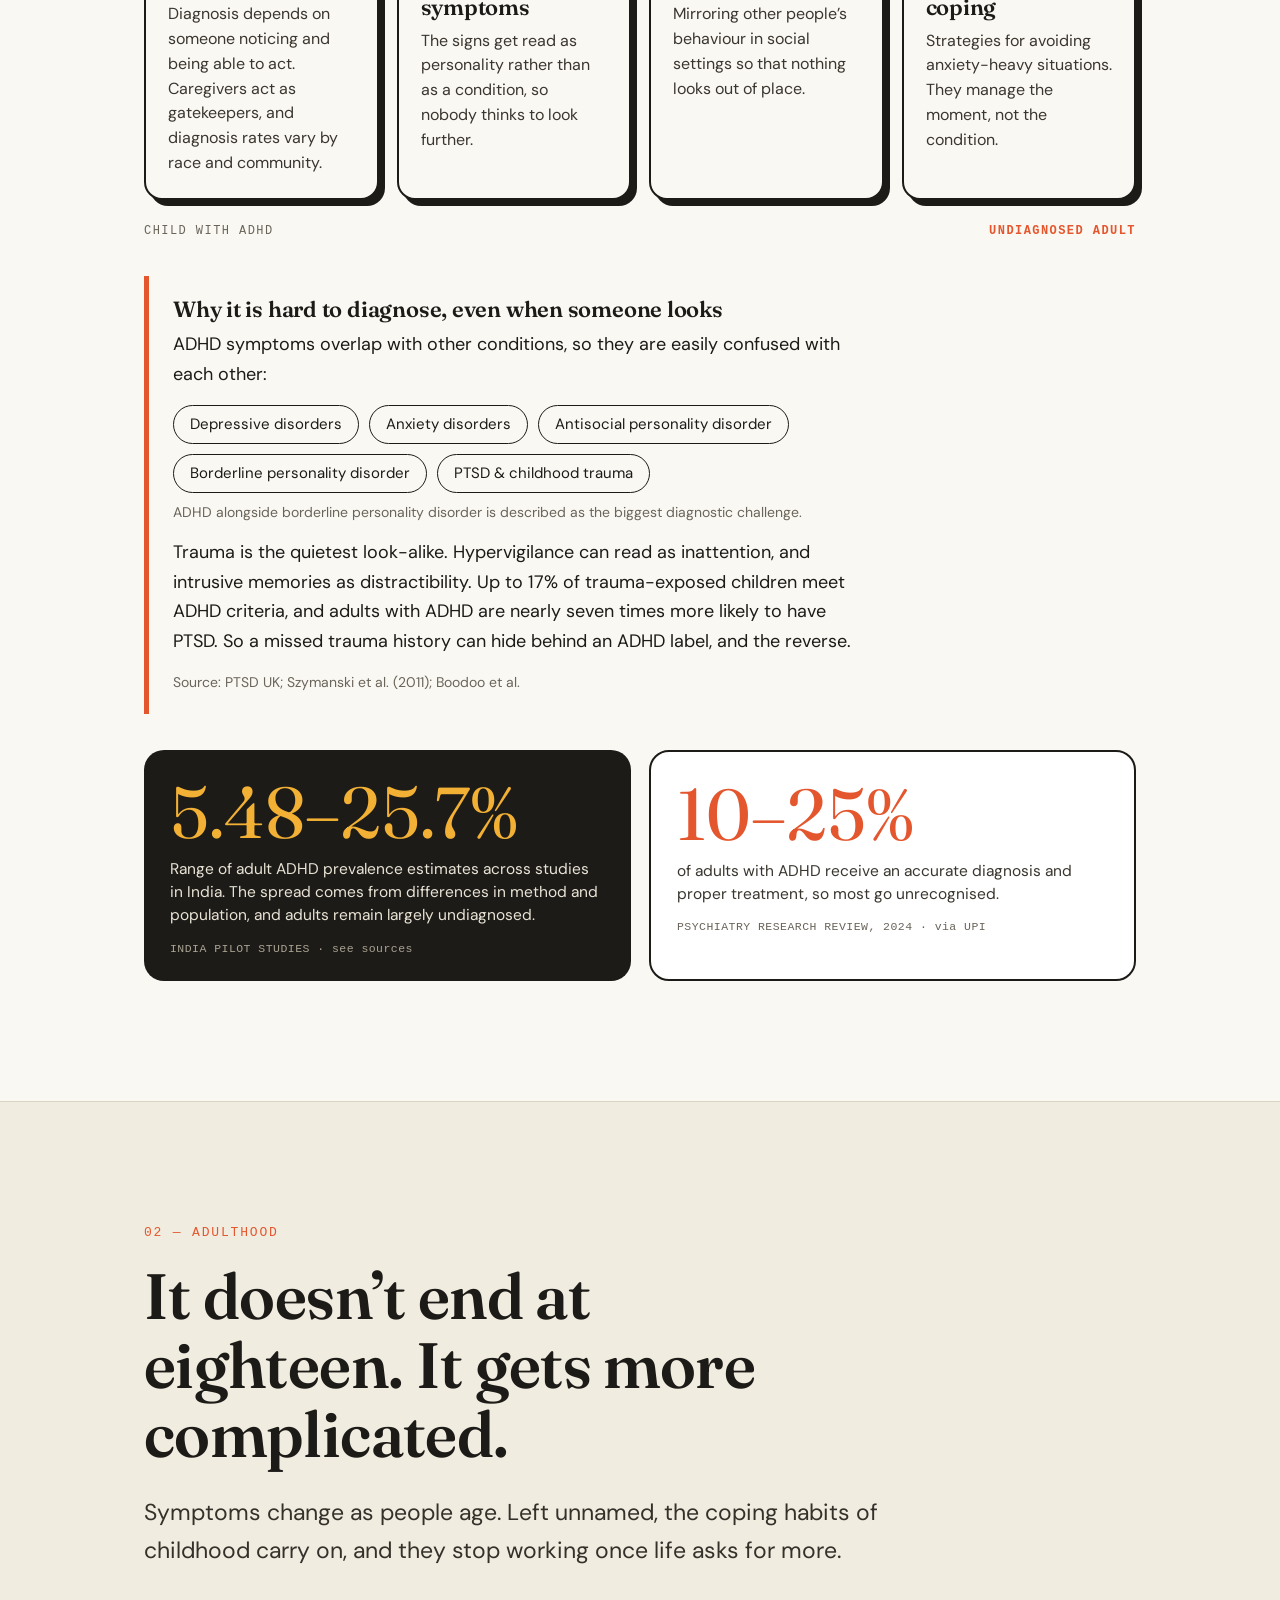
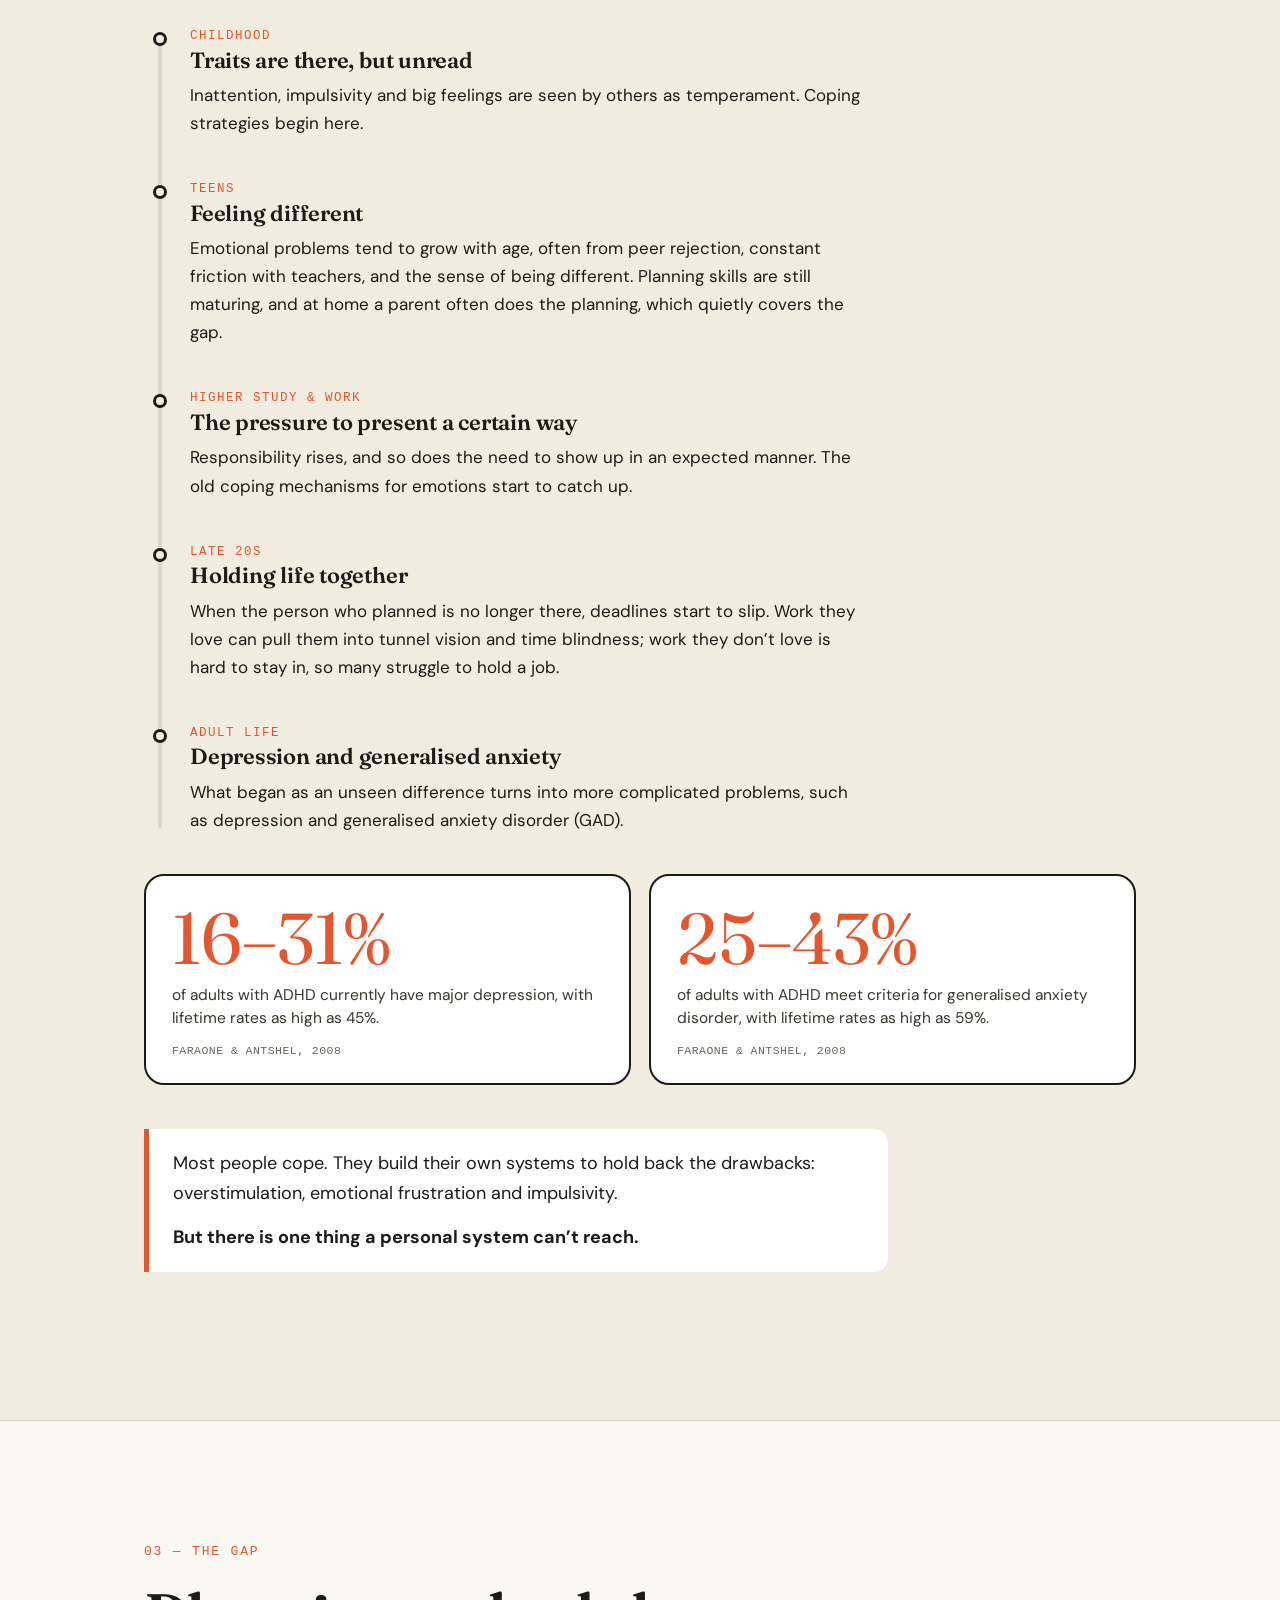
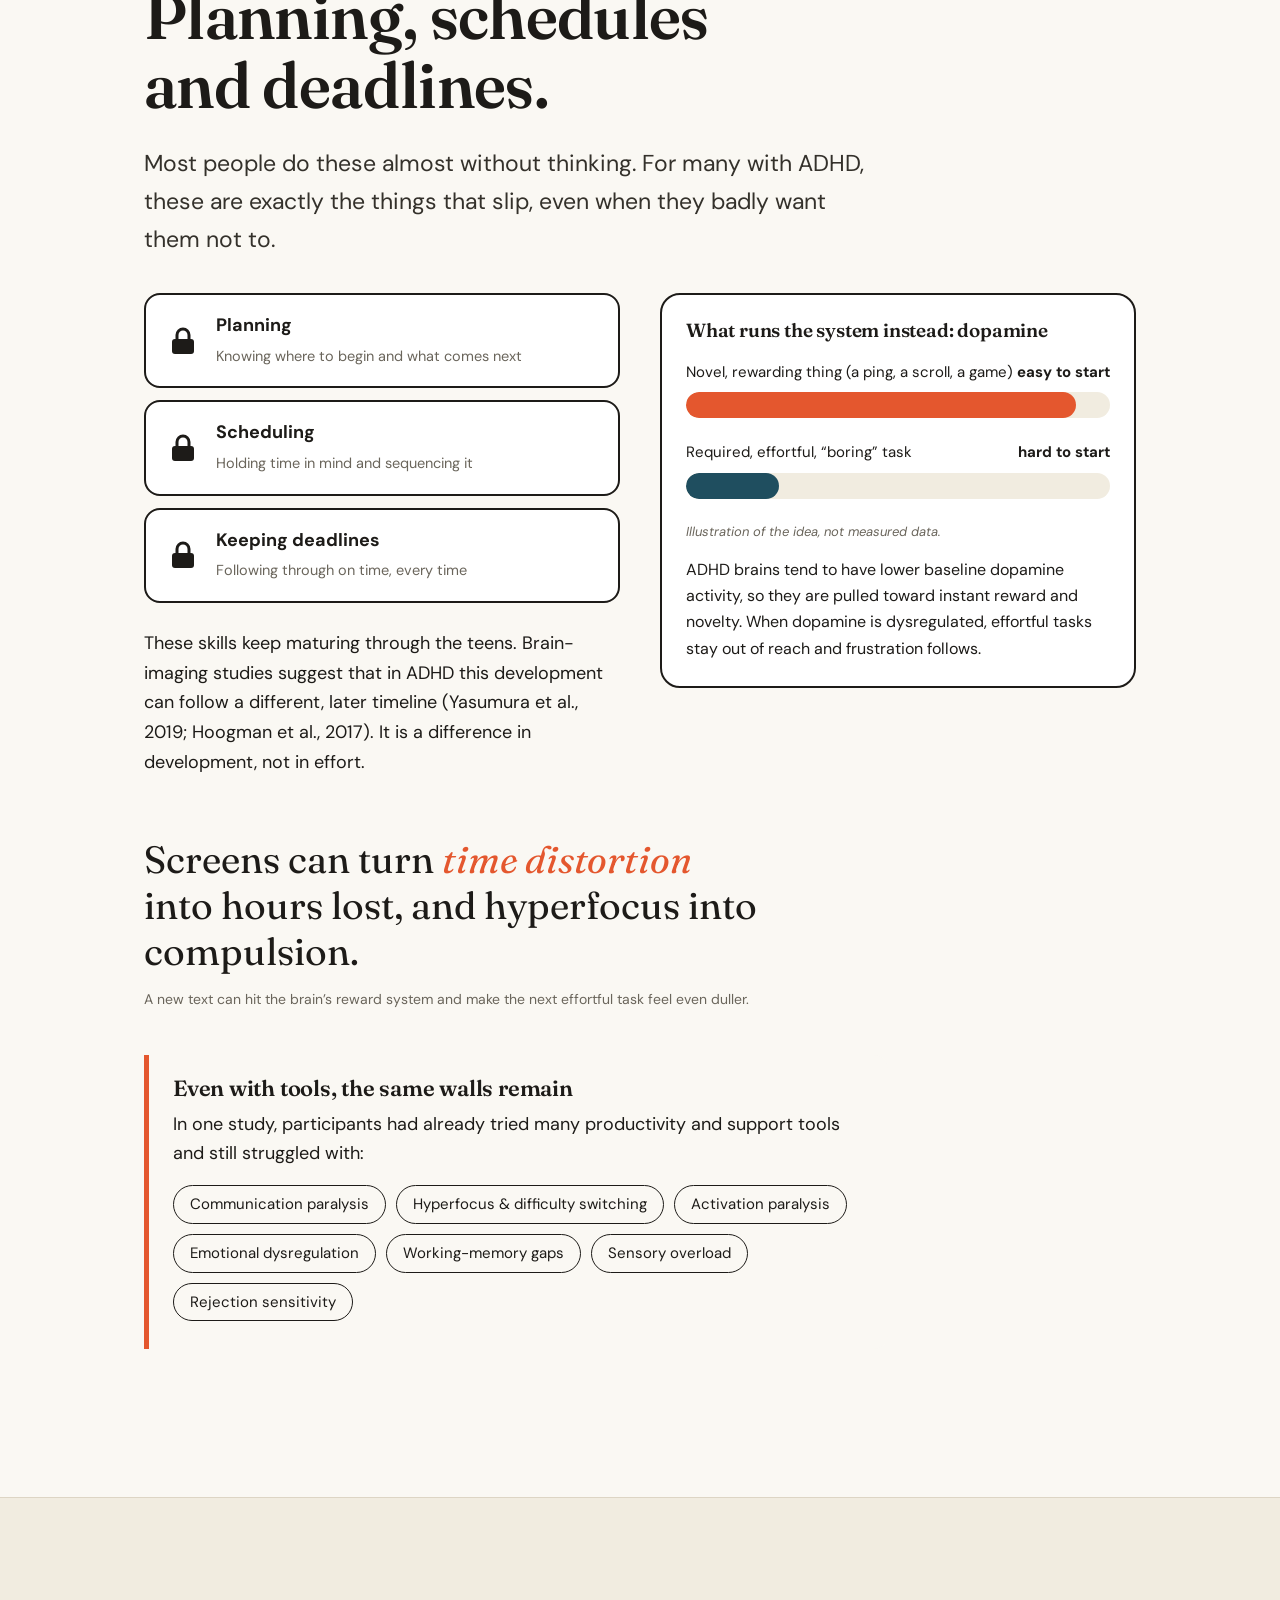
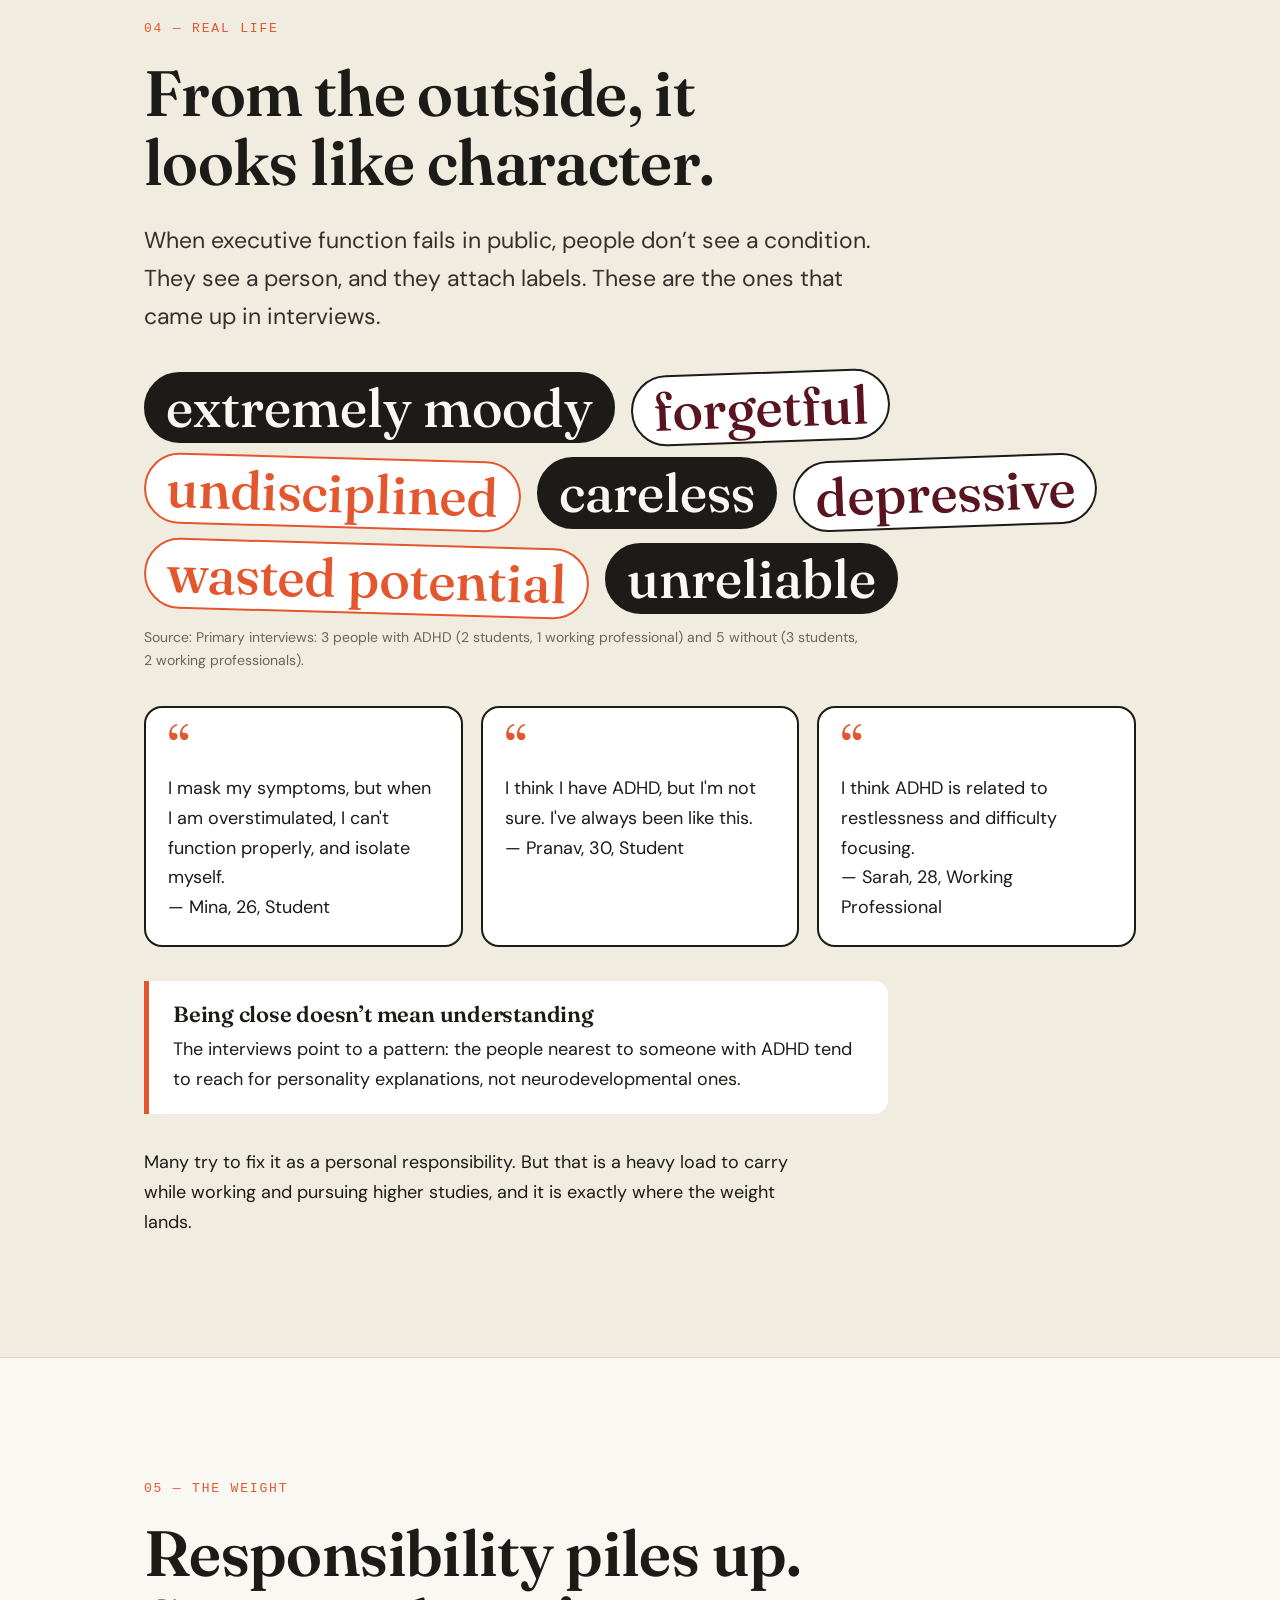
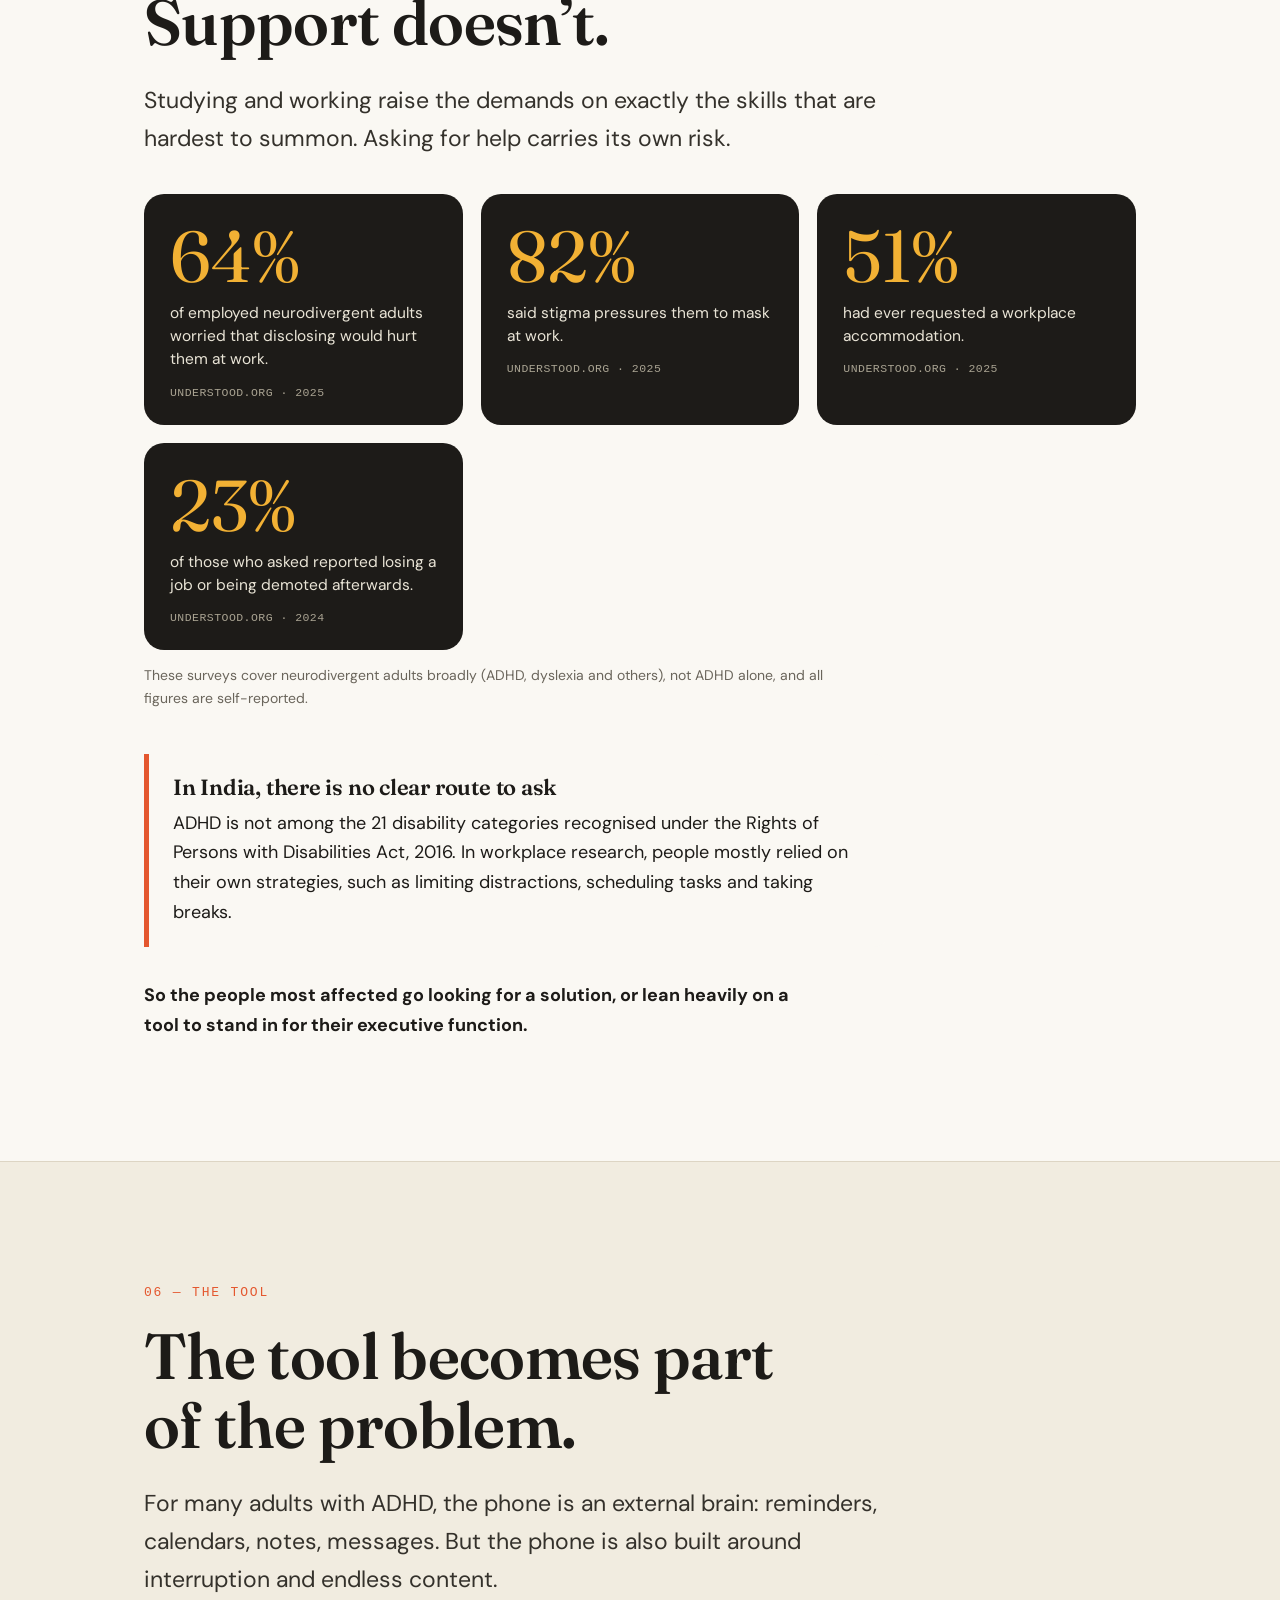
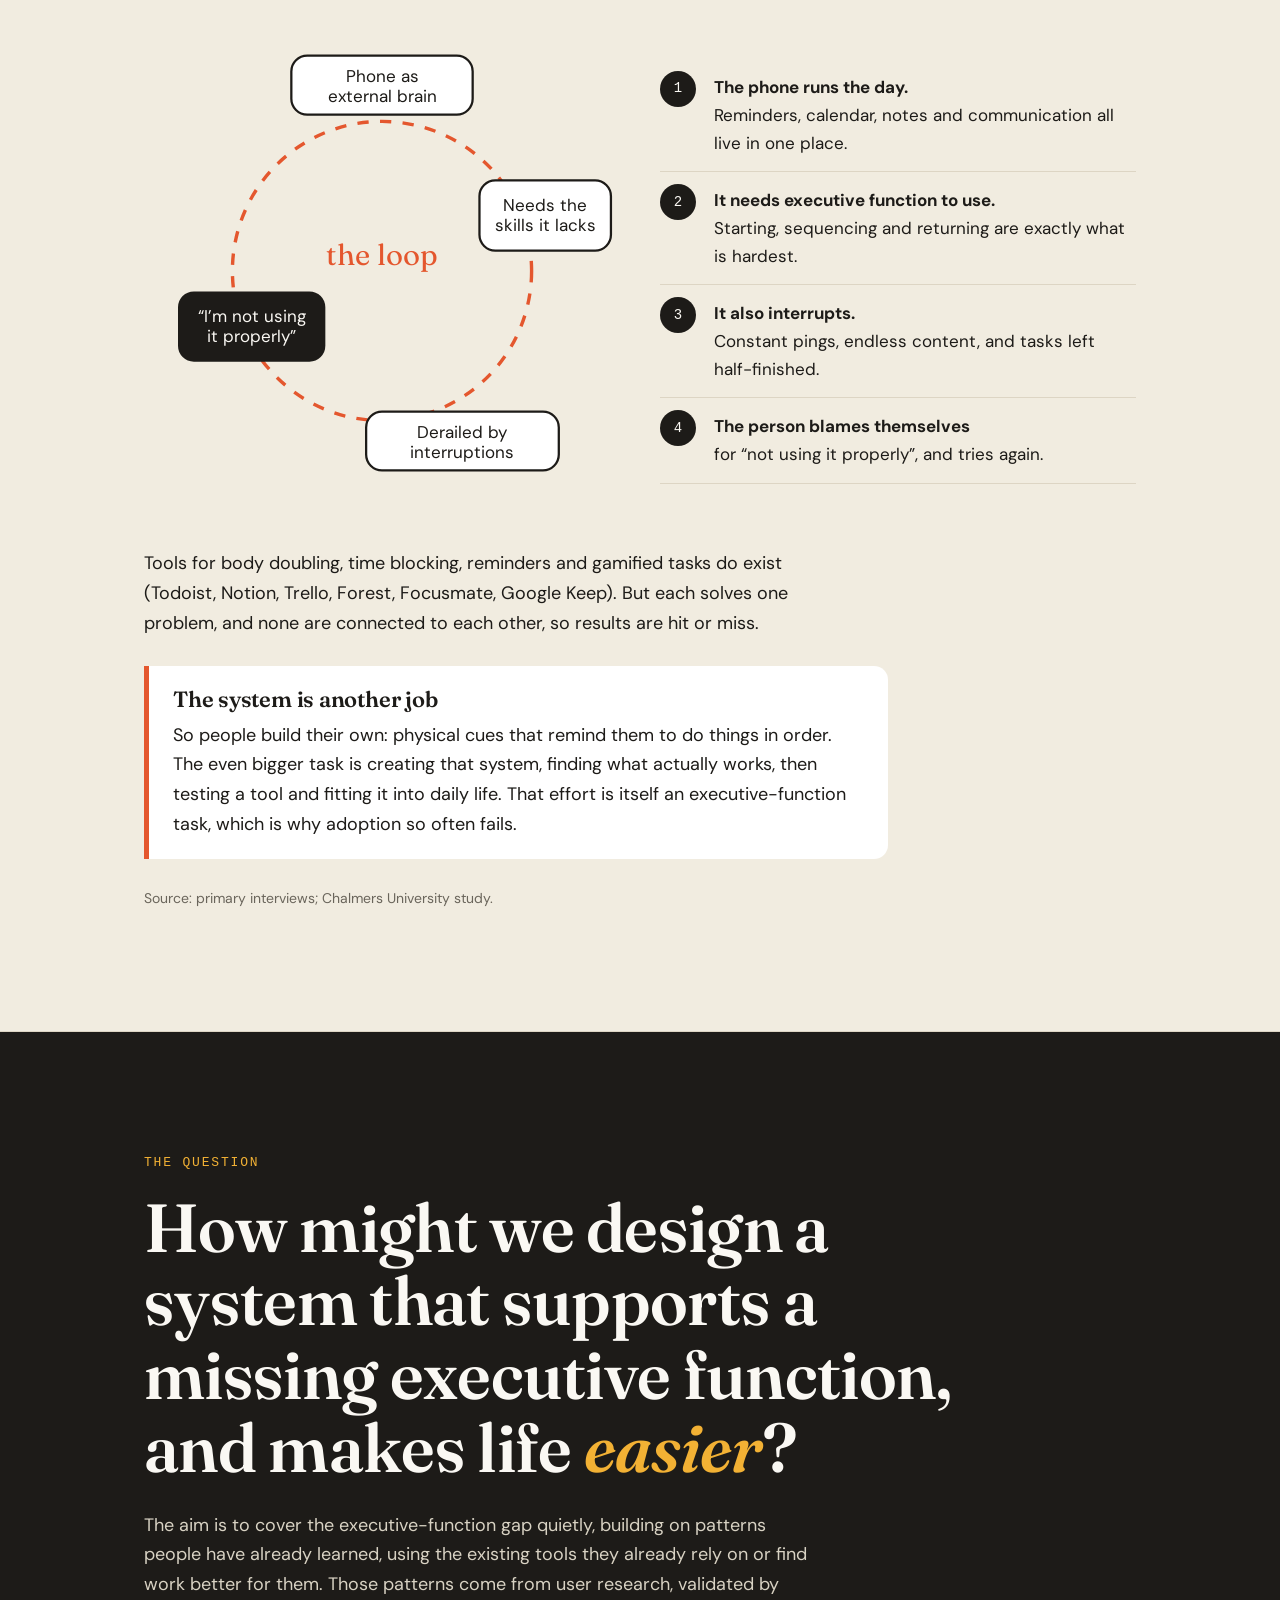
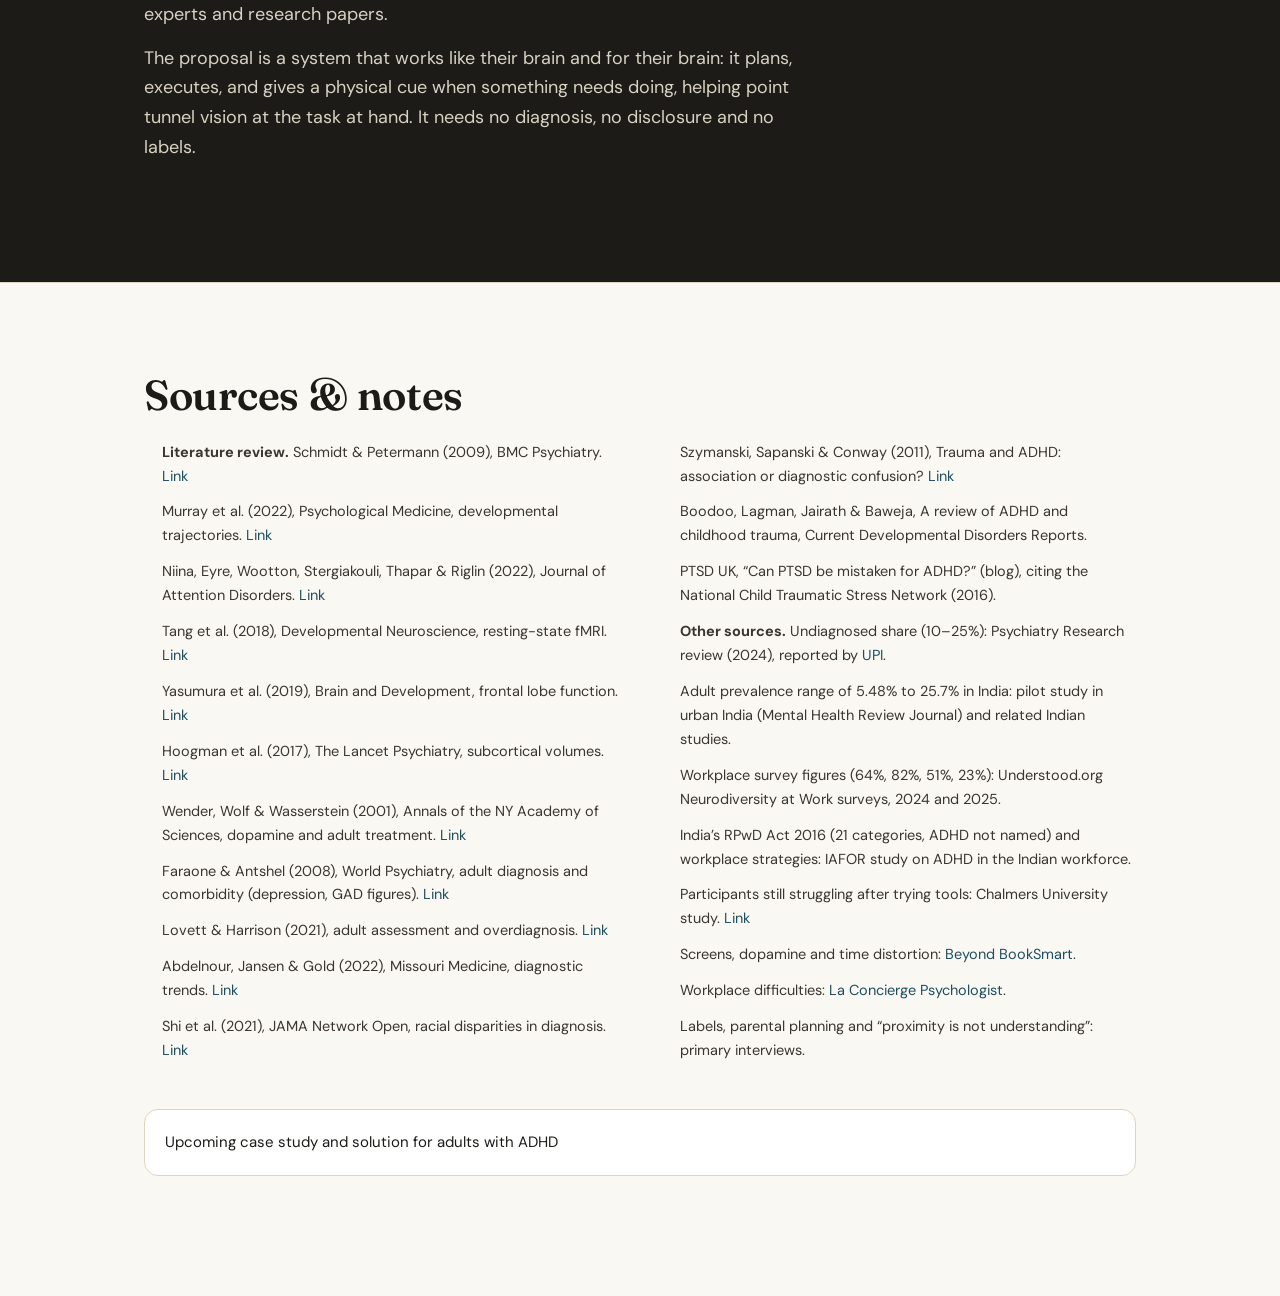
==== commit 048da34d: "css update" ====
--- a/case-studies/ADHD, after childhood ver2.html
+++ b/case-studies/ADHD, after childhood ver2.html
@@ -100,7 +100,7 @@
   .tl::after{content:"";position:absolute;left:14px;top:6px;width:4px;height:calc((100% - 12px)*var(--p,0));background:var(--accent);border-radius:4px;transition:height .15s linear}
   .node{position:relative;padding-bottom:42px}
   .node:last-child{padding-bottom:0}
-  .node::before{content:"";position:absolute;left:-41px;top:6px;width:14px;height:14px;border-radius:50%;background:var(--paper);border:3px solid var(--ink)}
+  .node::before{content:"";position:absolute;left:-37px;top:6px;width:14px;height:14px;border-radius:50%;background:var(--paper);border:3px solid var(--ink)}
   .alt .node::before{background:var(--paper-2)}
   .node.hit::before{background:var(--accent);border-color:var(--accent)}
   .node .age{font-family:var(--mono);font-size:12.5px;letter-spacing:.12em;text-transform:uppercase;color:var(--accent)}
